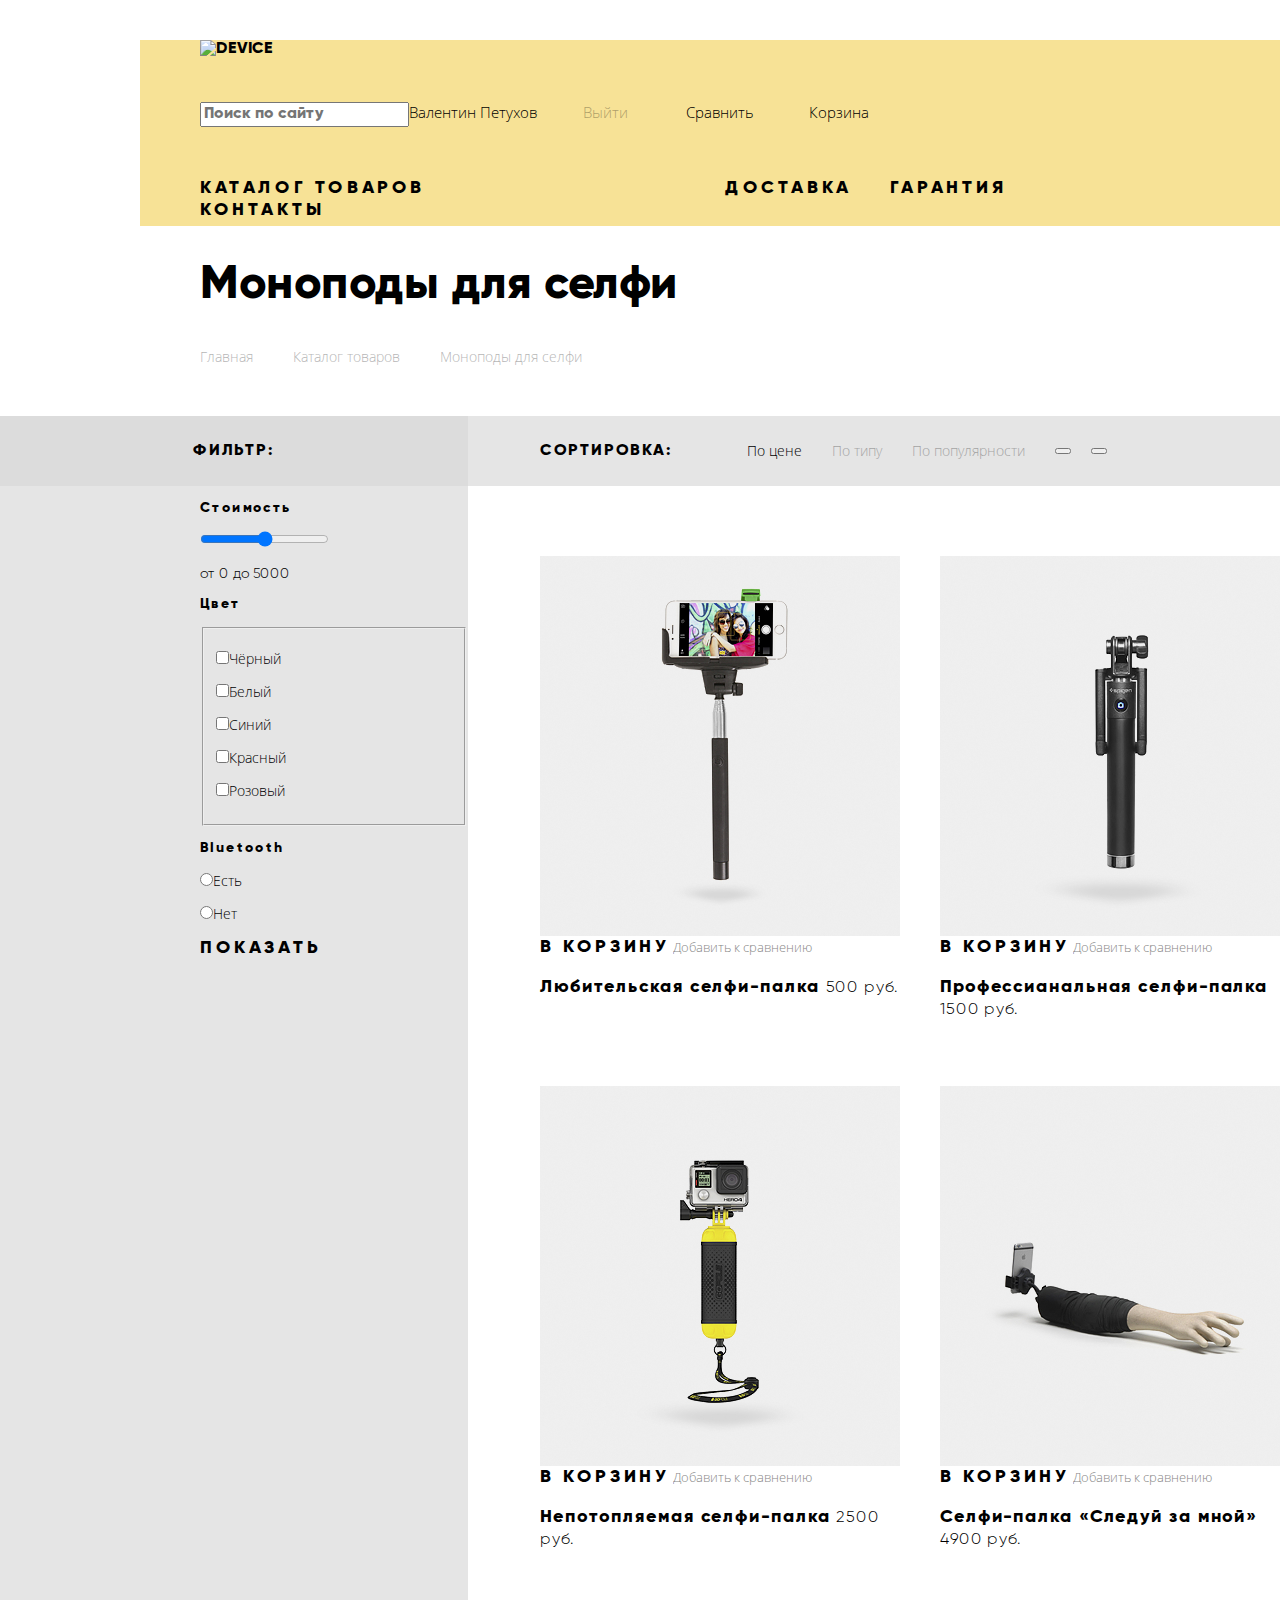
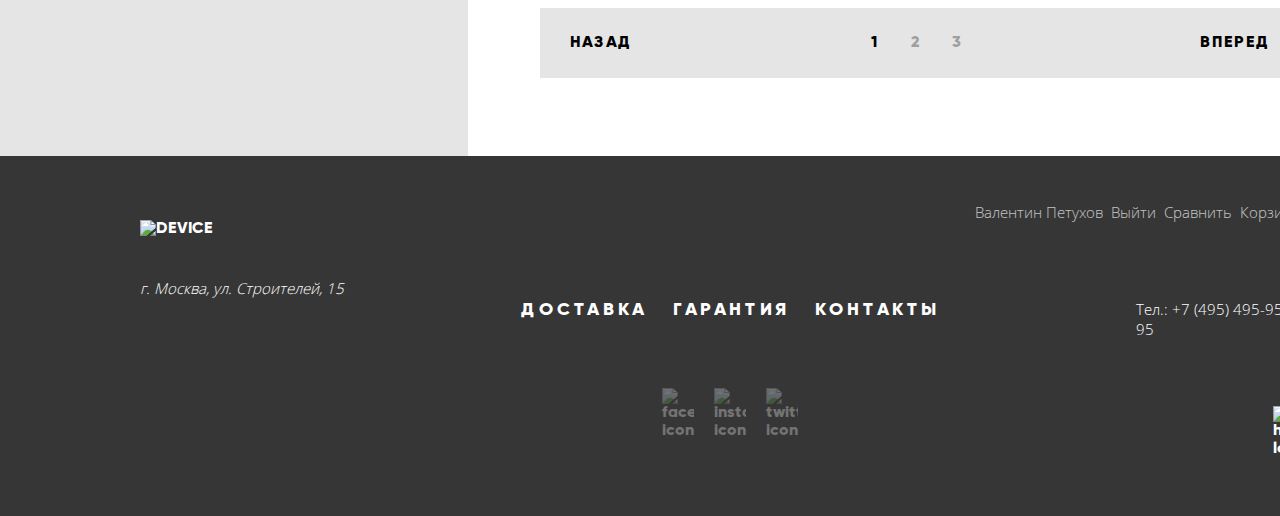
==== catalog.html @ 4f47b7f5 "Сетка на флексах для внутренней странице" ====
<!DOCTYPE html>
<html lang="ru" class="page">

<head>
  <meta charset="utf-8" />
  <title>HTML Academy: Девайс - Каталог товаров</title>
  <link href="css/normilize.css" rel="stylesheet" />
  <link href="css/style.css" rel="stylesheet" />
</head>

<body class="page-body">
  <header class="header">
    <div class="container">
      <a class="main-logo" href="index.html">
        <img src="img/logo-header.svg" width="163" height="35" alt="DEVICE" />
      </a>
      <div class="header-top">
        <form>
          <input type="search" placeholder="Поиск по сайту" name="search" />
        </form>
        <div class="list-wrapper">
          <ul class="user-navigation">
            <li class="user-nav-item-catalog">
              <a href="https://htmlacademy.ru/profile/id1004201" class="login-link user-links">Валентин Петухов</a>
            </li>
            <li class="user-nav-item-catalog">
              <a href="#" class="exit-link user-links">Выйти</a>
            </li>
            <li class="user-nav-item-catalog">
              <a href="#" class="compare-link user-links">Сравнить</a>
            </li>
            <li class="user-nav-item-catalog">
              <a href="#" class="basket-link user-links">Корзина</a>
            </li>
          </ul>
        </div>
      </div>
      <nav class="main-navigation">
        <ul class="site-navigation">
          <li class="site-nav-item">
            <a href="catalog.html" class="nav-link">Каталог товаров</a>
            <div class="category-menu visually-hidden">
              <ul class="category-menu-list">
                <li class="category-menu-item">
                  <a href="catalog.html" class="category-menu-links">Виртуальная реальность</a>
                </li>
                <li class="category-menu-item">
                  <a href="catalog.html" class="category-menu-links">Моноподы для селфи</a>
                </li>
                <li class="category-menu-item">
                  <a href="catalog.html" class="category-menu-links">Экшн-камеры</a>
                </li>
                <li class="category-menu-item">
                  <a href="catalog.html" class="category-menu-links">Фитнес-браслеты</a>
                </li>
                <li class="category-menu-item">
                  <a href="catalog.html" class="category-menu-links">Умные часы</a>
                </li>
                <li class="category-menu-item">
                  <a href="catalog.html" class="category-menu-links">Квадрокоптер</a>
                </li>
              </ul>
            </div>
          </li>
          <li class="site-nav-item">
            <a href="#" class="nav-link">Доставка</a>
          </li>
          <li class="site-nav-item">
            <a href="#" class="nav-link">Гарантия</a>
          </li>
          <li class="site-nav-item">
            <a href="#" class="nav-link">Контакты</a>
          </li>
        </ul>
      </nav>
    </div>
  </header>

  <main class="main">
    <div class="container">
      <div class="wrapper">
        <h1 class="title">Моноподы для селфи</h1>
        <ul class="breadcrumbs-list">
          <li class="breadcrumbs-item">
            <a href="#" class="breadcrumbs-link">Главная</a>
          </li>
          <li class="breadcrumbs-item">
            <a href="#" class="breadcrumbs-link">Каталог товаров</a>
          </li>
          <li class="breadcrumbs-item">
            <a href="#" class="breadcrumbs-link">Моноподы для селфи</a>
          </li>
        </ul>
      </div>
    </div>

    <div class="catalog-wrap">
      <div class="catalog-wrap__row1">
        <div class="catalog-wrap__row1__col1">
          <h2 class="filter-header">Фильтр:</h2>
        </div>
        <div class="catalog-wrap__row1__col2">
          <div class="sort-wrapper">
            <h2 class="sorting">Сортировка:</h2>
            <ul class="sorting-list">
              <li class="sorting-item current">
                <a href="#" class="sorting-link">По цене</a>
              </li>
              <li class="sorting-item">
                <a href="#" class="sorting-link">По типу</a>
              </li>
              <li class="sorting-item">
                <a href="#" class="sorting-link">По популярности</a>
              </li>
            </ul>
            <div class="sort-buttons">
              <button class="button-up"></button>
              <button class="button-down"></button>
            </div>
          </div>
        </div>
      </div>
      <div class="catalog-wrap__row2">
        <div class="catalog-wrap__row2__col1">
          <section class="filter">
            <h3 class="filter-title">Стоимость</h3>
            <input type="range" min="0" max="5000" />
            <p class="toddler">от 0 до 5000</p>
            <h3 class="filter-title">Цвет</h3>
            <fieldset>
              <p class="filter-item">
                <input type="checkbox" value="Чёрный" />Чёрный
              </p>
              <p class="filter-item">
                <input type="checkbox" value="Белый" />Белый
              </p>
              <p class="filter-item">
                <input type="checkbox" value="Синий" />Синий
              </p>
              <p class="filter-item">
                <input type="checkbox" value="Красный" />Красный
              </p>
              <p class="filter-item">
                <input type="checkbox" value="Розовый" />Розовый
              </p>
            </fieldset>
            <h3 class="filter-title">Bluetooth</h3>
            <p class="filter-item"><input type="radio" name="filter-page" />Есть</p>
            <p class="filter-item"><input type="radio" name="filter-page" />Нет</p>
            <a href="#" class="button">Показать</a>
          </section>
        </div>
        <div class="catalog-wrap__row2__col2">
          <section class="products">

            <div class="card-wrapper">
              <h2 class="visually-hidden">Список моноподов для селфи</h2>
              <article class="product-item-container">
                <h3 class="visually-hidden">Любительская селфи-палка</h3>
                <a href="#" class="product-link">
                  <img src="img/item-1-1.jpg" width="360" height="380" alt="Любительская селфи-палка" />
                </a>
                <a href="#" class="button">В корзину</a>
                <a href="#" class="compare-button">Добавить к сравнению</a>
                <p class="product-title">
                  Любительская селфи-палка <span class="price">500 руб.</span>
                </p>
              </article>
              <article class="product-item-container">
                <h3 class="visually-hidden">Профессианальная селфи-палка</h3>
                <a href="#" class="product-link">
                  <img src="img/item-2-1.jpg" width="360" height="380" alt="Профессианальная селфи-палка" />
                </a>
                <a href="#" class="button">В корзину</a>
                <a href="#" class="compare-button">Добавить к сравнению</a>
                <p class="product-title">
                  Профессианальная селфи-палка <span class="price">1500 руб.</span>
                </p>
              </article>
              <article class="product-item-container">
                <h3 class="visually-hidden">Непотопляемая селфи-палка</h3>
                <a href="#" class="product-link">
                  <img src="img/item-3-1.jpg" width="360" height="380" alt="Непотопляемая селфи-палка" />
                </a>
                <a href="#" class="button">В корзину</a>
                <a href="#" class="compare-button">Добавить к сравнению</a>
                <p class="product-title">
                  Непотопляемая селфи-палка <span class="price">2500 руб.</span>
                </p>
              </article>
              <article class="product-item-container">
                <h3 class="visually-hidden">Селфи палка «Следуй за мной»</h3>
                <a href="#" class="product-link">
                  <img src="img/item-4-1.jpg" width="360" height="380" alt="Селфи-палка «Следуй за мной»" />
                </a>
                <a href="#" class="button">В корзину</a>
                <a href="#" class="compare-button">Добавить к сравнению</a>
                <p class="product-title">
                  Селфи-палка «Следуй за мной» <span class="price">4900 руб.</span>
                </p>
              </article>
            </div>
            <div class="pagination">
              <ul class="pagination-list">
                <li class="pagination-item pagination-button">
                  <a href="#" class="pagination-button-link">Назад</a>
                </li>
                <li class="pagination-item">
                  <ul class="pages-list">
                    <li class="page">
                      <a href="#" class="pagination-link current-link">1</a>
                    </li>
                    <li class="page">
                      <a href="#" class="pagination-link">2</a>
                    </li>
                    <li class="page">
                      <a href="#" class="pagination-link">3</a>
                    </li>
                  </ul>
                </li>
                <li class="pagination-item pagination-button">
                  <a href="#" class="pagination-button-link">Вперед</a>
                </li>
              </ul>
            </div>
          </section>
        </div>
      </div>
    </div>
  </main>

  <footer class="page-footer">
    <div class="container">
      <div class="footer-column-first">
        <a class="main-logo-footer" href="index.html">
          <img src="img/logo-footer.svg" width="163" height="35" alt="DEVICE" />
        </a>
        <address class="address">г. Москва, ул. Строителей, 15</address>
      </div>
      <div class="footer-column-second">
        <ul class="footer-features-list">
          <li class="footer-features-item">
            <a href="#" class="footer-link nav-link">Доставка</a>
          </li>
          <li class="footer-features-item">
            <a href="#" class="footer-link nav-link">Гарантия</a>
          </li>
          <li class="footer-features-item">
            <a href="#" class="footer-link nav-link">Контакты</a>
          </li>
        </ul>
        <ul class="social-icons-list">
          <li class="social-icons-item">
            <a href="#">
              <img src="img/icon_facebook.svg" width="32" height="32" alt="facebook icon" />
            </a>
          </li>
          <li class="social-icons-item">
            <a href="#"><img src="img/icon_instagram.svg" width="32" height="32" alt="instagram icon" /></a>
          </li>
          <li class="social-icons-item">
            <a href="#">
              <img src="img/icon_twitter.svg" width="32" height="32" alt="twitter icon" /></a>
          </li>
        </ul>
      </div>
      <div class="footer-column-third">
        <ul class="footer-user-nav">
          <li class="footer-user-nav-item">
            <a href="https://htmlacademy.ru/profile/id1004201" class="login-link footer-user-links">Валентин
              Петухов</a>
          </li>
          <li class="footer-user-nav-item">
            <a href="#" class="login-link footer-user-links">Выйти</a>
          </li>
          <li class="footer-user-nav-item">
            <a href="#" class="compare-link footer-user-links">Сравнить</a>
          </li>
          <li class="footer-user-nav-item">
            <a href="#" class="basket-link footer-user-links">Корзина</a>
          </li>
        </ul>
        <a href="tel:+74954959595" class="number">Тел.: +7 (495) 495-95-95</a>
        <a class="htmlacademy-logo" href="https://htmlacademy.ru/intensive/htmlcss">
          <img src="img/logo-html.svg" width="27" height="34" alt="htmlacademy logo" />
        </a>
      </div>
    </div>
  </footer>
</body>

</html>
---- css/normilize.css ----
/*! normalize.css v8.0.1 | MIT License | github.com/necolas/normalize.css */

/* Document
   ========================================================================== */

/**
 * 1. Correct the line height in all browsers.
 * 2. Prevent adjustments of font size after orientation changes in iOS.
 */

html {
  line-height: 1.15;
  /* 1 */
  -webkit-text-size-adjust: 100%;
  /* 2 */
}

/* Sections
     ========================================================================== */

/**
   * Remove the margin in all browsers.
   */

body {
  margin: 0;
}

/**
   * Render the `main` element consistently in IE.
   */

main {
  display: block;
}

/**
   * Correct the font size and margin on `h1` elements within `section` and
   * `article` contexts in Chrome, Firefox, and Safari.
   */

h1 {
  font-size: 2em;
  margin: 0.67em 0;
}

/* Grouping content
     ========================================================================== */

/**
   * 1. Add the correct box sizing in Firefox.
   * 2. Show the overflow in Edge and IE.
   */

hr {
  box-sizing: content-box;
  /* 1 */
  height: 0;
  /* 1 */
  overflow: visible;
  /* 2 */
}

/**
   * 1. Correct the inheritance and scaling of font size in all browsers.
   * 2. Correct the odd `em` font sizing in all browsers.
   */

pre {
  font-family: monospace, monospace;
  /* 1 */
  font-size: 1em;
  /* 2 */
}

/* Text-level semantics
     ========================================================================== */

/**
   * Remove the gray background on active links in IE 10.
   */

a {
  background-color: transparent;
}

/**
   * 1. Remove the bottom border in Chrome 57-
   * 2. Add the correct text decoration in Chrome, Edge, IE, Opera, and Safari.
   */

abbr[title] {
  border-bottom: none;
  /* 1 */
  text-decoration: underline;
  /* 2 */
  text-decoration: underline dotted;
  /* 2 */
}

/**
   * Add the correct font weight in Chrome, Edge, and Safari.
   */

b,
strong {
  font-weight: bolder;
}

/**
   * 1. Correct the inheritance and scaling of font size in all browsers.
   * 2. Correct the odd `em` font sizing in all browsers.
   */

code,
kbd,
samp {
  font-family: monospace, monospace;
  /* 1 */
  font-size: 1em;
  /* 2 */
}

/**
   * Add the correct font size in all browsers.
   */

small {
  font-size: 80%;
}

/**
   * Prevent `sub` and `sup` elements from affecting the line height in
   * all browsers.
   */

sub,
sup {
  font-size: 75%;
  line-height: 0;
  position: relative;
  vertical-align: baseline;
}

sub {
  bottom: -0.25em;
}

sup {
  top: -0.5em;
}

/* Embedded content
     ========================================================================== */

/**
   * Remove the border on images inside links in IE 10.
   */

img {
  border-style: none;
}

/* Forms
     ========================================================================== */

/**
   * 1. Change the font styles in all browsers.
   * 2. Remove the margin in Firefox and Safari.
   */

button,
input,
optgroup,
select,
textarea {
  font-family: inherit;
  /* 1 */
  font-size: 100%;
  /* 1 */
  line-height: 1.15;
  /* 1 */
  margin: 0;
  /* 2 */
}

/**
   * Show the overflow in IE.
   * 1. Show the overflow in Edge.
   */

button,
input {
  /* 1 */
  overflow: visible;
}

/**
   * Remove the inheritance of text transform in Edge, Firefox, and IE.
   * 1. Remove the inheritance of text transform in Firefox.
   */

button,
select {
  /* 1 */
  text-transform: none;
}

/**
   * Correct the inability to style clickable types in iOS and Safari.
   */

button,
[type="button"],
[type="reset"],
[type="submit"] {
  -webkit-appearance: button;
}

/**
   * Remove the inner border and padding in Firefox.
   */

button::-moz-focus-inner,
[type="button"]::-moz-focus-inner,
[type="reset"]::-moz-focus-inner,
[type="submit"]::-moz-focus-inner {
  border-style: none;
  padding: 0;
}

/**
   * Restore the focus styles unset by the previous rule.
   */

button:-moz-focusring,
[type="button"]:-moz-focusring,
[type="reset"]:-moz-focusring,
[type="submit"]:-moz-focusring {
  outline: 1px dotted ButtonText;
}

/**
   * Correct the padding in Firefox.
   */

fieldset {
  padding: 0.35em 0.75em 0.625em;
}

/**
   * 1. Correct the text wrapping in Edge and IE.
   * 2. Correct the color inheritance from `fieldset` elements in IE.
   * 3. Remove the padding so developers are not caught out when they zero out
   *    `fieldset` elements in all browsers.
   */

legend {
  box-sizing: border-box;
  /* 1 */
  color: inherit;
  /* 2 */
  display: table;
  /* 1 */
  max-width: 100%;
  /* 1 */
  padding: 0;
  /* 3 */
  white-space: normal;
  /* 1 */
}

/**
   * Add the correct vertical alignment in Chrome, Firefox, and Opera.
   */

progress {
  vertical-align: baseline;
}

/**
   * Remove the default vertical scrollbar in IE 10+.
   */

textarea {
  overflow: auto;
}

/**
   * 1. Add the correct box sizing in IE 10.
   * 2. Remove the padding in IE 10.
   */

[type="checkbox"],
[type="radio"] {
  box-sizing: border-box;
  /* 1 */
  padding: 0;
  /* 2 */
}

/**
   * Correct the cursor style of increment and decrement buttons in Chrome.
   */

[type="number"]::-webkit-inner-spin-button,
[type="number"]::-webkit-outer-spin-button {
  height: auto;
}

/**
   * 1. Correct the odd appearance in Chrome and Safari.
   * 2. Correct the outline style in Safari.
   */

[type="search"] {
  -webkit-appearance: textfield;
  /* 1 */
  outline-offset: -2px;
  /* 2 */
}

/**
   * Remove the inner padding in Chrome and Safari on macOS.
   */

[type="search"]::-webkit-search-decoration {
  -webkit-appearance: none;
}

/**
   * 1. Correct the inability to style clickable types in iOS and Safari.
   * 2. Change font properties to `inherit` in Safari.
   */

::-webkit-file-upload-button {
  -webkit-appearance: button;
  /* 1 */
  font: inherit;
  /* 2 */
}

/* Interactive
     ========================================================================== */

/*
   * Add the correct display in Edge, IE 10+, and Firefox.
   */

details {
  display: block;
}

/*
   * Add the correct display in all browsers.
   */

summary {
  display: list-item;
}

/* Misc
     ========================================================================== */

/**
   * Add the correct display in IE 10+.
   */

template {
  display: none;
}

/**
   * Add the correct display in IE 10.
   */

[hidden] {
  display: none;
}
---- css/style.css ----
/* Fonts */

@font-face {
  font-family: "Open Sans normal";
  font-style: normal;
  font-weight: 300;
  src: url("../fonts/open-sans-v18-latin_cyrillic-300.woff2");
  src: local("Open Sans Light"), local("OpenSans-Light"),
    url("../fonts/open-sans-v18-latin_cyrillic-300.woff2") format("woff2"),
    url("../fonts/open-sans-v18-latin_cyrillic-300.woff") format("woff");
}

@font-face {
  font-family: "Gilroy bold";
  src: url("../fonts/Gilroy-Extrabold.woff2");
  src: local("Gilroy Extrabold"), local("Gilroy-Extrabold"),
    url("../fonts/Gilroy-Extrabold.woff2") format("woff2"),
    url("../fonts/Gilroy-Extrabold.woff") format("woff");
  font-weight: 800;
  font-style: normal;
}

@font-face {
  font-family: "Gilroy normal";
  src: ("../fonts/Gilroy-Light.woff2");
  src: local("Gilroy Light"), local("Gilroy-Light"),
    url("../fonts/Gilroy-Light.woff2") format("woff2"),
    url("../fonts/Gilroy-Light.woff") format("woff");
  font-weight: 300;
  font-style: normal;
}

:root {
  --basic-black: #000000;
  --basic-dark: #363636;
  --basic-grey: #464646;
  --basic-hafl-grey: #7e7e7e;
  --basic-grey-light: #e5e5e5;
  --basic-white: #ffffff;
  --special-yellow-dark: #f0c52e;
  --special-yellow: #f7e296;
  --special-green: #91c92f;
  --status-pink: #f6dada;
}

body {
  margin: 0;
  padding: 0;
  min-width: 1440px;
  font-family: "Gilroy bold", Arial, sans-serif;
  color: var(--basic-black);
  box-sizing: border-box;
}

.page a {
  text-decoration: none;
  color: var(--basic-black);
}


.main ul {
  margin: 0;
  padding: 0;
  list-style: none;
}

.header ul,
.page-footer ul {
  list-style: none;
}

.page-footer a {
  color: var(--basic-white);
}

img {
  max-width: 100%;
  height: auto;
}

.category-menu {
  position: relative;
  z-index: 1;
  width: 1040px;
  display: none;
}

.category-menu-item {
  text-transform: none;
}

.category-menu-item {
  font-family: "Open Sans normal", Arial, sans-serif;
  font-size: 15px;
  line-height: 20px;
}

.visually-hidden:not(:focus):not(:active),
input[type="checkbox"].visually-hidden,
input[type="radio"].visually-hidden {
  position: absolute;

  width: 1px;
  height: 1px;
  margin: -1px;
  padding: 0;
  overflow: hidden;

  white-space: nowrap;

  border: 0;

  clip: rect(0 0 0 0);
  clip-path: inset(100%);
}

.product-description {
  font-family: "Open Sans normal", Arial, sans-serif;
  font-size: 15px;
  line-height: 20px;
}

.button {
  font-size: 18px;
  line-height: 22px;
  text-transform: uppercase;
  letter-spacing: 0.2em;
}

.table-cell {
  font-family: "Gilroy normal", Arial, sans-serif;
  font-size: 36px;
  line-height: 42px;
}

.table-header {
  font-family: "Gilroy normal", Arial, sans-serif;
  font-size: 13px;
  line-height: 15px;
}

.categories-item {
  font-size: 18px;
  line-height: 22px;
}

.features {
  background-color: var(--basic-grey-light);
  width: 100%;
  margin: 0 auto;
}

.feature-description {
  font-family: "Open Sans normal", Arial, sans-serif;
  font-size: 15px;
  line-height: 28px;
}

.about-us-description {
  font-family: "Open Sans normal", Arial, sans-serif;
  font-size: 15px;
  line-height: 28px;
}

.about-us-item {
  font-size: 16px;
  line-height: 28px;
}

.contacts-description {
  font-family: "Open Sans normal", Arial, sans-serif;
  font-size: 15px;
  line-height: 28px;
}

.page-footer {
  background-color: var(--basic-dark);
  /* min-height: 324px; */
}

.footer-features-list {
  text-transform: uppercase;
  font-size: 18px;
  line-height: 22px;
  letter-spacing: 0.2em;
}

.footer-link {
  color: var(--basic-white);
}

.footer-user-nav-item {
  font-family: "Open Sans normal", Arial, sans-serif;
  font-size: 15px;
  line-height: 20px;
}

.footer-user-links {
  color: var(--basic-white);
  opacity: 70%;
}

.footer-user-links:hover {
  opacity: 100%;
}

.footer-features-item:hover,
.htmlacademy-logo:hover,
.category-menu-item:hover,
.nav-link:hover,
.user-links:hover {
  opacity: 60%;
}

.footer-user-links:active,
.nav-link:active,
.htmlacademy-logo img:active,
.categories-list .button:active,
.category-menu-links:active,
.user-links:active,
.categories-item-link:active p {
  opacity: 30%;
}

.category {
  background-color: var(--special-yellow);
  width: 160px;
  min-height: 160px;
}

.category:hover {
  background-color: var(--special-yellow-dark);
}

.category:active {
  background-color: var(--special-yellow-dark);
}

address,
.number {
  font-family: "Open Sans normal", Arial, sans-serif;
  font-size: 15px;
  line-height: 20px;
  color: var(--basic-white);
}

.breadcrumbs-item {
  font-family: "Open sans normal", Arial, sans-serif;
  font-size: 14px;
  line-height: 19px;
  opacity: 30%;
  margin-right: 40px;
}

.filter-header,
.sorting {
  font-size: 16px;
  line-height: 20px;
  text-transform: uppercase;
  letter-spacing: 0.1em;
}

.filter-title {
  font-size: 14px;
  line-height: 17px;
  letter-spacing: 0.1em;
}

.sorting-item {
  font-family: "Open sans normal", Arial, sans-serif;
  font-size: 14px;
  line-height: 19px;
  opacity: 30%;
  margin: auto 0;
  margin-right: 30px;
}

.current {
  opacity: 100%;
}

.toddler {
  font-family: "Gilroy normal", Arial, sans-serif;
  font-size: 14px;
  line-height: 16px;
}

.filter-item {
  font-family: "Open sans normal", Arial, sans-serif;
  font-size: 14px;
  line-height: 19px;
}

.price {
  font-family: "Gilroy normal", Arial, sans-serif;
  font-size: 16px;
  line-height: 18px;
}

.product-item {
  font-size: 18px;
  line-height: 22px;
}

.compare-button {
  font-family: "Open sans normal", Arial, sans-serif;
  font-size: 13px;
  line-height: 18px;
  opacity: 50%;
}

.product-item-container {
  width: 360px;
}

.product-link {
  background-color: var(--basic-grey-light);
  display: block;
  width: 360px;
  height: 380px;
}

.product-title {
  font-size: 18px;
  line-height: 22px;
  letter-spacing: 0.05em;
}

.pages-list {
  display: flex;
  justify-content: space-between;
  min-width: 90px;
  margin: 0 0 0 15px;
  padding: 0;
}

.pagination-item {
  font-size: 16px;
  line-height: 20px;
}

.pagination-item:nth-child(1),
.pagination-item:nth-child(3) {
  padding: 25px 30px;
  text-transform: uppercase;
  letter-spacing: 0.1em;
}

.pagination-item:nth-child(1):hover,
.pagination-item:nth-child(3):hover {
  background-color: #d9d9d9;
}

.pagination-item:nth-child(1):active,
.pagination-item:nth-child(3):active {
  opacity: 30%;
}

.breadcrumbs-link:hover {
  opacity: 60%;
}

.breadcrumbs-link:active {
  opacity: 10%;
}

.sorting-item:hover {
  opacity: 60%;
}

.sorting-item:active {
  opacity: 100%;
}

.compare-button:hover {
  opacity: 100%;
}

.compare-button:active {
  opacity: 20%;
}

.pagination-link {
  opacity: 30%;
}

.pagination-link:hover {
  opacity: 60%;
}

.current-link,
.pagination-link:active {
  opacity: 100%;
}

.social-icons-item {
  opacity: 30%;
}

.social-icons-item:hover,
.main-logo:hover,
.main-logo-footer:hover {
  opacity: 60%;
}

.main-logo {
  margin-left: 60px;
}

.social-icons-item:active {
  opacity: 10%;
}

.main-logo:active,
.main-logo-footer:active {
  opacity: 30%;
}

.title {
  font-size: 47px;
  line-height: 58px;
}

.slide-number-item {
  font-size: 179px;
  line-height: 219px;
  text-transform: uppercase;
  color: var(--basic-white);
  display: none;
}

.page {
  height: 100%;
}

.page-body {
  min-height: 100%;
  display: grid;
  grid-template-rows: min-content 1fr min-content;
  align-content: start;
}

.header {
  width: 1160px;
  min-height: 186px;
  margin: 0 auto;
  margin-top: 40px;
  background-color: var(--special-yellow);
}

.main-header {
  min-height: 300px;
}

.popular-products {
  margin: 0 auto;
  width: 1160px;
}

.slider-item {
  display: grid;
  grid-template-columns: 1fr 1fr;
}

.popular-products {
  margin-bottom: 96px;
}

.categories {
  margin: 0 auto;
  width: 1160px;
  margin-bottom: 84px;
}

.categories-list {
  display: grid;
  grid-template-columns: 1fr 1fr 1fr 1fr 1fr 1fr;
  gap: 40px;
}

.feature-wrapper {
  display: grid;
  width: 1160px;
  margin: 0 auto;
  grid-template-columns: 300px 500px 1fr;
  gap: 100px;
  margin-bottom: 90px;
}

.popular-brands {
  margin: 0 auto;
  width: 1160px;
}

.brand-list {
  display: grid;
  grid-template-columns: 1fr 1fr 1fr 1fr;
  width: 1160px;
  gap: 40px;
  margin-bottom: 90px;
}

.info-wrapper {
  display: grid;
  margin: 0 auto;
  width: 1160px;
  grid-template-columns: 1fr 1fr;
  margin-bottom: 77px;
}

.wrapper {
  width: 500px;
  margin-left: 60px;
  margin-bottom: 50px;
}

.container {
  width: 1160px;
  margin: 0 auto;
}

.filter-header {
  margin: auto;
}

.sorting {
  padding: 0;
  margin: auto 0;
  margin-left: 72px;
  margin-right: 74px;
}

.card-wrapper {
  grid-column-gap: 40px;
  grid-row-gap: 48px;
  display: grid;
  grid-template-columns: 360px 360px;
  padding-top: 70px;
  padding-left: 72px;
  background-color: var(--basic-white);
}

.site-navigation {
  display: flex;
  flex-wrap: wrap;
  padding: 0;
  width: 1040px;
  margin: 0 auto;
  text-transform: uppercase;
  font-size: 18px;
  line-height: 22px;
  letter-spacing: 0.2em;
}

.user-nav-item:first-child {
  margin-right: 180px;
}

input[type="search"] {
  /* width: 144px;
  margin-right: 100px;
  padding-right: 296px; */
}

.header-top {
  display: flex;
  margin: 44px auto 50px;
  width: 1040px;
}

.user-navigation {
  margin: 0;
  padding: 0;
  font-family: "Open Sans normal", Arial, sans-serif;
  font-size: 15px;
  line-height: 20px;
  display: flex;
  flex-wrap: wrap;
  width: 500px;
  justify-content: flex-end;
}

.exit-link {
  opacity: 30%;
}

.user-nav-item:nth-child(2) {
  margin-right: 20px;
}

.site-nav-item:first-child {
  margin-right: 300px;
}

.site-nav-item:nth-child(2) {
  margin-right: 38px;
}

.site-nav-item:nth-child(3) {
  margin-right: 111px;
}

.page-footer .container {
  display: flex;
  padding: 46px 0 57px;
  box-sizing: border-box;
}

.footer-column-first {
  width: 400px;
}

.main-logo-footer {
  display: block;
  margin-top: 18px;
  margin-bottom: 40px;
}

.footer-column-second {
  margin: 0;
  padding: 0;
  width: 440px;
}

.footer-features-item {
  margin-right: auto;
}

.footer-features-item:nth-child(3n) {
  margin: 0;
}

.social-icons-list {
  padding: 0;
  display: flex;
  flex-wrap: wrap;
  width: 136px;
  margin: 0 auto;
}

.social-icons-item {
  width: 32px;
  flex: 32px 32px auto;
  margin-right: 20px;
}

.social-icons-item:nth-child(3n) {
  margin: 0;
}

.footer-features-list {
  padding: 0;
  display: flex;
  flex-wrap: wrap;
  margin: 97px auto 67px;
}

.footer-column-third {
  padding: 0;
  margin: 0;
  width: 360px;
}

.footer-user-nav {
  padding: 0;
  display: flex;
  justify-content: space-between;
  flex-wrap: wrap;
  margin-left: 35px;
  margin-top: 0;
  margin-bottom: 77px;
}

.number {
  display: block;
  margin-left: 196px;
  margin-bottom: 67px;
  width: 164px;
}

.htmlacademy-logo {
  display: block;
  width: 34px;
  margin-left: 333px;
}

.slider-item:nth-child(2),
.slider-item:nth-child(3) {
  display: none;
}


.pagination-list {
  display: flex;
  justify-content: space-between;
  align-items: center;
  width: 760px;
  min-height: 70px;
  box-sizing: border-box;
  background-color: var(--basic-grey-light);
}

.user-nav-item-catalog:first-child {
  margin-right: 20px;
  width: 154px;
  height: 20px;
}

.user-nav-item-catalog:nth-child(2) {
  width: 50px;
  height: 20px;
  margin-right: 53px;
}

.user-nav-item-catalog:nth-child(3) {
  width: 100px;
  height: 20px;
  margin-right: 23px;
}

.user-nav-item-catalog:nth-child(4) {
  width: 100px;
  height: 20px;
}

.sort-wrapper {
  background-color: var(--basic-grey-light);
  display: flex;
  height: 70px;
}

.pagination {
  width: 760px;
  margin: 40px 40px 78px 72px;
}

.breadcrumbs-list {
  display: flex;
}

.sorting-list {
  display: flex;
  flex-wrap: wrap;
}

.sort-buttons {
  display: flex;
  margin: auto 0;
}

.button-up {
  margin-right: 20px;
}

.catalog-wrap {
  display: flex;
  flex-direction: column;
  width: 1440px;
  min-height: 1284px;
  margin: 0 auto;
}

.catalog-wrap__row1 {
  display: flex;
  width: 1440px;
  height: 70px;
  background-image: linear-gradient(#dcdcdc 468px, var(--basic-grey-light) 972px);
  margin: 0 auto;
}


.catalog-wrap__row1__col1 {
  display: flex;
  width: 468px;
  background-color: #DCDCDC;
}


.catalog-wrap__row1__col2 {
  width: 972px;
  background-color: var(--basic-grey-light);
}

.catalog-wrap__row2 {
  display: flex;
  width: 1440px;
  min-height: 1214px;
}

.catalog-wrap__row2__col1 {
  background-color: var(--basic-grey-light);
  width: 468px;
  min-height: 1214px;
}

.filter {
  margin-left: 200px;
}
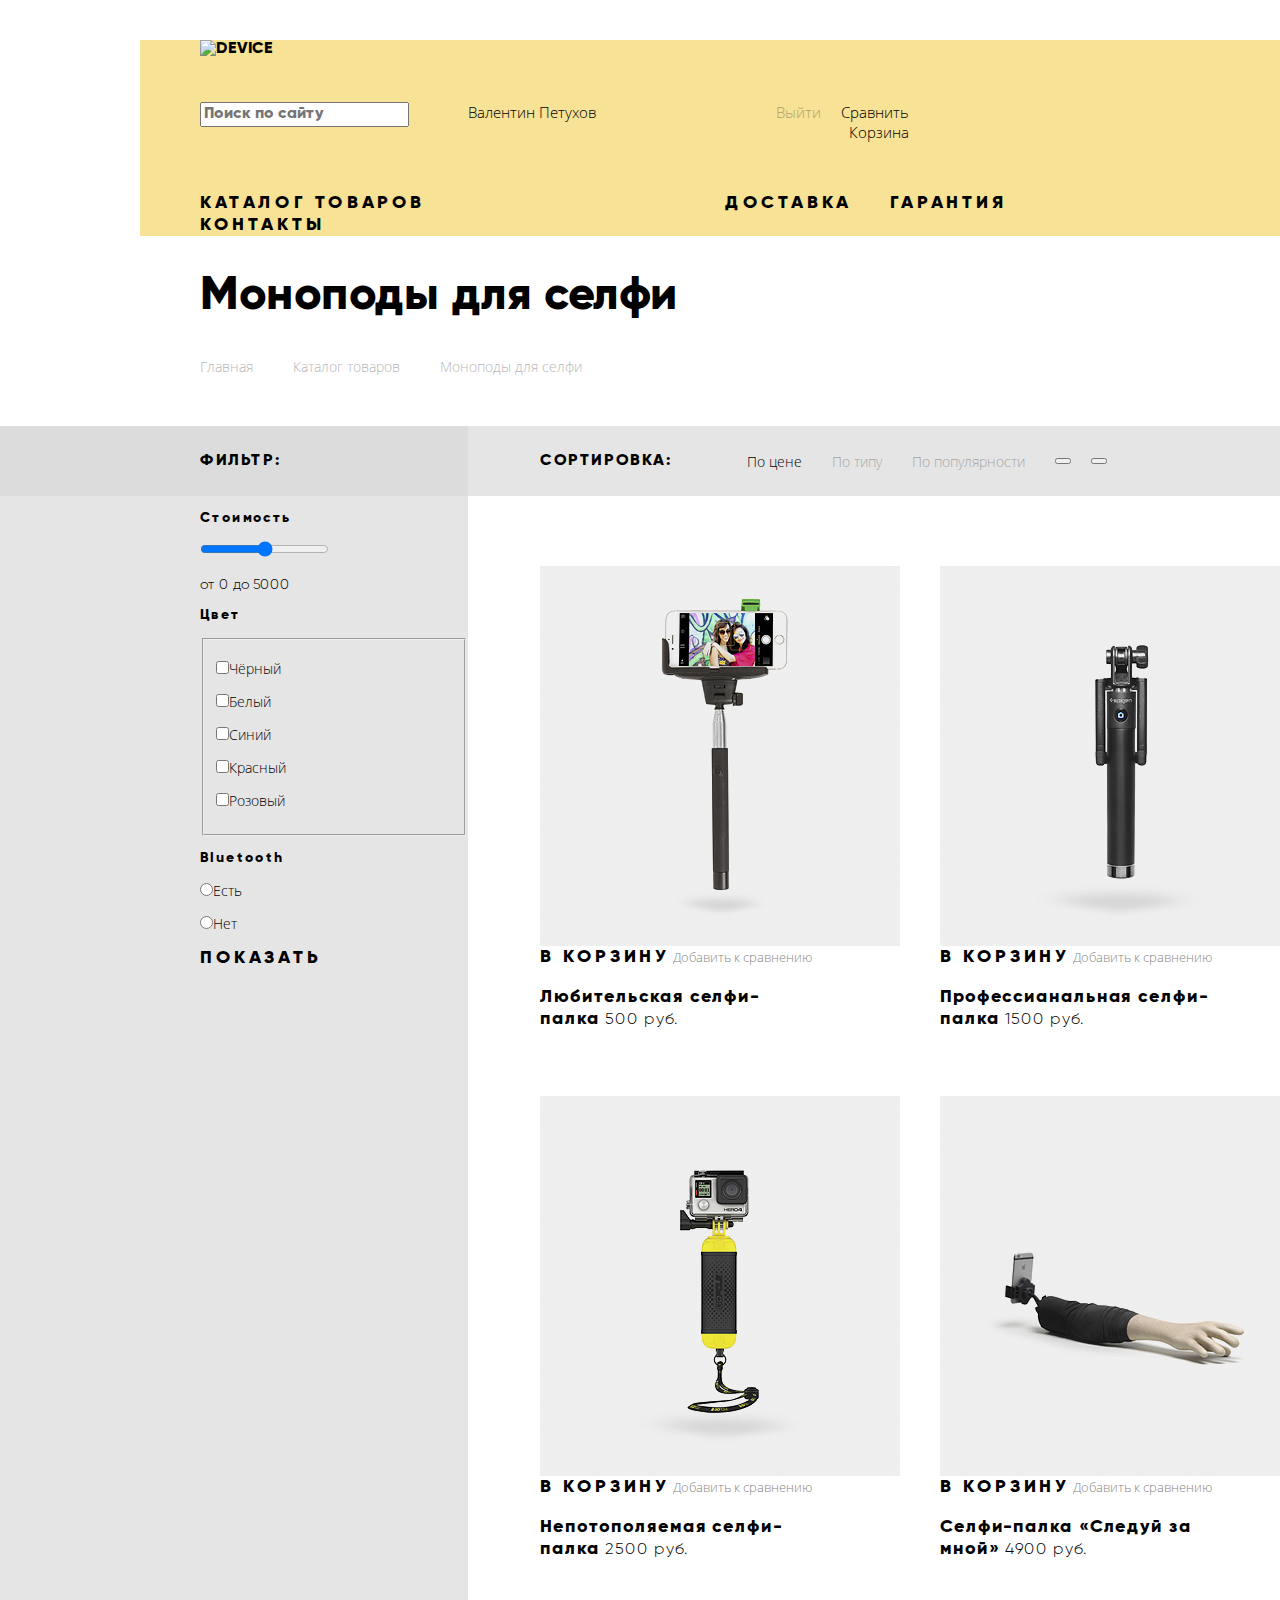
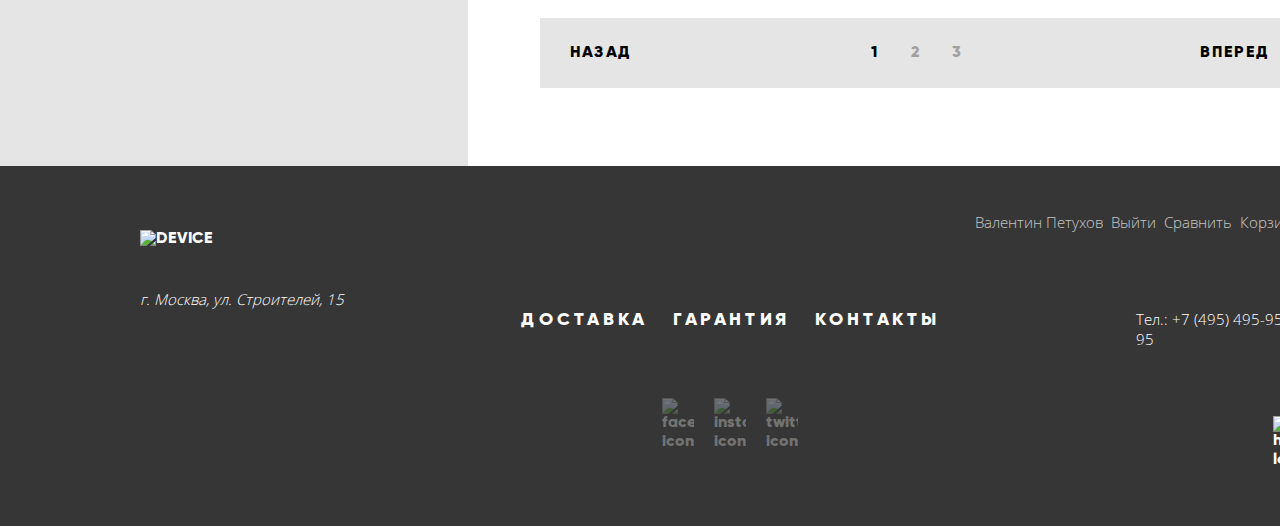
==== commit eeb8ccea: "сетка на флексах для внутренней страницы исправлено" ====
--- a/catalog.html
+++ b/catalog.html
@@ -18,28 +18,26 @@
         <form>
           <input type="search" placeholder="Поиск по сайту" name="search" />
         </form>
-        <div class="list-wrapper">
-          <ul class="user-navigation">
-            <li class="user-nav-item-catalog">
-              <a href="https://htmlacademy.ru/profile/id1004201" class="login-link user-links">Валентин Петухов</a>
-            </li>
-            <li class="user-nav-item-catalog">
-              <a href="#" class="exit-link user-links">Выйти</a>
-            </li>
-            <li class="user-nav-item-catalog">
-              <a href="#" class="compare-link user-links">Сравнить</a>
-            </li>
-            <li class="user-nav-item-catalog">
-              <a href="#" class="basket-link user-links">Корзина</a>
-            </li>
-          </ul>
-        </div>
+        <ul class="user-navigation">
+          <li class="user-nav-item">
+            <a href="https://htmlacademy.ru/profile/id1004201" class="login-link user-links">Валентин Петухов</a>
+          </li>
+          <li class="user-nav-item">
+            <a href="#" class="exit-link user-links">Выйти</a>
+          </li>
+          <li class="user-nav-item">
+            <a href="#" class="compare-link user-links">Сравнить</a>
+          </li>
+          <li class="user-nav-item">
+            <a href="#" class="basket-link user-links">Корзина</a>
+          </li>
+        </ul>
       </div>
       <nav class="main-navigation">
         <ul class="site-navigation">
           <li class="site-nav-item">
             <a href="catalog.html" class="nav-link">Каталог товаров</a>
-            <div class="category-menu visually-hidden">
+            <div class="category-menu">
               <ul class="category-menu-list">
                 <li class="category-menu-item">
                   <a href="catalog.html" class="category-menu-links">Виртуальная реальность</a>
@@ -75,31 +73,28 @@
       </nav>
     </div>
   </header>
-
   <main class="main">
     <div class="container">
-      <div class="wrapper">
-        <h1 class="title">Моноподы для селфи</h1>
-        <ul class="breadcrumbs-list">
-          <li class="breadcrumbs-item">
-            <a href="#" class="breadcrumbs-link">Главная</a>
-          </li>
-          <li class="breadcrumbs-item">
-            <a href="#" class="breadcrumbs-link">Каталог товаров</a>
-          </li>
-          <li class="breadcrumbs-item">
-            <a href="#" class="breadcrumbs-link">Моноподы для селфи</a>
-          </li>
-        </ul>
-      </div>
+      <h1 class="title">Моноподы для селфи</h1>
+      <ul class="breadcrumbs-list">
+        <li class="breadcrumbs-item">
+          <a href="#" class="breadcrumbs-link">Главная</a>
+        </li>
+        <li class="breadcrumbs-item">
+          <a href="#" class="breadcrumbs-link">Каталог товаров</a>
+        </li>
+        <li class="breadcrumbs-item">
+          <a href="#" class="breadcrumbs-link">Моноподы для селфи</a>
+        </li>
+      </ul>
     </div>
 
     <div class="catalog-wrap">
-      <div class="catalog-wrap__row1">
-        <div class="catalog-wrap__row1__col1">
+      <div class="catalog-wrap-header">
+        <div class="catalog-wrap-header-filter">
           <h2 class="filter-header">Фильтр:</h2>
         </div>
-        <div class="catalog-wrap__row1__col2">
+        <div class="catalog-wrap-header-sort">
           <div class="sort-wrapper">
             <h2 class="sorting">Сортировка:</h2>
             <ul class="sorting-list">
@@ -120,8 +115,8 @@
           </div>
         </div>
       </div>
-      <div class="catalog-wrap__row2">
-        <div class="catalog-wrap__row2__col1">
+      <div class="catalog-wrap-content">
+        <div class="catalog-wrap-filter">
           <section class="filter">
             <h3 class="filter-title">Стоимость</h3>
             <input type="range" min="0" max="5000" />
@@ -150,54 +145,45 @@
             <a href="#" class="button">Показать</a>
           </section>
         </div>
-        <div class="catalog-wrap__row2__col2">
+        <div class="catalog-wrap-product-card">
           <section class="products">
-
             <div class="card-wrapper">
               <h2 class="visually-hidden">Список моноподов для селфи</h2>
               <article class="product-item-container">
-                <h3 class="visually-hidden">Любительская селфи-палка</h3>
                 <a href="#" class="product-link">
                   <img src="img/item-1-1.jpg" width="360" height="380" alt="Любительская селфи-палка" />
                 </a>
                 <a href="#" class="button">В корзину</a>
                 <a href="#" class="compare-button">Добавить к сравнению</a>
-                <p class="product-title">
-                  Любительская селфи-палка <span class="price">500 руб.</span>
-                </p>
-              </article>
-              <article class="product-item-container">
-                <h3 class="visually-hidden">Профессианальная селфи-палка</h3>
+                <p class="product-card-title">Любительская селфи-палка <span class="price">500 руб.</span></p>
+
+              </article>
+              <article class="product-item-container">
                 <a href="#" class="product-link">
                   <img src="img/item-2-1.jpg" width="360" height="380" alt="Профессианальная селфи-палка" />
                 </a>
                 <a href="#" class="button">В корзину</a>
                 <a href="#" class="compare-button">Добавить к сравнению</a>
-                <p class="product-title">
-                  Профессианальная селфи-палка <span class="price">1500 руб.</span>
-                </p>
-              </article>
-              <article class="product-item-container">
-                <h3 class="visually-hidden">Непотопляемая селфи-палка</h3>
+                <p class="product-card-title">Профессианальная селфи-палка <span class="price">1500 руб.</span></p>
+
+              </article>
+              <article class="product-item-container">
                 <a href="#" class="product-link">
                   <img src="img/item-3-1.jpg" width="360" height="380" alt="Непотопляемая селфи-палка" />
                 </a>
                 <a href="#" class="button">В корзину</a>
                 <a href="#" class="compare-button">Добавить к сравнению</a>
-                <p class="product-title">
-                  Непотопляемая селфи-палка <span class="price">2500 руб.</span>
-                </p>
-              </article>
-              <article class="product-item-container">
-                <h3 class="visually-hidden">Селфи палка «Следуй за мной»</h3>
+                <p class="product-card-title">Непотополяемая селфи-палка <span class="price">2500 руб.</span></p>
+
+              </article>
+              <article class="product-item-container">
                 <a href="#" class="product-link">
                   <img src="img/item-4-1.jpg" width="360" height="380" alt="Селфи-палка «Следуй за мной»" />
                 </a>
                 <a href="#" class="button">В корзину</a>
                 <a href="#" class="compare-button">Добавить к сравнению</a>
-                <p class="product-title">
-                  Селфи-палка «Следуй за мной» <span class="price">4900 руб.</span>
-                </p>
+                <p class="product-card-title">Селфи-палка «Следуй за мной» <span class="price">4900 руб.</span></p>
+
               </article>
             </div>
             <div class="pagination">
--- a/css/style.css
+++ b/css/style.css
@@ -175,7 +175,6 @@
 
 .page-footer {
   background-color: var(--basic-dark);
-  /* min-height: 324px; */
 }
 
 .footer-features-list {
@@ -320,10 +319,12 @@
   height: 380px;
 }
 
-.product-title {
+.product-card-title {
   font-size: 18px;
   line-height: 22px;
+  width: 276px;
   letter-spacing: 0.05em;
+  /* display: inline-block; */
 }
 
 .pages-list {
@@ -508,9 +509,8 @@
   margin-bottom: 77px;
 }
 
-.wrapper {
-  width: 500px;
-  margin-left: 60px;
+.main .container:first-child {
+  padding-left: 120px;
   margin-bottom: 50px;
 }
 
@@ -520,7 +520,7 @@
 }
 
 .filter-header {
-  margin: auto;
+  width: 57.26%;
 }
 
 .sorting {
@@ -689,44 +689,19 @@
   display: none;
 }
 
-
 .pagination-list {
   display: flex;
   justify-content: space-between;
   align-items: center;
   width: 760px;
-  min-height: 70px;
   box-sizing: border-box;
   background-color: var(--basic-grey-light);
 }
 
-.user-nav-item-catalog:first-child {
-  margin-right: 20px;
-  width: 154px;
-  height: 20px;
-}
-
-.user-nav-item-catalog:nth-child(2) {
-  width: 50px;
-  height: 20px;
-  margin-right: 53px;
-}
-
-.user-nav-item-catalog:nth-child(3) {
-  width: 100px;
-  height: 20px;
-  margin-right: 23px;
-}
-
-.user-nav-item-catalog:nth-child(4) {
-  width: 100px;
-  height: 20px;
-}
-
 .sort-wrapper {
   background-color: var(--basic-grey-light);
   display: flex;
-  height: 70px;
+  padding: 25px 0;
 }
 
 .pagination {
@@ -755,44 +730,47 @@
 .catalog-wrap {
   display: flex;
   flex-direction: column;
-  width: 1440px;
-  min-height: 1284px;
-  margin: 0 auto;
-}
-
-.catalog-wrap__row1 {
-  display: flex;
-  width: 1440px;
-  height: 70px;
-  background-image: linear-gradient(#dcdcdc 468px, var(--basic-grey-light) 972px);
-  margin: 0 auto;
-}
-
-
-.catalog-wrap__row1__col1 {
-  display: flex;
-  width: 468px;
+  width: 100%;
+  margin: 0 auto;
+  box-sizing: border-box;
+}
+
+.catalog-wrap-header {
+  display: flex;
+  width: 100%;
+  background-image: linear-gradient(#dcdcdc 32.5%, var(--basic-grey-light) 67.5%);
+  margin: 0 auto;
+}
+
+
+.catalog-wrap-header-filter {
+  display: flex;
+  flex-direction: row-reverse;
+  align-items: center;
+  width: 32.5%;
   background-color: #DCDCDC;
 }
 
 
-.catalog-wrap__row1__col2 {
-  width: 972px;
+.catalog-wrap-header-sort {
+  width: 67.5%;
   background-color: var(--basic-grey-light);
 }
 
-.catalog-wrap__row2 {
-  display: flex;
-  width: 1440px;
-  min-height: 1214px;
-}
-
-.catalog-wrap__row2__col1 {
+.catalog-wrap-content {
+  display: flex;
+  width: 100%;
+
+}
+
+.catalog-wrap-filter {
+  display: flex;
+  flex-direction: row-reverse;
   background-color: var(--basic-grey-light);
-  width: 468px;
-  min-height: 1214px;
+  width: 32.5%;
+
 }
 
 .filter {
-  margin-left: 200px;
-}
+  width: 57.26%;
+}
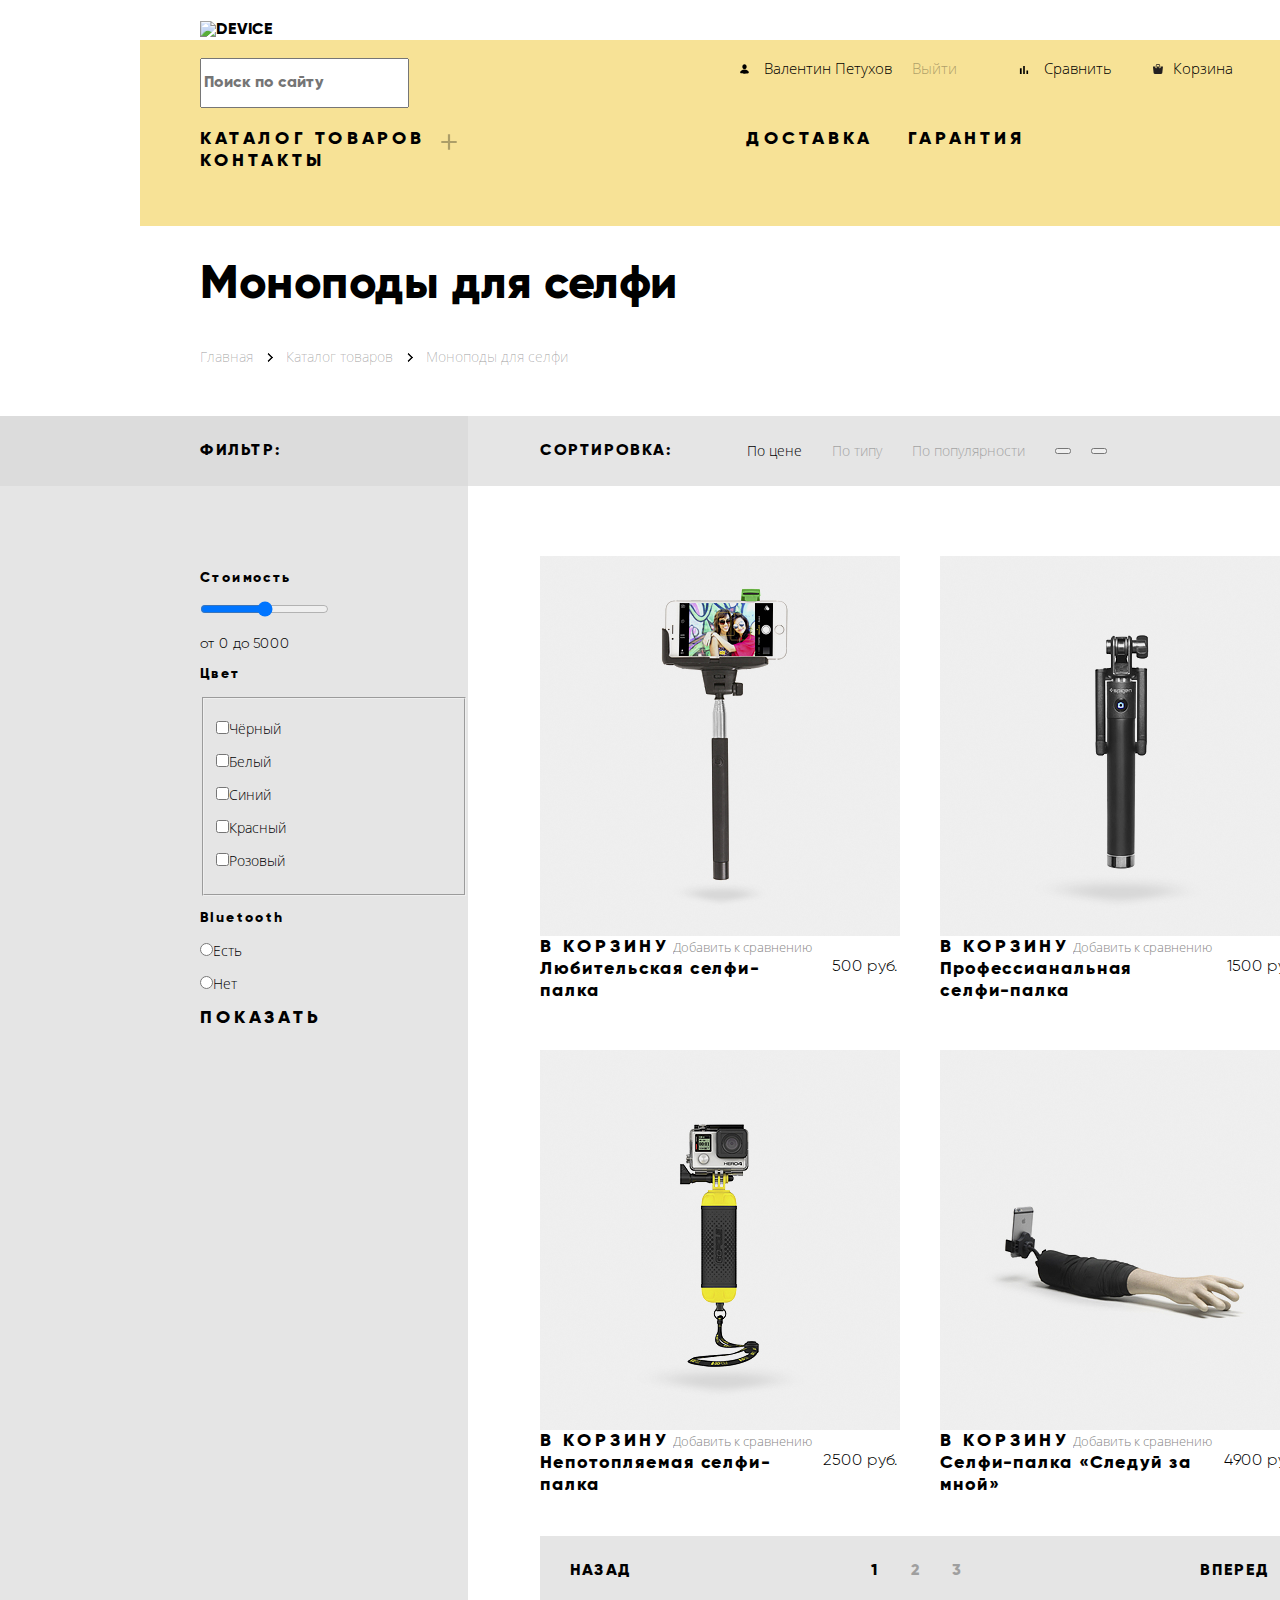
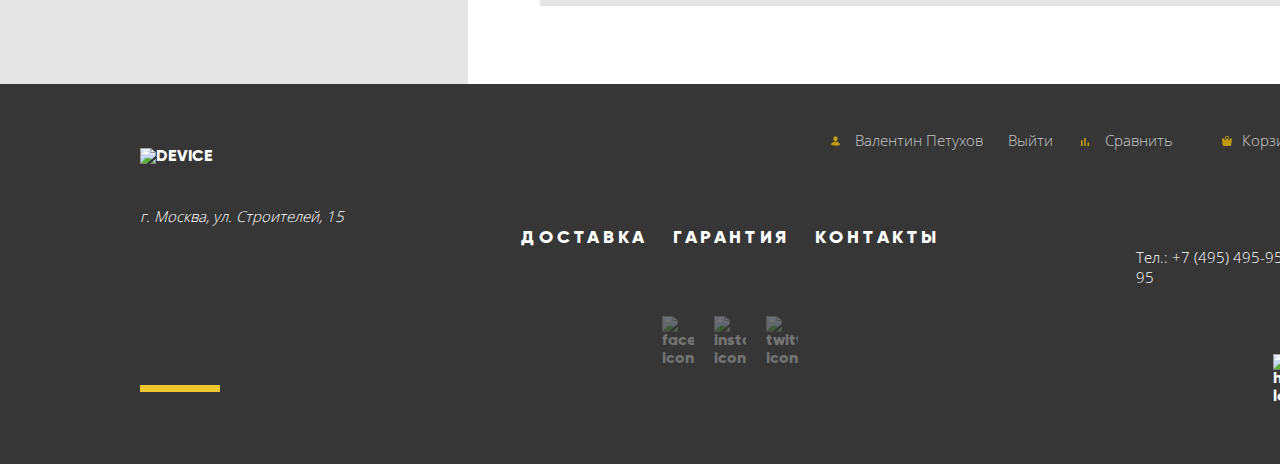
==== commit f88084c7: "Декоративные элементы для главной страницы" ====
--- a/catalog.html
+++ b/catalog.html
@@ -18,47 +18,45 @@
         <form>
           <input type="search" placeholder="Поиск по сайту" name="search" />
         </form>
-        <ul class="user-navigation">
+        <ul class="user-navigation user-nav-user">
           <li class="user-nav-item">
-            <a href="https://htmlacademy.ru/profile/id1004201" class="login-link user-links">Валентин Петухов</a>
-          </li>
-          <li class="user-nav-item">
-            <a href="#" class="exit-link user-links">Выйти</a>
-          </li>
-          <li class="user-nav-item">
-            <a href="#" class="compare-link user-links">Сравнить</a>
-          </li>
-          <li class="user-nav-item">
-            <a href="#" class="basket-link user-links">Корзина</a>
+            <a href="https://htmlacademy.ru/profile/id1004201" class="login-link user-link">Валентин Петухов</a>
+          </li>
+          <li class="user-nav-item user-nav-exit">
+            <a href="#" class="exit-link user-link">Выйти</a>
+          </li>
+          <li class="user-nav-item user-nav-compare">
+            <a href="#" class="compare-link user-link">Сравнить</a>
+          </li>
+          <li class="user-nav-item user-nav-cart">
+            <a href="#" class="basket-link user-link">Корзина</a>
           </li>
         </ul>
       </div>
       <nav class="main-navigation">
         <ul class="site-navigation">
           <li class="site-nav-item">
-            <a href="catalog.html" class="nav-link">Каталог товаров</a>
-            <div class="category-menu">
-              <ul class="category-menu-list">
-                <li class="category-menu-item">
-                  <a href="catalog.html" class="category-menu-links">Виртуальная реальность</a>
-                </li>
-                <li class="category-menu-item">
-                  <a href="catalog.html" class="category-menu-links">Моноподы для селфи</a>
-                </li>
-                <li class="category-menu-item">
-                  <a href="catalog.html" class="category-menu-links">Экшн-камеры</a>
-                </li>
-                <li class="category-menu-item">
-                  <a href="catalog.html" class="category-menu-links">Фитнес-браслеты</a>
-                </li>
-                <li class="category-menu-item">
-                  <a href="catalog.html" class="category-menu-links">Умные часы</a>
-                </li>
-                <li class="category-menu-item">
-                  <a href="catalog.html" class="category-menu-links">Квадрокоптер</a>
-                </li>
-              </ul>
-            </div>
+            <a href="catalog.html" class="nav-link catalog-link">Каталог товаров</a>
+            <ul class="category-menu-list">
+              <li class="category-menu-item  category-menu-first-column category-menu-first-row">
+                <a href="catalog.html" class="category-menu-links">Виртуальная реальность</a>
+              </li>
+              <li class="category-menu-item category-menu-first-column category-menu-second-row">
+                <a href="catalog.html" class="category-menu-links">Моноподы для селфи</a>
+              </li>
+              <li class="category-menu-item category-menu-first-column category-menu-third-row">
+                <a href="catalog.html" class="category-menu-links">Экшн-камеры</a>
+              </li>
+              <li class="category-menu-item category-menu-second-column category-menu-first-row">
+                <a href="catalog.html" class="category-menu-links">Фитнес-браслеты</a>
+              </li>
+              <li class="category-menu-item category-menu-second-column category-menu-second-row">
+                <a href="catalog.html" class="category-menu-links">Умные часы</a>
+              </li>
+              <li class="category-menu-item category-menu-third-column category-menu-first-row">
+                <a href="catalog.html" class="category-menu-links">Квадрокоптер</a>
+              </li>
+            </ul>
           </li>
           <li class="site-nav-item">
             <a href="#" class="nav-link">Доставка</a>
@@ -74,7 +72,7 @@
     </div>
   </header>
   <main class="main">
-    <div class="container">
+    <div class="wrapper">
       <h1 class="title">Моноподы для селфи</h1>
       <ul class="breadcrumbs-list">
         <li class="breadcrumbs-item">
@@ -91,11 +89,11 @@
 
     <div class="catalog-wrap">
       <div class="catalog-wrap-header">
-        <div class="catalog-wrap-header-filter">
-          <h2 class="filter-header">Фильтр:</h2>
-        </div>
-        <div class="catalog-wrap-header-sort">
-          <div class="sort-wrapper">
+        <div class="catalog-wrap-container">
+          <div class="catalog-wrap-header-filter">
+            <h2 class="filter-header">Фильтр:</h2>
+          </div>
+          <div class="catalog-wrap-header-sort">
             <h2 class="sorting">Сортировка:</h2>
             <ul class="sorting-list">
               <li class="sorting-item current">
@@ -116,100 +114,110 @@
         </div>
       </div>
       <div class="catalog-wrap-content">
-        <div class="catalog-wrap-filter">
-          <section class="filter">
-            <h3 class="filter-title">Стоимость</h3>
-            <input type="range" min="0" max="5000" />
-            <p class="toddler">от 0 до 5000</p>
-            <h3 class="filter-title">Цвет</h3>
-            <fieldset>
-              <p class="filter-item">
-                <input type="checkbox" value="Чёрный" />Чёрный
-              </p>
-              <p class="filter-item">
-                <input type="checkbox" value="Белый" />Белый
-              </p>
-              <p class="filter-item">
-                <input type="checkbox" value="Синий" />Синий
-              </p>
-              <p class="filter-item">
-                <input type="checkbox" value="Красный" />Красный
-              </p>
-              <p class="filter-item">
-                <input type="checkbox" value="Розовый" />Розовый
-              </p>
-            </fieldset>
-            <h3 class="filter-title">Bluetooth</h3>
-            <p class="filter-item"><input type="radio" name="filter-page" />Есть</p>
-            <p class="filter-item"><input type="radio" name="filter-page" />Нет</p>
-            <a href="#" class="button">Показать</a>
-          </section>
-        </div>
-        <div class="catalog-wrap-product-card">
-          <section class="products">
-            <div class="card-wrapper">
-              <h2 class="visually-hidden">Список моноподов для селфи</h2>
-              <article class="product-item-container">
-                <a href="#" class="product-link">
-                  <img src="img/item-1-1.jpg" width="360" height="380" alt="Любительская селфи-палка" />
-                </a>
-                <a href="#" class="button">В корзину</a>
-                <a href="#" class="compare-button">Добавить к сравнению</a>
-                <p class="product-card-title">Любительская селфи-палка <span class="price">500 руб.</span></p>
-
-              </article>
-              <article class="product-item-container">
-                <a href="#" class="product-link">
-                  <img src="img/item-2-1.jpg" width="360" height="380" alt="Профессианальная селфи-палка" />
-                </a>
-                <a href="#" class="button">В корзину</a>
-                <a href="#" class="compare-button">Добавить к сравнению</a>
-                <p class="product-card-title">Профессианальная селфи-палка <span class="price">1500 руб.</span></p>
-
-              </article>
-              <article class="product-item-container">
-                <a href="#" class="product-link">
-                  <img src="img/item-3-1.jpg" width="360" height="380" alt="Непотопляемая селфи-палка" />
-                </a>
-                <a href="#" class="button">В корзину</a>
-                <a href="#" class="compare-button">Добавить к сравнению</a>
-                <p class="product-card-title">Непотополяемая селфи-палка <span class="price">2500 руб.</span></p>
-
-              </article>
-              <article class="product-item-container">
-                <a href="#" class="product-link">
-                  <img src="img/item-4-1.jpg" width="360" height="380" alt="Селфи-палка «Следуй за мной»" />
-                </a>
-                <a href="#" class="button">В корзину</a>
-                <a href="#" class="compare-button">Добавить к сравнению</a>
-                <p class="product-card-title">Селфи-палка «Следуй за мной» <span class="price">4900 руб.</span></p>
-
-              </article>
-            </div>
-            <div class="pagination">
-              <ul class="pagination-list">
-                <li class="pagination-item pagination-button">
-                  <a href="#" class="pagination-button-link">Назад</a>
-                </li>
-                <li class="pagination-item">
-                  <ul class="pages-list">
-                    <li class="page">
-                      <a href="#" class="pagination-link current-link">1</a>
-                    </li>
-                    <li class="page">
-                      <a href="#" class="pagination-link">2</a>
-                    </li>
-                    <li class="page">
-                      <a href="#" class="pagination-link">3</a>
-                    </li>
-                  </ul>
-                </li>
-                <li class="pagination-item pagination-button">
-                  <a href="#" class="pagination-button-link">Вперед</a>
-                </li>
-              </ul>
-            </div>
-          </section>
+        <div class="catalog-wrap-container">
+          <div class="catalog-wrap-filter">
+            <section class="filter">
+              <h3 class="filter-title">Стоимость</h3>
+              <input type="range" min="0" max="5000" />
+              <p class="toddler">от 0 до 5000</p>
+              <h3 class="filter-title">Цвет</h3>
+              <fieldset>
+                <p class="filter-item">
+                  <input type="checkbox" value="Чёрный" />Чёрный
+                </p>
+                <p class="filter-item">
+                  <input type="checkbox" value="Белый" />Белый
+                </p>
+                <p class="filter-item">
+                  <input type="checkbox" value="Синий" />Синий
+                </p>
+                <p class="filter-item">
+                  <input type="checkbox" value="Красный" />Красный
+                </p>
+                <p class="filter-item">
+                  <input type="checkbox" value="Розовый" />Розовый
+                </p>
+              </fieldset>
+              <h3 class="filter-title">Bluetooth</h3>
+              <p class="filter-item"><input type="radio" name="filter-page" />Есть</p>
+              <p class="filter-item"><input type="radio" name="filter-page" />Нет</p>
+              <a href="#" class="button">Показать</a>
+            </section>
+          </div>
+          <div class="catalog-wrap-product-card">
+            <section class="products">
+              <div class="card-wrapper">
+                <h2 class="visually-hidden">Список моноподов для селфи</h2>
+                <article class="product-item-container">
+                  <a href="#" class="product-link">
+                    <img src="img/item-1-1.jpg" width="360" height="380" alt="Любительская селфи-палка" />
+                  </a>
+                  <a href="#" class="button">В корзину</a>
+                  <a href="#" class="compare-button">Добавить к сравнению</a>
+                  <div class="wrap">
+                    <h3 class="product-card-title">Любительская селфи-палка</h3>
+                    <p class="price">500 руб.</p>
+                  </div>
+                </article>
+                <article class="product-item-container">
+                  <a href="#" class="product-link">
+                    <img src="img/item-2-1.jpg" width="360" height="380" alt="Профессианальная селфи-палка" />
+                  </a>
+                  <a href="#" class="button">В корзину</a>
+                  <a href="#" class="compare-button">Добавить к сравнению</a>
+                  <div class="wrap">
+                    <h3 class="product-card-title">Профессианальная селфи-палка</h3>
+                    <p class="price">1500 руб.</p>
+                  </div>
+                </article>
+                <article class="product-item-container">
+                  <a href="#" class="product-link">
+                    <img src="img/item-3-1.jpg" width="360" height="380" alt="Непотопляемая селфи-палка" />
+                  </a>
+                  <a href="#" class="button">В корзину</a>
+                  <a href="#" class="compare-button">Добавить к сравнению</a>
+                  <div class="wrap">
+                    <h3 class="product-card-title">Непотопляемая селфи-палка</h3>
+                    <p class="price">2500 руб.</p>
+                  </div>
+                </article>
+                <article class="product-item-container">
+                  <a href="#" class="product-link">
+                    <img src="img/item-4-1.jpg" width="360" height="380" alt="Селфи-палка «Следуй за мной»" />
+                  </a>
+                  <a href="#" class="button">В корзину</a>
+                  <a href="#" class="compare-button">Добавить к сравнению</a>
+                  <div class="wrap">
+                    <h3 class="product-card-title">Селфи-палка «Следуй за мной»</h3>
+                    <p class="price">4900 руб.</p>
+                  </div>
+                </article>
+              </div>
+              <div class="pagination">
+                <ul class="pagination-list">
+                  <li class="pagination-item pagination-button">
+                    <a href="#" class="pagination-button-link">Назад</a>
+                  </li>
+                  <li class="pagination-item">
+                    <ul class="pages-list">
+                      <li class="page">
+                        <a href="#" class="pagination-link current-link">1</a>
+                      </li>
+                      <li class="page">
+                        <a href="#" class="pagination-link">2</a>
+                      </li>
+                      <li class="page">
+                        <a href="#" class="pagination-link">3</a>
+                      </li>
+                    </ul>
+                  </li>
+                  <li class="pagination-item pagination-button">
+                    <a href="#" class="pagination-button-link">Вперед</a>
+                  </li>
+                </ul>
+              </div>
+            </section>
+          </div>
         </div>
       </div>
     </div>
@@ -253,17 +261,17 @@
       <div class="footer-column-third">
         <ul class="footer-user-nav">
           <li class="footer-user-nav-item">
-            <a href="https://htmlacademy.ru/profile/id1004201" class="login-link footer-user-links">Валентин
+            <a href="https://htmlacademy.ru/profile/id1004201" class="authorized-login-link footer-user-link">Валентин
               Петухов</a>
           </li>
           <li class="footer-user-nav-item">
-            <a href="#" class="login-link footer-user-links">Выйти</a>
-          </li>
-          <li class="footer-user-nav-item">
-            <a href="#" class="compare-link footer-user-links">Сравнить</a>
-          </li>
-          <li class="footer-user-nav-item">
-            <a href="#" class="basket-link footer-user-links">Корзина</a>
+            <a href="#" class="authorized-exit-link footer-user-link">Выйти</a>
+          </li>
+          <li class="footer-user-nav-item">
+            <a href="#" class="authorized-compare-link footer-user-link">Сравнить</a>
+          </li>
+          <li class="footer-user-nav-item">
+            <a href="#" class="authorized-basket-link footer-user-link">Корзина</a>
           </li>
         </ul>
         <a href="tel:+74954959595" class="number">Тел.: +7 (495) 495-95-95</a>
--- a/css/style.css
+++ b/css/style.css
@@ -78,13 +78,6 @@
   height: auto;
 }
 
-.category-menu {
-  position: relative;
-  z-index: 1;
-  width: 1040px;
-  display: none;
-}
-
 .category-menu-item {
   text-transform: none;
 }
@@ -194,12 +187,12 @@
   line-height: 20px;
 }
 
-.footer-user-links {
+.footer-user-link {
   color: var(--basic-white);
   opacity: 70%;
 }
 
-.footer-user-links:hover {
+.footer-user-link:hover {
   opacity: 100%;
 }
 
@@ -207,16 +200,16 @@
 .htmlacademy-logo:hover,
 .category-menu-item:hover,
 .nav-link:hover,
-.user-links:hover {
+.user-link:hover {
   opacity: 60%;
 }
 
-.footer-user-links:active,
+.footer-user-link:active,
 .nav-link:active,
 .htmlacademy-logo img:active,
 .categories-list .button:active,
 .category-menu-links:active,
-.user-links:active,
+.user-link:active,
 .categories-item-link:active p {
   opacity: 30%;
 }
@@ -225,6 +218,8 @@
   background-color: var(--special-yellow);
   width: 160px;
   min-height: 160px;
+  margin-bottom: 38px;
+  position: relative;
 }
 
 .category:hover {
@@ -243,12 +238,39 @@
   color: var(--basic-white);
 }
 
+.breadcrumbs-link:hover {
+  color: rgba(0, 0, 0, 0.6);
+}
+
+.breadcrumbs-link:active {
+  color: rgba(0, 0, 0, 0.1);
+}
+
 .breadcrumbs-item {
   font-family: "Open sans normal", Arial, sans-serif;
   font-size: 14px;
   line-height: 19px;
-  opacity: 30%;
-  margin-right: 40px;
+  margin-right: 33px;
+  position: relative;
+}
+
+.breadcrumbs-item a {
+  color: rgba(0, 0, 0, .3);
+}
+
+.breadcrumbs-item:not(:last-child)::after {
+  content: "";
+  position: absolute;
+  top: 6px;
+  right: -20px;
+  z-index: 1;
+  width: 7px;
+  height: 7px;
+  border-radius: 50px 0 0;
+  transform: rotate(-45deg) scale(.73);
+  border-right: 2px solid #000;
+  border-bottom: 2px solid #000;
+  color: rgba(0, 0, 0, 1)
 }
 
 .filter-header,
@@ -274,7 +296,7 @@
   margin-right: 30px;
 }
 
-.current {
+.sorting-list .current {
   opacity: 100%;
 }
 
@@ -290,10 +312,24 @@
   line-height: 19px;
 }
 
+.wrap {
+  display: flex;
+  justify-content: space-between;
+}
+
 .price {
   font-family: "Gilroy normal", Arial, sans-serif;
   font-size: 16px;
   line-height: 18px;
+  margin: 0 3px 0 0;
+}
+
+.product-card-title {
+  font-size: 18px;
+  line-height: 22px;
+  width: 260px;
+  letter-spacing: 0.05em;
+  margin: 0;
 }
 
 .product-item {
@@ -319,14 +355,6 @@
   height: 380px;
 }
 
-.product-card-title {
-  font-size: 18px;
-  line-height: 22px;
-  width: 276px;
-  letter-spacing: 0.05em;
-  /* display: inline-block; */
-}
-
 .pages-list {
   display: flex;
   justify-content: space-between;
@@ -357,14 +385,6 @@
   opacity: 30%;
 }
 
-.breadcrumbs-link:hover {
-  opacity: 60%;
-}
-
-.breadcrumbs-link:active {
-  opacity: 10%;
-}
-
 .sorting-item:hover {
   opacity: 60%;
 }
@@ -404,10 +424,6 @@
   opacity: 60%;
 }
 
-.main-logo {
-  margin-left: 60px;
-}
-
 .social-icons-item:active {
   opacity: 10%;
 }
@@ -420,14 +436,6 @@
 .title {
   font-size: 47px;
   line-height: 58px;
-}
-
-.slide-number-item {
-  font-size: 179px;
-  line-height: 219px;
-  text-transform: uppercase;
-  color: var(--basic-white);
-  display: none;
 }
 
 .page {
@@ -460,17 +468,15 @@
 
 .slider-item {
   display: grid;
-  grid-template-columns: 1fr 1fr;
-}
-
-.popular-products {
-  margin-bottom: 96px;
+  grid-template-columns: 384px 500px;
+  gap: 127px;
 }
 
 .categories {
   margin: 0 auto;
   width: 1160px;
-  margin-bottom: 84px;
+  margin-bottom: 164px;
+  margin-top: -33px;
 }
 
 .categories-list {
@@ -483,7 +489,7 @@
   display: grid;
   width: 1160px;
   margin: 0 auto;
-  grid-template-columns: 300px 500px 1fr;
+  grid-template-columns: 284px 1fr;
   gap: 100px;
   margin-bottom: 90px;
 }
@@ -491,6 +497,7 @@
 .popular-brands {
   margin: 0 auto;
   width: 1160px;
+  margin-bottom: 90px;
 }
 
 .brand-list {
@@ -506,12 +513,14 @@
   margin: 0 auto;
   width: 1160px;
   grid-template-columns: 1fr 1fr;
-  margin-bottom: 77px;
-}
-
-.main .container:first-child {
+  margin-bottom: 95px;
+}
+
+.wrapper {
+  width: 1160px;
+  margin: 0 auto;
   padding-left: 120px;
-  margin-bottom: 50px;
+  padding-bottom: 50px;
 }
 
 .container {
@@ -519,15 +528,43 @@
   margin: 0 auto;
 }
 
+.catalog-wrap-header {
+  background-image: linear-gradient(to right, #dcdcdc 0, #dcdcdc 43%, var(--basic-grey-light) 43%, var(--basic-grey-light) 100%);
+}
+
+.catalog-wrap-container {
+  display: flex;
+  width: 1160px;
+  margin: 0 auto;
+}
+
+.catalog-wrap-content {
+  background-image: linear-gradient(to right, var(--basic-grey-light) 0, var(--basic-grey-light) 43%, var(--basic-white) 38%, var(--basic-white) 100%);
+}
+
+.catalog-wrap-product-card {
+  background-color: white;
+}
+
+.catalog-wrap-header-sort {
+  background-color: var(--basic-grey-light);
+}
+
 .filter-header {
-  width: 57.26%;
-}
-
-.sorting {
-  padding: 0;
-  margin: auto 0;
-  margin-left: 72px;
-  margin-right: 74px;
+  display: block;
+  width: 200px;
+  background-color: #dcdcdc;
+  display: block;
+  padding: 25px 68px 25px 60px;
+  margin: 0;
+}
+
+.catalog-wrap-filter {
+  box-sizing: border-box;
+  width: 330px;
+  padding-left: 60px;
+  padding-top: 70px;
+  background-color: var(--basic-grey-light);
 }
 
 .card-wrapper {
@@ -540,6 +577,37 @@
   background-color: var(--basic-white);
 }
 
+.catalog-wrap-header-sort {
+  display: flex;
+  align-items: center;
+  flex-wrap: wrap;
+  justify-content: space-around;
+}
+
+.sorting {
+  padding: 0;
+  margin: auto 0;
+  margin-left: 72px;
+  margin-right: 74px;
+}
+
+.sorting-list {
+  display: flex;
+  flex-wrap: wrap;
+}
+
+.sort-buttons {
+  display: flex;
+}
+
+.button-up {
+  margin-right: 20px;
+}
+
+.filter {
+  width: 268px;
+}
+
 .site-navigation {
   display: flex;
   flex-wrap: wrap;
@@ -550,25 +618,31 @@
   font-size: 18px;
   line-height: 22px;
   letter-spacing: 0.2em;
-}
-
-.user-nav-item:first-child {
-  margin-right: 180px;
+  margin-bottom: 18px;
+}
+
+.main-navigation {
+  width: 1040px;
+  margin: 0 auto;
 }
 
 input[type="search"] {
   /* width: 144px;
   margin-right: 100px;
   padding-right: 296px; */
+  height: 50px;
+  margin-bottom: 20px;
 }
 
 .header-top {
   display: flex;
-  margin: 44px auto 50px;
+  margin: 0 auto;
   width: 1040px;
+  justify-content: space-between;
 }
 
 .user-navigation {
+  width: 500px;
   margin: 0;
   padding: 0;
   font-family: "Open Sans normal", Arial, sans-serif;
@@ -576,28 +650,10 @@
   line-height: 20px;
   display: flex;
   flex-wrap: wrap;
-  width: 500px;
-  justify-content: flex-end;
 }
 
 .exit-link {
   opacity: 30%;
-}
-
-.user-nav-item:nth-child(2) {
-  margin-right: 20px;
-}
-
-.site-nav-item:first-child {
-  margin-right: 300px;
-}
-
-.site-nav-item:nth-child(2) {
-  margin-right: 38px;
-}
-
-.site-nav-item:nth-child(3) {
-  margin-right: 111px;
 }
 
 .page-footer .container {
@@ -684,11 +740,6 @@
   margin-left: 333px;
 }
 
-.slider-item:nth-child(2),
-.slider-item:nth-child(3) {
-  display: none;
-}
-
 .pagination-list {
   display: flex;
   justify-content: space-between;
@@ -705,7 +756,6 @@
 }
 
 .pagination {
-  width: 760px;
   margin: 40px 40px 78px 72px;
 }
 
@@ -713,64 +763,769 @@
   display: flex;
 }
 
-.sorting-list {
-  display: flex;
-  flex-wrap: wrap;
-}
-
-.sort-buttons {
-  display: flex;
-  margin: auto 0;
-}
-
-.button-up {
-  margin-right: 20px;
-}
-
-.catalog-wrap {
-  display: flex;
+.site-nav-item:first-child {
+  margin-right: 283px;
+}
+
+.category-menu-list {
+  position: absolute;
+  z-index: 2;
+  width: 1100px;
+  background-color: var(--special-yellow);
+  padding-top: 30px;
+  padding-bottom: 52px;
+  padding-left: 0;
+  grid-template-columns: 179px 125px 104px;
+  grid-template-rows: 16px 16px 16px;
+  column-gap: 61px;
+  row-gap: 20px;
+  letter-spacing: 0;
+  display: none;
+  margin-left: -60px;
+  padding-left: 60px;
+}
+
+.category-menu-first-column {
+  display: grid;
+  grid-column: 1/2;
+}
+
+.category-menu-first-row {
+  display: grid;
+  grid-row: 1/2;
+}
+
+.category-menu-second-column {
+  display: grid;
+  grid-column: 2/3;
+}
+
+.category-menu-second-row {
+  display: grid;
+  grid-row: 2/3;
+}
+
+.category-menu-third-column {
+  display: grid;
+  grid-column: 3/4;
+}
+
+.category-menu-third-row {
+  display: grid;
+  grid-row: 3/4;
+}
+
+
+.site-nav-item:first-child:hover>ul {
+  display: grid;
+}
+
+.site-nav-item:nth-child(2) {
+  margin-right: 35px;
+}
+
+.site-nav-item:nth-child(3) {
+  margin-right: 103px;
+}
+
+.user-nav-cart {
+  margin-left: 41px;
+  padding-right: 3px;
+}
+
+.user-nav-exit {
+  margin-left: 20px;
+  margin-right: 62px;
+}
+
+.user-nav-login {
+  margin-right: 214px;
+}
+
+.login-link {
+  position: relative;
+  padding-left: 24px;
+}
+
+.login-link::before {
+  content: "";
+  position: absolute;
+  width: 13px;
+  height: 14px;
+  background-image: url("../img/login.svg");
+  background-repeat: no-repeat;
+  background-position: 0 0;
+  top: 6px;
+  left: 0;
+}
+
+.compare-link {
+  position: relative;
+  padding-left: 25px;
+}
+
+.compare-link::before {
+  content: "";
+  position: absolute;
+  width: 14px;
+  height: 14px;
+  background-image: url("../img/compare.svg");
+  background-repeat: no-repeat;
+  background-position: 0 0;
+  top: 6.67px;
+  left: 0;
+}
+
+.basket-link {
+  position: relative;
+  padding-left: 20px;
+}
+
+.basket-link::before {
+  content: "";
+  position: absolute;
+  width: 10px;
+  height: 10px;
+  background-image: url("../img/card.svg");
+  background-repeat: no-repeat;
+  background-position: 0 0;
+  top: 6px;
+  left: 0;
+}
+
+.slider-item:nth-child(3) .slide-item-left {
+  position: relative;
+  top: 95px;
+  right: 30px;
+}
+
+.slide-item-right {
+  position: relative;
+  width: 500px;
+}
+
+.main-logo {
+  position: relative;
+  top: -19px;
+  margin-bottom: 9px;
+  margin-left: 60px;
+}
+
+.slider-item {
+  width: 1011px;
+  margin-left: 89px;
+  position: relative;
+  top: -129px;
+}
+
+.slide-number-item {
+  font-size: 179px;
+  line-height: 213px;
+  text-transform: uppercase;
+  color: var(--basic-white);
+  position: absolute;
+  top: -17px;
+  right: -7px;
+  margin: 0;
+  padding: 0;
+}
+
+.product-title {
+  margin-top: 91.5px;
+  margin-bottom: 30px;
+  position: relative;
+  z-index: 1;
+}
+
+.product-description {
+  margin-bottom: 60px;
+}
+
+.table-cell {
+  padding-bottom: 15px;
+  padding-right: 65px;
+}
+
+.table-cell-item {
+  padding-right: 65px;
+}
+
+.table-header-item {
+  padding-right: 65px;
+}
+
+.category:active>div {
+  opacity: 30%;
+}
+
+.vr::before {
+  content: "";
+  position: absolute;
+  width: 97px;
+  height: 55px;
+  background-image: url("../img/vr.svg");
+  background-repeat: no-repeat;
+  background-position: 0 0;
+  right: 31px;
+  top: 52px;
+}
+
+.monopods-for-selfie::before {
+  content: "";
+  position: absolute;
+  width: 86px;
+  height: 117px;
+  background-image: url("../img/monopods.svg");
+  background-repeat: no-repeat;
+  background-position: 0 0;
+  right: 37px;
+  top: 26px;
+}
+
+.action-camera::before {
+  content: "";
+  position: absolute;
+  width: 71px;
+  height: 87px;
+  background-image: url("../img/action-camera.svg");
+  background-repeat: no-repeat;
+  background-position: 0 0;
+  right: 44px;
+  top: 36px;
+}
+
+.fitness-bracelets::before {
+  content: "";
+  position: absolute;
+  width: 107px;
+  height: 65px;
+  background-image: url("../img/fitness-bracelets.svg");
+  background-repeat: no-repeat;
+  background-position: 0 0;
+  right: 27px;
+  top: 48px;
+}
+
+.smart-watch::before {
+  content: "";
+  position: absolute;
+  width: 56px;
+  height: 98px;
+  background-image: url("../img/smart-watch.svg");
+  background-repeat: no-repeat;
+  background-position: 0 0;
+  right: 52px;
+  top: 31px;
+}
+
+.quadcopters::before {
+  content: "";
+  position: absolute;
+  width: 132px;
+  height: 69px;
+  background-image: url("../img/quadcopters.svg");
+  background-repeat: no-repeat;
+  background-position: 0 0;
+  right: 14px;
+  top: 46px;
+}
+
+.footer-login-link {
+  position: relative;
+  padding-left: 24px;
+}
+
+.footer-login-link::before {
+  content: "";
+  position: absolute;
+  width: 13px;
+  height: 14px;
+  background-image: url("../img/footer-login.svg");
+  background-repeat: no-repeat;
+  background-position: 0 0;
+  top: 6px;
+  left: 0;
+}
+
+.footer-compare-link {
+  position: relative;
+  padding-left: 25px;
+}
+
+.footer-compare-link::before {
+  content: "";
+  position: absolute;
+  width: 14px;
+  height: 14px;
+  background-image: url("../img/footer-compare.svg");
+  background-repeat: no-repeat;
+  background-position: 0 0;
+  top: 6.67px;
+  left: 0;
+}
+
+.footer-basket-link {
+  position: relative;
+  padding-left: 20px;
+}
+
+.footer-basket-link::before {
+  content: "";
+  position: absolute;
+  width: 10px;
+  height: 10px;
+  background-image: url("../img/footer-card.svg");
+  background-repeat: no-repeat;
+  background-position: 0 0;
+  top: 6px;
+  left: 0;
+}
+
+.authorized-login-link {
+  position: relative;
+  padding-left: 24px;
+  right: 144px;
+}
+
+.authorized-login-link::before {
+  content: "";
+  position: absolute;
+  width: 13px;
+  height: 14px;
+  background-image: url("../img/footer-login.svg");
+  background-repeat: no-repeat;
+  background-position: 0 0;
+  top: 6px;
+  left: 0;
+}
+
+.authorized-exit-link {
+  position: relative;
+  right: 137px;
+}
+
+.authorized-compare-link {
+  position: relative;
+  padding-left: 25px;
+  right: 127px;
+  margin: 0;
+}
+
+.authorized-compare-link::before {
+  content: "";
+  position: absolute;
+  width: 14px;
+  height: 14px;
+  background-image: url("../img/footer-compare.svg");
+  background-repeat: no-repeat;
+  background-position: 0 0;
+  top: 6.67px;
+  left: 0;
+}
+
+.authorized-basket-link {
+  position: relative;
+  padding-left: 20px;
+  bottom: 20px;
+  left: 247px;
+}
+
+.authorized-basket-link::before {
+  content: "";
+  position: absolute;
+  width: 10px;
+  height: 10px;
+  background-image: url("../img/footer-card.svg");
+  background-repeat: no-repeat;
+  background-position: 0 0;
+  top: 6px;
+  left: 0;
+}
+
+.catalog-link {
+  position: relative;
+  padding-right: 38px;
+}
+
+.catalog-link::before {
+  content: "";
+  position: absolute;
+  width: 22px;
+  height: 22px;
+  background-image: url("../img/plus.svg");
+  background-repeat: no-repeat;
+  background-position: 0 0;
+  top: 3.5px;
+  right: 0;
+}
+
+.dji:hover {
+  content: "";
+  position: absolute;
+  width: 260px;
+  height: 100px;
+  background-image: url("../img/logo-1.png");
+  background-repeat: no-repeat;
+  background-position: 0 0;
+}
+
+.sp-gadgets:hover {
+  content: "";
+  position: absolute;
+  width: 260px;
+  height: 100px;
+  background-image: url("../img/logo-2.png");
+  background-repeat: no-repeat;
+  background-position: 0 0;
+}
+
+.gopro:hover {
+  content: "";
+  position: absolute;
+  width: 260px;
+  height: 100px;
+  background-image: url("../img/logo-3.png");
+  background-repeat: no-repeat;
+  background-position: 0 0;
+}
+
+.vive:hover {
+  content: "";
+  position: absolute;
+  width: 260px;
+  height: 100px;
+  background-image: url("../img/logo-4.png");
+  background-repeat: no-repeat;
+  background-position: 0 0;
+}
+
+.courier {
+  content: "";
+  position: absolute;
+  width: 136px;
+  height: 164px;
+  background-image: url("../img/delivery.svg");
+  background-repeat: no-repeat;
+  background-position: 0 0;
+  top: -29px;
+  right: 2px;
+}
+
+.guarantee {
+  content: "";
+  position: absolute;
+  width: 171px;
+  height: 195px;
+  background-image: url("../img/guarantee.svg");
+  background-repeat: no-repeat;
+  background-position: 0 0;
+  top: -47px;
+  right: -15px;
+}
+
+.credit {
+  content: "";
+  position: absolute;
+  width: 156px;
+  height: 188px;
+  background-image: url("../img/credit.svg");
+  background-repeat: no-repeat;
+  background-position: 0 0;
+  top: -52px;
+  right: 8px;
+}
+
+.feature-title {
+  position: relative;
+  top: -77px;
+}
+
+.feature-description {
+  position: relative;
+  top: -83px;
+  margin: 0;
+  padding: 0;
+}
+
+.info-wrapper .title {
+  margin: 40px 0;
+}
+
+.about-us-description:not(:last-child) {
+  margin-bottom: 40px;
+}
+
+.about-us-description:last-child {
+  margin-bottom: 60px;
+}
+
+.about-us-list {
+  position: relative;
+}
+
+.about-us-item {
+  position: relative;
+  margin-bottom: 20px;
+  padding-left: 32px;
+}
+
+.about-us-item::before {
+  position: absolute;
+  content: "";
+  border: 2px solid var(--basic-grey-light);
+  border-radius: 8px;
+  height: 8px;
+  width: 8px;
+  top: 8px;
+  left: 0;
+}
+
+.about-us .button,
+.contacts .button {
+  position: relative;
+  display: block;
+  margin-top: 84px;
+  width: 260px;
+  text-align: center;
+}
+
+.about-us .button::before,
+.contacts .button::before {
+  content: "";
+  position: absolute;
+  top: 7px;
+  right: 0;
+  width: 260px;
+  height: 8px;
+  z-index: -1;
+  border-right: 260px solid var(--special-yellow-dark);
+}
+
+.about-us .button:hover::after,
+.contacts .button:hover::after {
+  content: "";
+  position: absolute;
+  top: -9px;
+  right: 0;
+  width: 260px;
+  height: 40px;
+  z-index: -1;
+  border-right: 260px solid var(--special-yellow-dark);
+}
+
+.about-us .button:active,
+.contacts .button:active {
+  color: rgba(0, 0, 0, 0.3);
+}
+
+.contacts-description {
+  margin-bottom: 40px;
+}
+
+.map {
+  width: 560px;
+  height: 222px;
+  margin-bottom: -1px;
+}
+
+.about-us {
+  position: relative;
+}
+
+.contacts {
+  position: relative;
+}
+
+.about-us-title::before {
+  content: "";
+  position: absolute;
+  top: 0;
+  left: -80px;
+  width: 80px;
+  height: 7px;
+  border-right: 80px solid var(--basic-black);
+}
+
+.contacts-title::before {
+  content: "";
+  position: absolute;
+  top: 0;
+  left: -80px;
+  width: 80px;
+  height: 7px;
+  border-right: 80px solid var(--basic-black);
+}
+
+.slide-item-right .button {
+  position: relative;
+  display: inline-block;
+  margin-top: 84px;
+  width: 220px;
+  text-align: center;
+  margin: 0;
+  margin-bottom: 60px;
+}
+
+.slide-item-right .button::before {
+  content: "";
+  position: absolute;
+  top: 7px;
+  right: 0;
+  width: 220px;
+  height: 8px;
+  z-index: -1;
+  border-right: 220px solid var(--special-yellow-dark);
+}
+
+.slide-item-right .button:hover::after {
+  content: "";
+  position: absolute;
+  top: -9px;
+  right: 0;
+  width: 220px;
+  height: 40px;
+  z-index: -1;
+  border-right: 220px solid var(--special-yellow-dark);
+}
+
+.slide-item-right .button:active {
+  color: rgba(0, 0, 0, 0.3);
+}
+
+.slider-item {
+  display: none;
+}
+
+.index-slider {
+  position: relative;
+}
+
+.slider-controls {
+  position: absolute;
+  top: 214px;
+  right: 88px;
+  z-index: 20;
+  display: flex;
+  width: 72px;
+  justify-content: space-between;
+}
+
+.slider-controls button {
+  width: 12px;
+  height: 12px;
+  background-image: url("../img/slider-button-empty.svg");
+  background-repeat: no-repeat;
+  border: none;
+  cursor: pointer;
+}
+
+.slider-controls .current-button {
+  width: 12px;
+  height: 12px;
+  background-image: url("../img/slider-button.svg");
+  background-repeat: no-repeat;
+  cursor: pointer;
+}
+
+.page-footer .container {
+  position: relative;
+}
+
+.footer-column-first::before {
+  position: absolute;
+  content: "";
+  bottom: 72px;
+  left: -80px;
+  width: 80px;
+  height: 7px;
+  border-right: 80px solid var(--special-yellow-dark);
+}
+
+.feature-slide {
+  position: relative;
+  display: none;
+}
+
+.slide-current {
+  display: grid;
+}
+
+.feature-wrapper .features-list {
+  position: relative;
+  display: flex;
+  min-width: 277px;
+  margin: 0;
   flex-direction: column;
+  justify-content: center;
+  padding: 0;
+  padding-bottom: 96px;
+  bottom: 32px;
+}
+
+.feature-wrapper .features-list::after {
+  position: absolute;
+  content: "";
+  border-right: 7px solid var(--basic-black);
+  height: 320px;
+  bottom: 36px;
+  right: 0;
+}
+
+.features-item .current .button,
+.features-item:active {
+  background-color: var(--basic-black);
   width: 100%;
-  margin: 0 auto;
-  box-sizing: border-box;
-}
-
-.catalog-wrap-header {
-  display: flex;
+}
+
+.features-list li {
   width: 100%;
-  background-image: linear-gradient(#dcdcdc 32.5%, var(--basic-grey-light) 67.5%);
-  margin: 0 auto;
-}
-
-
-.catalog-wrap-header-filter {
-  display: flex;
-  flex-direction: row-reverse;
-  align-items: center;
-  width: 32.5%;
-  background-color: #DCDCDC;
-}
-
-
-.catalog-wrap-header-sort {
-  width: 67.5%;
-  background-color: var(--basic-grey-light);
-}
-
-.catalog-wrap-content {
-  display: flex;
+  margin: 12px 0;
+  padding: 0;
+  text-align: center;
+}
+
+.features-item .button:active,
+.features-item.current .button,
+.features-item.current,
+.features-item:active .button {
+  position: relative;
+  z-index: 2;
+  color: var(--special-yellow);
+  background-image: none;
+  background-color: var(--basic-black);
+}
+
+.features-list .button {
+  position: relative;
+  z-index: 1;
+  display: block;
+  width: 160px;
+  padding: 9px 0;
+  letter-spacing: .2em;
+  text-align: center;
+}
+
+.features-item:not(.current) .button:not(:active)::after,
+.features-item:not(.current) .button:not(:hover)::after,
+.features-item:not(.current):not(:active) .button:not(:active)::after {
+  content: "";
+  position: absolute;
+  top: 50%;
+  transform: translateY(-50%);
+  left: 0;
+  z-index: -1;
   width: 100%;
-
-}
-
-.catalog-wrap-filter {
-  display: flex;
-  flex-direction: row-reverse;
-  background-color: var(--basic-grey-light);
-  width: 32.5%;
-
-}
-
-.filter {
-  width: 57.26%;
-}
+  height: 8px;
+  background-color: var(--special-yellow-dark);
+}
+
+.features-item:not(.current) .button:not(:active):hover::after,
+.features-item:not(.current):not(:active) .button:not(:active):hover::after {
+  content: "";
+  position: absolute;
+  left: 0;
+  z-index: -1;
+  width: 100%;
+  height: 40px;
+  background-color: var(--special-yellow-dark);
+}
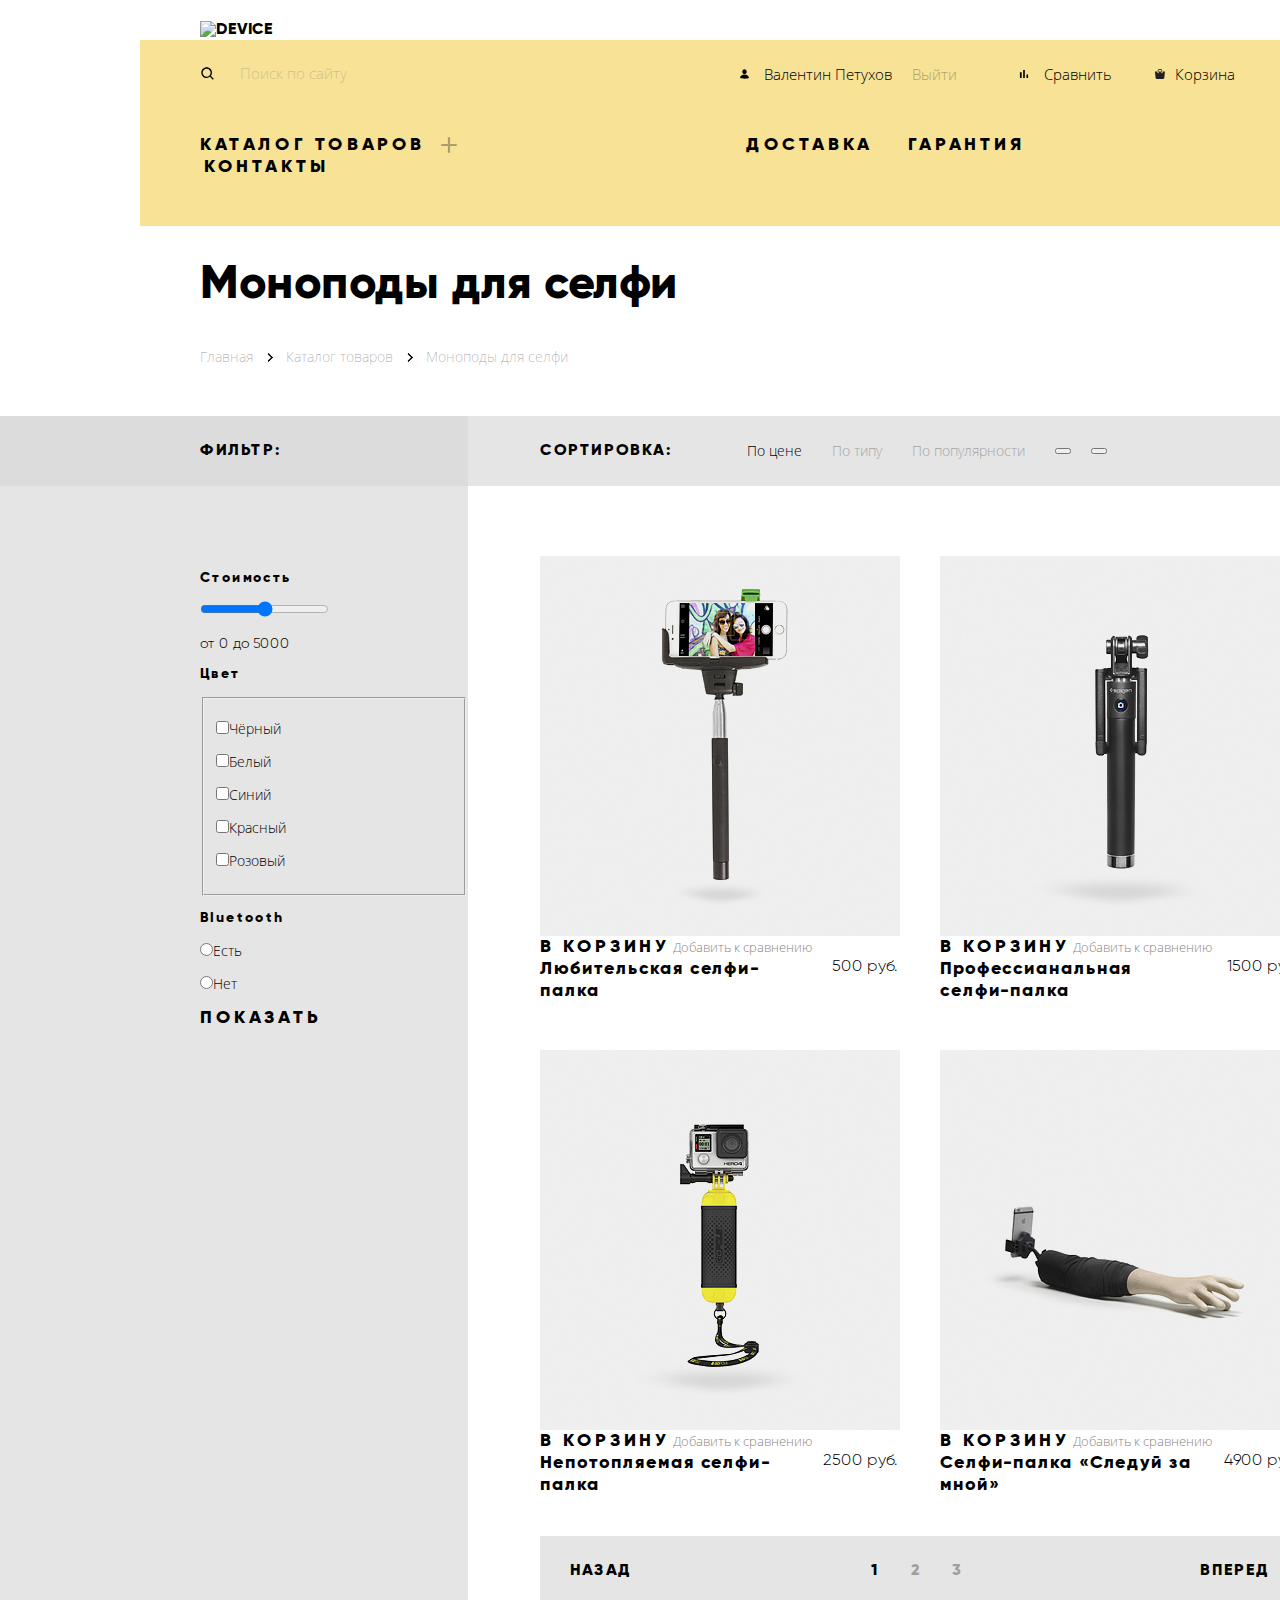
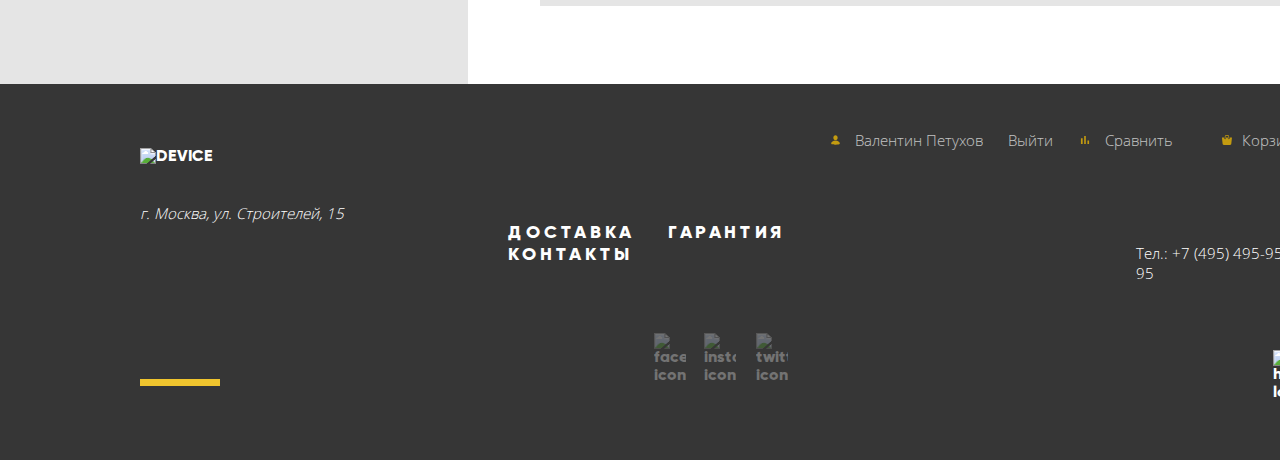
==== commit 3ce69b6d: "декор для главной страницы под пп" ====
--- a/catalog.html
+++ b/catalog.html
@@ -15,8 +15,9 @@
         <img src="img/logo-header.svg" width="163" height="35" alt="DEVICE" />
       </a>
       <div class="header-top">
-        <form>
-          <input type="search" placeholder="Поиск по сайту" name="search" />
+        <form class="search-form">
+          <input  type="search" class="search" placeholder="Поиск по сайту" name="search" />
+          <button type="submit" class="search-button">Найти</button>
         </form>
         <ul class="user-navigation user-nav-user">
           <li class="user-nav-item">
@@ -37,26 +38,32 @@
         <ul class="site-navigation">
           <li class="site-nav-item">
             <a href="catalog.html" class="nav-link catalog-link">Каталог товаров</a>
-            <ul class="category-menu-list">
-              <li class="category-menu-item  category-menu-first-column category-menu-first-row">
-                <a href="catalog.html" class="category-menu-links">Виртуальная реальность</a>
-              </li>
-              <li class="category-menu-item category-menu-first-column category-menu-second-row">
-                <a href="catalog.html" class="category-menu-links">Моноподы для селфи</a>
-              </li>
-              <li class="category-menu-item category-menu-first-column category-menu-third-row">
-                <a href="catalog.html" class="category-menu-links">Экшн-камеры</a>
-              </li>
-              <li class="category-menu-item category-menu-second-column category-menu-first-row">
-                <a href="catalog.html" class="category-menu-links">Фитнес-браслеты</a>
-              </li>
-              <li class="category-menu-item category-menu-second-column category-menu-second-row">
-                <a href="catalog.html" class="category-menu-links">Умные часы</a>
-              </li>
-              <li class="category-menu-item category-menu-third-column category-menu-first-row">
-                <a href="catalog.html" class="category-menu-links">Квадрокоптер</a>
-              </li>
-            </ul>
+            <div class="category-menu-list">
+              <ul class="category-menu">
+                <li class="category-menu-item">
+                  <a href="catalog.html" class="category-menu-link">Виртуальная реальность</a>
+                </li>
+                <li class="category-menu-item">
+                  <a href="catalog.html" class="category-menu-link">Моноподы для селфи</a>
+                </li>
+                <li class="category-menu-item">
+                  <a href="catalog.html" class="category-menu-link">Экшн-камеры</a>
+                </li>
+              </ul>
+              <ul class="category-menu">
+                <li class="category-menu-item ">
+                  <a href="catalog.html" class="category-menu-link">Фитнес-браслеты</a>
+                </li>
+                <li class="category-menu-item">
+                  <a href="catalog.html" class="category-menu-link">Умные часы</a>
+                </li>
+              </ul>
+              <ul class="category-menu">
+                <li class="category-menu-item">
+                  <a href="catalog.html" class="category-menu-link">Квадрокоптер</a>
+                </li>
+              </ul>
+            </div>
           </li>
           <li class="site-nav-item">
             <a href="#" class="nav-link">Доставка</a>
--- a/css/style.css
+++ b/css/style.css
@@ -57,7 +57,6 @@
   color: var(--basic-black);
 }
 
-
 .main ul {
   margin: 0;
   padding: 0;
@@ -80,12 +79,13 @@
 
 .category-menu-item {
   text-transform: none;
-}
-
-.category-menu-item {
   font-family: "Open Sans normal", Arial, sans-serif;
   font-size: 15px;
-  line-height: 20px;
+  line-height: 16px;
+}
+
+.category-menu-item:not(:last-child) {
+  margin-bottom: 20px;
 }
 
 .visually-hidden:not(:focus):not(:active),
@@ -120,16 +120,80 @@
   letter-spacing: 0.2em;
 }
 
+.table-parameters {
+  position: relative;
+  top: -12px;
+  right: 3px;
+}
+
 .table-cell {
   font-family: "Gilroy normal", Arial, sans-serif;
   font-size: 36px;
   line-height: 42px;
+  position: absolute;
+  margin-top: -1px;
 }
 
 .table-header {
+  position: absolute;
+  top: 61px;
+  left: 1px;
+  letter-spacing: 0.1em;
+}
+
+.table-cell-item {
+  margin: 0;
+  padding: 0;
+  letter-spacing: 0.1em;
+}
+
+.table-header-item {
   font-family: "Gilroy normal", Arial, sans-serif;
   font-size: 13px;
-  line-height: 15px;
+  line-height: 8px;
+  font-weight: normal;
+}
+
+
+
+.slider-item:nth-child(1) .table-cell-item {
+  min-width: 156px;
+}
+
+.slider-item:nth-child(1) .table-cell-item:nth-child(2) {
+  min-width: 136px;
+}
+
+.slider-item:nth-child(1) .table-header-item:first-child {
+  min-width: 153px;
+}
+
+.slider-item:nth-child(1) .table-header-item:nth-child(2) {
+  min-width: 135px;
+}
+
+.slider-item:nth-child(2) .table-cell-item:first-child {
+  min-width: 183px;
+}
+
+.slider-item:nth-child(2) .table-header-item:first-child {
+  min-width: 120px;
+}
+
+.slider-item:nth-child(3) .table-cell-item:first-child {
+  min-width: 194px;
+}
+
+.slider-item:nth-child(3) .table-cell-item:nth-child(2) {
+  min-width: 90px;
+}
+
+.slider-item:nth-child(3) .table-header-item:first-child {
+  min-width: 191px;
+}
+
+.slider-item:nth-child(3) .table-header-item:nth-child(2) {
+  min-width: 200px;
 }
 
 .categories-item {
@@ -146,18 +210,18 @@
 .feature-description {
   font-family: "Open Sans normal", Arial, sans-serif;
   font-size: 15px;
-  line-height: 28px;
+  line-height: 30px;
+  position: relative;
+  margin: 0;
+  padding: 0;
+  letter-spacing: 0.1em;
 }
 
 .about-us-description {
   font-family: "Open Sans normal", Arial, sans-serif;
   font-size: 15px;
   line-height: 28px;
-}
-
-.about-us-item {
-  font-size: 16px;
-  line-height: 28px;
+  margin: 0;
 }
 
 .contacts-description {
@@ -208,7 +272,7 @@
 .nav-link:active,
 .htmlacademy-logo img:active,
 .categories-list .button:active,
-.category-menu-links:active,
+.category-menu-link:active,
 .user-link:active,
 .categories-item-link:active p {
   opacity: 30%;
@@ -463,20 +527,25 @@
 
 .popular-products {
   margin: 0 auto;
-  width: 1160px;
+  width: 983px;
+  margin-top: -129px;
+  margin-bottom: 116px;
 }
 
 .slider-item {
-  display: grid;
-  grid-template-columns: 384px 500px;
-  gap: 127px;
+  display: none;
+  width: 1011px;
+  position: relative;
+}
+
+.slide-item-left {
+  width: 511px;
 }
 
 .categories {
   margin: 0 auto;
   width: 1160px;
-  margin-bottom: 164px;
-  margin-top: -33px;
+  margin-bottom: 184px;
 }
 
 .categories-list {
@@ -486,18 +555,16 @@
 }
 
 .feature-wrapper {
-  display: grid;
+  display: flex;
   width: 1160px;
   margin: 0 auto;
-  grid-template-columns: 284px 1fr;
-  gap: 100px;
-  margin-bottom: 90px;
+  padding-bottom: 102px;
 }
 
 .popular-brands {
   margin: 0 auto;
   width: 1160px;
-  margin-bottom: 90px;
+  padding: 90px 0;
 }
 
 .brand-list {
@@ -513,7 +580,8 @@
   margin: 0 auto;
   width: 1160px;
   grid-template-columns: 1fr 1fr;
-  margin-bottom: 95px;
+  column-gap: 40px;
+  margin-bottom: 77px;
 }
 
 .wrapper {
@@ -624,14 +692,83 @@
 .main-navigation {
   width: 1040px;
   margin: 0 auto;
-}
-
-input[type="search"] {
-  /* width: 144px;
+  position: relative;
+}
+
+.search-form {
+  position: relative;
+  width: 440px;
   margin-right: 100px;
-  padding-right: 296px; */
+  line-height: 30px;
+  display: flex;
+}
+
+.search {
+  position: relative;
+  width: 357px;
+  margin: 0;
+  padding: 8px 0 8px 40px;
+  line-height: 30px;
+  background-color: transparent;
+  border: none;
+  border-bottom: 2px solid transparent;
+  font-family: "Open Sans normal", Arial, sans-serif;
+  font-size: 15px;
+  opacity: 30%;
+}
+
+.search:hover {
+  opacity: 60%;
+}
+
+.search-button {
+  font-family: "Open Sans normal", Arial, sans-serif;
+  font-size: 15px;
+  padding: 8px 18px;
+  line-height: 30px;
+  letter-spacing: .01em;
+  text-transform: none;
+  color: #000;
+  background-color: transparent;
+  border: 2px solid #000;
+  visibility: hidden;
+  text-transform: uppercase;
+}
+
+.search:focus {
+  opacity: 100%;
+  border-bottom-color: #000;
+  outline: 0;
+}
+
+.search-form::before {
+  content: "";
+  position: absolute;
+  top: 0;
+  left: 0;
+  display: block;
+  width: 50px;
   height: 50px;
-  margin-bottom: 20px;
+  background-image: url("../img/icon_search.svg");
+  background-repeat: no-repeat;
+  background-position: 0 50%;
+}
+
+.search:focus+.search-button {
+  visibility: visible;
+}
+
+.search-button:focus,
+.search-button:hover {
+  color: #fff;
+  background-color: #000;
+  visibility: visible;
+}
+
+.search-button:active {
+  color: rgba(255, 255, 255, .3);
+  background-color: #000;
+  visibility: visible;
 }
 
 .header-top {
@@ -639,6 +776,8 @@
   margin: 0 auto;
   width: 1040px;
   justify-content: space-between;
+  margin-top: -9px;
+  margin-bottom: 35px;
 }
 
 .user-navigation {
@@ -650,6 +789,7 @@
   line-height: 20px;
   display: flex;
   flex-wrap: wrap;
+  padding-top: 15px;
 }
 
 .exit-link {
@@ -663,13 +803,13 @@
 }
 
 .footer-column-first {
-  width: 400px;
+  width: 375px;
 }
 
 .main-logo-footer {
   display: block;
   margin-top: 18px;
-  margin-bottom: 40px;
+  margin-bottom: 37px;
 }
 
 .footer-column-second {
@@ -679,7 +819,7 @@
 }
 
 .footer-features-item {
-  margin-right: auto;
+  margin-right: 33px;
 }
 
 .footer-features-item:nth-child(3n) {
@@ -696,8 +836,8 @@
 
 .social-icons-item {
   width: 32px;
-  flex: 32px 32px auto;
   margin-right: 20px;
+  margin-left: -2px;
 }
 
 .social-icons-item:nth-child(3n) {
@@ -708,7 +848,7 @@
   padding: 0;
   display: flex;
   flex-wrap: wrap;
-  margin: 97px auto 67px;
+  margin: 92px auto 67px;
 }
 
 .footer-column-third {
@@ -724,7 +864,7 @@
   flex-wrap: wrap;
   margin-left: 35px;
   margin-top: 0;
-  margin-bottom: 77px;
+  margin-bottom: 73px;
 }
 
 .number {
@@ -764,7 +904,7 @@
 }
 
 .site-nav-item:first-child {
-  margin-right: 283px;
+  margin-right: 289px;
 }
 
 .category-menu-list {
@@ -772,52 +912,25 @@
   z-index: 2;
   width: 1100px;
   background-color: var(--special-yellow);
-  padding-top: 30px;
-  padding-bottom: 52px;
-  padding-left: 0;
-  grid-template-columns: 179px 125px 104px;
-  grid-template-rows: 16px 16px 16px;
-  column-gap: 61px;
-  row-gap: 20px;
+  padding: 30px 0 43px 60px;
+  left: -60px;
+  display: flex;
+  flex-wrap: wrap;
   letter-spacing: 0;
   display: none;
-  margin-left: -60px;
-  padding-left: 60px;
-}
-
-.category-menu-first-column {
-  display: grid;
-  grid-column: 1/2;
-}
-
-.category-menu-first-row {
-  display: grid;
-  grid-row: 1/2;
-}
-
-.category-menu-second-column {
-  display: grid;
-  grid-column: 2/3;
-}
-
-.category-menu-second-row {
-  display: grid;
-  grid-row: 2/3;
-}
-
-.category-menu-third-column {
-  display: grid;
-  grid-column: 3/4;
-}
-
-.category-menu-third-row {
-  display: grid;
-  grid-row: 3/4;
-}
-
-
-.site-nav-item:first-child:hover>ul {
-  display: grid;
+}
+
+.category-menu {
+  margin: 0;
+  padding: 0;
+}
+
+.category-menu:not(:last-child) {
+  margin-right: 61px;
+}
+
+.site-nav-item:first-child:hover>div {
+  display: flex;
 }
 
 .site-nav-item:nth-child(2) {
@@ -828,9 +941,13 @@
   margin-right: 103px;
 }
 
+.site-nav-item:nth-child(4) {
+  position: relative;
+  left: 4px;
+}
+
 .user-nav-cart {
-  margin-left: 41px;
-  padding-right: 3px;
+  margin-left: 42.7px;
 }
 
 .user-nav-exit {
@@ -839,64 +956,45 @@
 }
 
 .user-nav-login {
-  margin-right: 214px;
+  margin-right: 215px;
 }
 
 .login-link {
   position: relative;
   padding-left: 24px;
-}
-
-.login-link::before {
-  content: "";
-  position: absolute;
-  width: 13px;
-  height: 14px;
   background-image: url("../img/login.svg");
   background-repeat: no-repeat;
-  background-position: 0 0;
-  top: 6px;
-  left: 0;
+  background-position: 0 50%;
 }
 
 .compare-link {
   position: relative;
   padding-left: 25px;
-}
-
-.compare-link::before {
-  content: "";
-  position: absolute;
-  width: 14px;
-  height: 14px;
   background-image: url("../img/compare.svg");
   background-repeat: no-repeat;
-  background-position: 0 0;
-  top: 6.67px;
-  left: 0;
+  background-position: 0 50%;
 }
 
 .basket-link {
   position: relative;
   padding-left: 20px;
-}
-
-.basket-link::before {
-  content: "";
-  position: absolute;
-  width: 10px;
-  height: 10px;
   background-image: url("../img/card.svg");
   background-repeat: no-repeat;
-  background-position: 0 0;
-  top: 6px;
-  left: 0;
+  background-position: 0 50%;
+}
+
+.slider-item:nth-child(2) .slide-item-left {
+  position: relative;
+  top: 26px;
+  left: 25px;
+  padding-bottom: 3px;
 }
 
 .slider-item:nth-child(3) .slide-item-left {
   position: relative;
-  top: 95px;
-  right: 30px;
+  top: 86px;
+  right: 56px;
+  padding-bottom: 162px;
 }
 
 .slide-item-right {
@@ -907,18 +1005,10 @@
 .main-logo {
   position: relative;
   top: -19px;
-  margin-bottom: 9px;
-  margin-left: 60px;
-}
-
-.slider-item {
-  width: 1011px;
-  margin-left: 89px;
-  position: relative;
-  top: -129px;
-}
-
-.slide-number-item {
+  right: -60px;
+}
+
+.slider-item:not(:first-child) .slide-number-item {
   font-size: 179px;
   line-height: 213px;
   text-transform: uppercase;
@@ -930,28 +1020,27 @@
   padding: 0;
 }
 
+.slider-item:first-child .slide-number-item {
+  font-size: 179px;
+  line-height: 213px;
+  text-transform: uppercase;
+  color: var(--basic-white);
+  position: absolute;
+  top: -17px;
+  right: -13px;
+  margin: 0;
+  padding: 0;
+}
+
 .product-title {
   margin-top: 91.5px;
-  margin-bottom: 30px;
+  margin-bottom: 27px;
   position: relative;
   z-index: 1;
 }
 
 .product-description {
-  margin-bottom: 60px;
-}
-
-.table-cell {
-  padding-bottom: 15px;
-  padding-right: 65px;
-}
-
-.table-cell-item {
-  padding-right: 65px;
-}
-
-.table-header-item {
-  padding-right: 65px;
+  margin-bottom: 51px;
 }
 
 .category:active>div {
@@ -1030,73 +1119,49 @@
   top: 46px;
 }
 
+
+.vr:active::before,
+.monopods-for-selfie:active::before,
+.action-camera:active::before,
+.fitness-bracelets:active::before,
+.fitness-bracelets:active::before,
+.smart-watch:active::before,
+.quadcopters:active::before {
+  opacity: 30%;
+}
+
 .footer-login-link {
   position: relative;
   padding-left: 24px;
-}
-
-.footer-login-link::before {
-  content: "";
-  position: absolute;
-  width: 13px;
-  height: 14px;
   background-image: url("../img/footer-login.svg");
   background-repeat: no-repeat;
-  background-position: 0 0;
-  top: 6px;
-  left: 0;
+  background-position: 0 50%;
 }
 
 .footer-compare-link {
   position: relative;
-  padding-left: 25px;
-}
-
-.footer-compare-link::before {
-  content: "";
-  position: absolute;
-  width: 14px;
-  height: 14px;
+  padding-left: 22px;
   background-image: url("../img/footer-compare.svg");
   background-repeat: no-repeat;
-  background-position: 0 0;
-  top: 6.67px;
-  left: 0;
+  background-position: 0 50%;
 }
 
 .footer-basket-link {
   position: relative;
-  padding-left: 20px;
-}
-
-.footer-basket-link::before {
-  content: "";
-  position: absolute;
-  width: 10px;
-  height: 10px;
+  padding-left: 23px;
   background-image: url("../img/footer-card.svg");
   background-repeat: no-repeat;
-  background-position: 0 0;
-  top: 6px;
-  left: 0;
-}
+  background-position: 0 50%;
+}
+
 
 .authorized-login-link {
   position: relative;
   padding-left: 24px;
   right: 144px;
-}
-
-.authorized-login-link::before {
-  content: "";
-  position: absolute;
-  width: 13px;
-  height: 14px;
   background-image: url("../img/footer-login.svg");
   background-repeat: no-repeat;
-  background-position: 0 0;
-  top: 6px;
-  left: 0;
+  background-position: 0 50%;
 }
 
 .authorized-exit-link {
@@ -1109,18 +1174,9 @@
   padding-left: 25px;
   right: 127px;
   margin: 0;
-}
-
-.authorized-compare-link::before {
-  content: "";
-  position: absolute;
-  width: 14px;
-  height: 14px;
   background-image: url("../img/footer-compare.svg");
   background-repeat: no-repeat;
-  background-position: 0 0;
-  top: 6.67px;
-  left: 0;
+  background-position: 0 50%;
 }
 
 .authorized-basket-link {
@@ -1128,145 +1184,60 @@
   padding-left: 20px;
   bottom: 20px;
   left: 247px;
-}
-
-.authorized-basket-link::before {
-  content: "";
-  position: absolute;
-  width: 10px;
-  height: 10px;
   background-image: url("../img/footer-card.svg");
   background-repeat: no-repeat;
-  background-position: 0 0;
-  top: 6px;
-  left: 0;
+  background-position: 0 50%;
 }
 
 .catalog-link {
   position: relative;
-  padding-right: 38px;
-}
-
-.catalog-link::before {
-  content: "";
-  position: absolute;
-  width: 22px;
-  height: 22px;
+  padding-right: 32px;
   background-image: url("../img/plus.svg");
   background-repeat: no-repeat;
-  background-position: 0 0;
-  top: 3.5px;
-  right: 0;
-}
-
-.dji:hover {
-  content: "";
-  position: absolute;
-  width: 260px;
-  height: 100px;
-  background-image: url("../img/logo-1.png");
-  background-repeat: no-repeat;
-  background-position: 0 0;
-}
-
-.sp-gadgets:hover {
-  content: "";
-  position: absolute;
-  width: 260px;
-  height: 100px;
-  background-image: url("../img/logo-2.png");
-  background-repeat: no-repeat;
-  background-position: 0 0;
-}
-
-.gopro:hover {
-  content: "";
-  position: absolute;
-  width: 260px;
-  height: 100px;
-  background-image: url("../img/logo-3.png");
-  background-repeat: no-repeat;
-  background-position: 0 0;
-}
-
-.vive:hover {
-  content: "";
-  position: absolute;
-  width: 260px;
-  height: 100px;
-  background-image: url("../img/logo-4.png");
-  background-repeat: no-repeat;
-  background-position: 0 0;
-}
-
-.courier {
-  content: "";
-  position: absolute;
-  width: 136px;
-  height: 164px;
-  background-image: url("../img/delivery.svg");
-  background-repeat: no-repeat;
-  background-position: 0 0;
-  top: -29px;
-  right: 2px;
-}
-
-.guarantee {
-  content: "";
-  position: absolute;
-  width: 171px;
-  height: 195px;
-  background-image: url("../img/guarantee.svg");
-  background-repeat: no-repeat;
-  background-position: 0 0;
-  top: -47px;
-  right: -15px;
-}
-
-.credit {
-  content: "";
-  position: absolute;
-  width: 156px;
-  height: 188px;
-  background-image: url("../img/credit.svg");
-  background-repeat: no-repeat;
-  background-position: 0 0;
-  top: -52px;
-  right: 8px;
+  background-position: 100% 50%;
+}
+
+.brand-item {
+  filter: grayscale(100%);
+  opacity: 20%;
+}
+
+.brand-item:hover {
+  filter: grayscale(0);
+  opacity: 100%;
 }
 
 .feature-title {
   position: relative;
-  top: -77px;
-}
-
-.feature-description {
-  position: relative;
-  top: -83px;
-  margin: 0;
-  padding: 0;
+  margin: 0;
+  top: -30px;
+  letter-spacing: 0.2em;
+  margin-bottom: 12px;
 }
 
 .info-wrapper .title {
-  margin: 40px 0;
-}
-
-.about-us-description:not(:last-child) {
+  margin: 53px 0 41px;
+  letter-spacing: 0.2em;
+}
+
+.about-us-description {
   margin-bottom: 40px;
 }
 
-.about-us-description:last-child {
-  margin-bottom: 60px;
-}
-
-.about-us-list {
-  position: relative;
+.about-us .about-us-list {
+  position: relative;
+  padding-top: 19px;
 }
 
 .about-us-item {
   position: relative;
-  margin-bottom: 20px;
   padding-left: 32px;
+  font-size: 16px;
+  line-height: 28px;
+}
+
+.about-us-item:not(:last-child) {
+  margin-bottom: 15px;
 }
 
 .about-us-item::before {
@@ -1280,42 +1251,37 @@
   left: 0;
 }
 
-.about-us .button,
-.contacts .button {
-  position: relative;
-  display: block;
-  margin-top: 84px;
-  width: 260px;
-  text-align: center;
-}
-
-.about-us .button::before,
-.contacts .button::before {
-  content: "";
-  position: absolute;
-  top: 7px;
-  right: 0;
-  width: 260px;
+.slide-item-right .button::before {
+  position: absolute;
+  left: 0;
+  z-index: -1;
+  width: 100%;
+  background-color: var(--special-yellow-dark);
+  top: 50%;
+  content: "";
+  transform: translateY(-50%);
   height: 8px;
-  z-index: -1;
-  border-right: 260px solid var(--special-yellow-dark);
-}
-
-.about-us .button:hover::after,
-.contacts .button:hover::after {
-  content: "";
-  position: absolute;
-  top: -9px;
-  right: 0;
-  width: 260px;
-  height: 40px;
-  z-index: -1;
-  border-right: 260px solid var(--special-yellow-dark);
-}
-
-.about-us .button:active,
-.contacts .button:active {
-  color: rgba(0, 0, 0, 0.3);
+  transition: height .22s;
+  transition-property: height;
+  transition-duration: 0.22s;
+  transition-timing-function: ease;
+  transition-delay: 0s;
+}
+
+.slide-item-right .button:hover::before {
+  transform: translateY(-50%);
+  height: 100%;
+  transition: height .22s;
+  transition-property: height;
+  transition-duration: 0.22s;
+  transition-timing-function: ease;
+  transition-delay: 0s;
+}
+
+.slide-item-right .button:active {
+  color: rgba(0, 0, 0, .3);
+  background-image: none;
+  background-color: var(--special-yellow-dark);
 }
 
 .contacts-description {
@@ -1339,61 +1305,82 @@
 .about-us-title::before {
   content: "";
   position: absolute;
-  top: 0;
-  left: -80px;
+  top: -3px;
   width: 80px;
   height: 7px;
-  border-right: 80px solid var(--basic-black);
+  background-color: var(--basic-black);
 }
 
 .contacts-title::before {
   content: "";
   position: absolute;
-  top: 0;
-  left: -80px;
+  top: -3px;
   width: 80px;
   height: 7px;
-  border-right: 80px solid var(--basic-black);
-}
-
-.slide-item-right .button {
-  position: relative;
-  display: inline-block;
-  margin-top: 84px;
+  background-color: var(--basic-black);
+}
+
+.slide-item-right .button,
+.about-us .button,
+.contacts .button {
+  position: relative;
+  display: block;
+  padding: 9px 0;
   width: 220px;
   text-align: center;
   margin: 0;
   margin-bottom: 60px;
 }
 
-.slide-item-right .button::before {
-  content: "";
-  position: absolute;
-  top: 7px;
-  right: 0;
-  width: 220px;
+.slide-item-right .button::before,
+.about-us .button::before,
+.contacts .button::before {
+  position: absolute;
+  left: 0;
+  z-index: -1;
+  width: 100%;
+  background-color: var(--special-yellow-dark);
+  top: 50%;
+  content: "";
+  transform: translateY(-50%);
   height: 8px;
-  z-index: -1;
-  border-right: 220px solid var(--special-yellow-dark);
-}
-
-.slide-item-right .button:hover::after {
-  content: "";
-  position: absolute;
-  top: -9px;
-  right: 0;
-  width: 220px;
-  height: 40px;
-  z-index: -1;
-  border-right: 220px solid var(--special-yellow-dark);
-}
-
-.slide-item-right .button:active {
-  color: rgba(0, 0, 0, 0.3);
-}
-
-.slider-item {
-  display: none;
+  transition: height .22s;
+  transition-property: height;
+  transition-duration: 0.22s;
+  transition-timing-function: ease;
+  transition-delay: 0s;
+}
+
+.slide-item-right .button:hover::before,
+.about-us .button:hover::before,
+.contacts .button:hover::before {
+  transform: translateY(-50%);
+  height: 100%;
+  transition: height .22s;
+  transition-property: height;
+  transition-duration: 0.22s;
+  transition-timing-function: ease;
+  transition-delay: 0s;
+}
+
+.slide-item-right .button:active,
+.about-us .button:active,
+.contacts .button:active {
+  color: rgba(0, 0, 0, .3);
+  background-image: none;
+  background-color: var(--special-yellow-dark);
+}
+
+.about-us .button {
+  margin-top: 69px;
+  width: 260px;
+  margin-bottom: 0;
+}
+
+.contacts .button {
+  margin-top: 77px;
+  width: 260px;
+  margin-bottom: 0;
 }
 
 .index-slider {
@@ -1402,29 +1389,35 @@
 
 .slider-controls {
   position: absolute;
-  top: 214px;
-  right: 88px;
+  top: 342px;
+  right: 0px;
   z-index: 20;
   display: flex;
   width: 72px;
   justify-content: space-between;
 }
 
-.slider-controls button {
+.slider-controls .button {
+  position: relative;
+  box-sizing: border-box;
+  padding: 0;
   width: 12px;
   height: 12px;
-  background-image: url("../img/slider-button-empty.svg");
-  background-repeat: no-repeat;
-  border: none;
+  border: 1px var(--basic-black) solid;
+  border-radius: 50%;
   cursor: pointer;
 }
 
-.slider-controls .current-button {
-  width: 12px;
-  height: 12px;
-  background-image: url("../img/slider-button.svg");
-  background-repeat: no-repeat;
-  cursor: pointer;
+.slider-controls .current-button::before {
+  position: absolute;
+  content: "";
+  top: 2px;
+  left: 2px;
+  width: 4px;
+  height: 4px;
+  border: 1px var(--basic-black) solid;
+  border-radius: 50%;
+  outline: none;
 }
 
 .page-footer .container {
@@ -1434,40 +1427,82 @@
 .footer-column-first::before {
   position: absolute;
   content: "";
-  bottom: 72px;
-  left: -80px;
+  bottom: 74px;
   width: 80px;
   height: 7px;
-  border-right: 80px solid var(--special-yellow-dark);
+  background-color: var(--special-yellow-dark);
+}
+
+.feature-wrapper .features-list {
+  position: relative;
+  display: flex;
+  min-width: 284px;
+  margin: 0;
+  flex-direction: column;
+  padding: 0;
+  bottom: 32px;
 }
 
 .feature-slide {
+  display: flex;
+  flex-direction: column;
+  margin-left: 116px;
+
+}
+
+.dilevery .feature-description::after {
+  content: "";
+  position: absolute;
+  width: 136px;
+  height: 164px;
+  background-image: url("../img/delivery.svg");
+  background-repeat: no-repeat;
+  background-position: 0 0;
+  top: -100px;
+  right: -268px;
+}
+
+.guarantee .feature-description::after {
+  content: "";
+  position: absolute;
+  width: 171px;
+  height: 195px;
+  background-image: url("../img/guarantee.svg");
+  background-repeat: no-repeat;
+  background-position: 0 0;
+  top: -116px;
+  right: -310px;
+}
+
+.credit .feature-description::after {
+  content: "";
+  position: absolute;
+  width: 156px;
+  height: 188px;
+  background-image: url("../img/credit.svg");
+  background-repeat: no-repeat;
+  background-position: 0 0;
+  top: -116px;
+  right: -311px;
+}
+
+.features-item:first-child {
+  position: relative;
+  top: 1px;
+}
+
+.feature-slide {
   position: relative;
   display: none;
 }
 
-.slide-current {
-  display: grid;
-}
-
-.feature-wrapper .features-list {
-  position: relative;
-  display: flex;
-  min-width: 277px;
-  margin: 0;
-  flex-direction: column;
-  justify-content: center;
-  padding: 0;
-  padding-bottom: 96px;
-  bottom: 32px;
-}
-
 .feature-wrapper .features-list::after {
   position: absolute;
   content: "";
-  border-right: 7px solid var(--basic-black);
   height: 320px;
-  bottom: 36px;
+  width: 7px;
+  background-color: var(--basic-black);
+  bottom: -66px;
   right: 0;
 }
 
@@ -1479,7 +1514,7 @@
 
 .features-list li {
   width: 100%;
-  margin: 12px 0;
+  margin: 11px 0;
   padding: 0;
   text-align: center;
 }
@@ -1526,6 +1561,37 @@
   left: 0;
   z-index: -1;
   width: 100%;
-  height: 40px;
   background-color: var(--special-yellow-dark);
-}
+  transform: translateY(-50%);
+  height: 100%;
+  transition: height .22s;
+  transition-property: height;
+  transition-duration: 0.22s;
+  transition-timing-function: ease;
+  transition-delay: 0s;
+}
+
+.slide-current {
+  display: flex;
+}
+
+.slide-item-right::before {
+  content: "";
+  position: absolute;
+  top: 34px;
+  width: 100px;
+  height: 7px;
+  background-color: var(--basic-white);
+}
+
+.category-name {
+  font-family: "Gilroy bold";
+  font-size: 18px;
+  line-height: 22px;
+  margin: 0;
+  padding: 0;
+}
+
+.categories-item:not(:nth-child(4)) .category-name {
+  letter-spacing: 0.05em;
+}
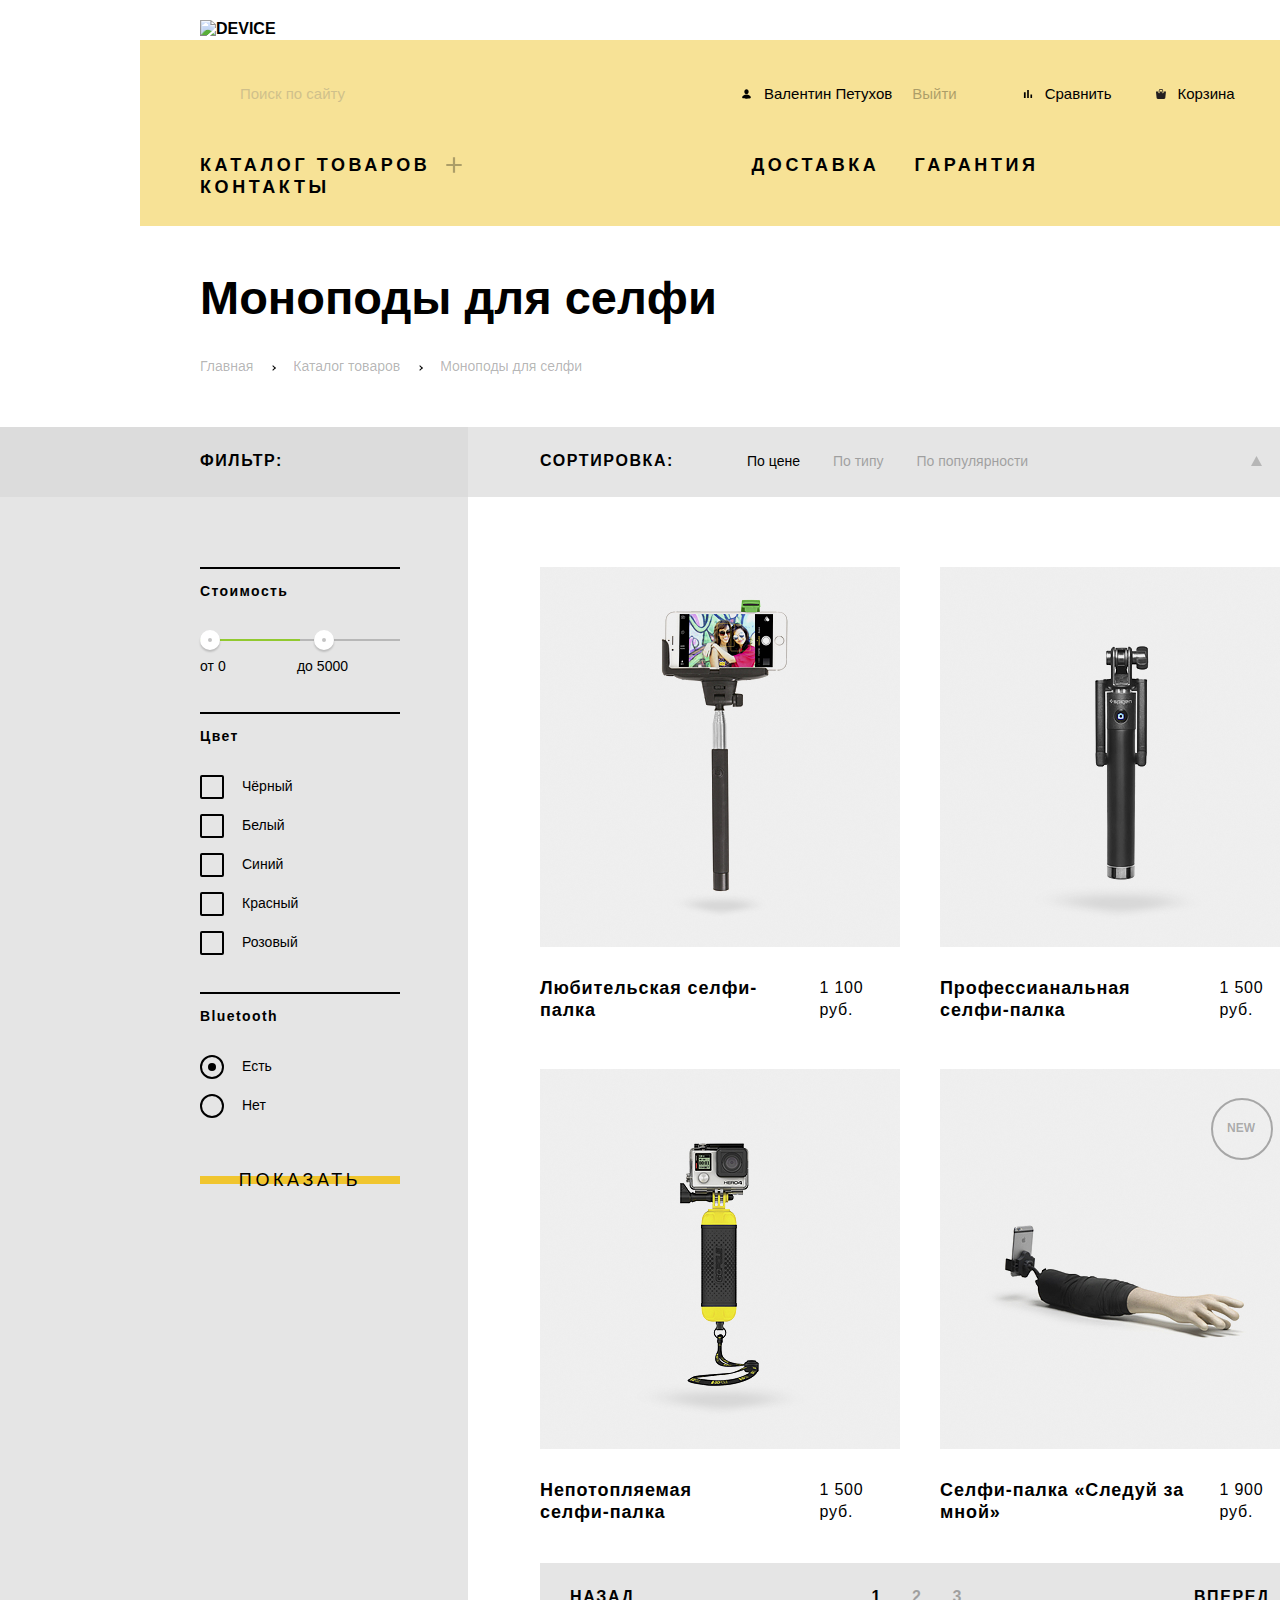
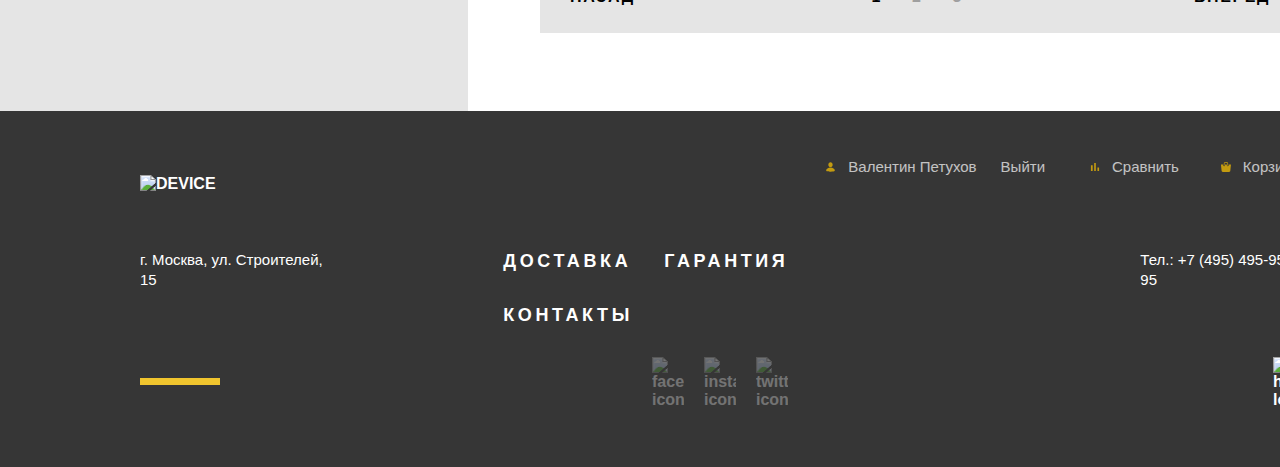
==== commit a25b08bc: "пофиксил нейминг и отступы с центрированием" ====
--- a/catalog.html
+++ b/catalog.html
@@ -2,24 +2,24 @@
 <html lang="ru" class="page">
 
 <head>
-  <meta charset="utf-8" />
+  <meta charset="utf-8" >
   <title>HTML Academy: Девайс - Каталог товаров</title>
-  <link href="css/normilize.css" rel="stylesheet" />
-  <link href="css/style.css" rel="stylesheet" />
+  <link href="css/normilize.css" rel="stylesheet" >
+  <link href="css/style.css" rel="stylesheet" >
 </head>
 
 <body class="page-body">
   <header class="header">
     <div class="container">
       <a class="main-logo" href="index.html">
-        <img src="img/logo-header.svg" width="163" height="35" alt="DEVICE" />
+        <img src="img/logo-header.svg" width="163" height="35" alt="DEVICE" >
       </a>
       <div class="header-top">
         <form class="search-form">
-          <input  type="search" class="search" placeholder="Поиск по сайту" name="search" />
+          <input  type="search" class="search" placeholder="Поиск по сайту" name="search" >
           <button type="submit" class="search-button">Найти</button>
         </form>
-        <ul class="user-navigation user-nav-user">
+        <ul class="user-navigation">
           <li class="user-nav-item">
             <a href="https://htmlacademy.ru/profile/id1004201" class="login-link user-link">Валентин Петухов</a>
           </li>
@@ -78,7 +78,7 @@
       </nav>
     </div>
   </header>
-  <main class="main">
+  <main class="main catalog-main">
     <div class="wrapper">
       <h1 class="title">Моноподы для селфи</h1>
       <ul class="breadcrumbs-list">
@@ -114,8 +114,16 @@
               </li>
             </ul>
             <div class="sort-buttons">
-              <button class="button-up"></button>
-              <button class="button-down"></button>
+              <button class="button-up">
+                <svg width="11" height="10" viewBox="0 0 11 10" fill="none" xmlns="http://www.w3.org/2000/svg">
+                  <path d="M0 10H11L5.5 0L0 10Z" fill="black"/>
+                  </svg>                  
+              </button>
+              <button class="button-down">
+                <svg width="11" height="10" viewBox="0 0 11 10" fill="none" xmlns="http://www.w3.org/2000/svg">
+                  <path d="M11 0L0 0L5.5 10L11 0Z" fill="black"/>
+                  </svg>                  
+              </button>
             </div>
           </div>
         </div>
@@ -124,79 +132,121 @@
         <div class="catalog-wrap-container">
           <div class="catalog-wrap-filter">
             <section class="filter">
-              <h3 class="filter-title">Стоимость</h3>
-              <input type="range" min="0" max="5000" />
-              <p class="toddler">от 0 до 5000</p>
-              <h3 class="filter-title">Цвет</h3>
+              <h2 class="visually-hidden">Фильтры</h2>
+              <form class="filter-form" method="get" action="https://echo.htmlacademy.ru" target="_blank">
+                <fieldset >
+                  <legend class="filter-title">Стоимость</legend>
+                  <div class="range-filter">
+                    <div class="range-controls">
+                      <div class="scale">
+                        <div class="bar" ></div>
+                      </div>
+                      <div class="toggle toggle-min"></div>
+                      <div class="toggle toggle-max" ></div>
+                    </div>
+                      <div class="price-controls">
+                        <label class="min-price">от<input type="text" name="min-price" value="0">
+                        </label>
+                        <label class="max-price">до<input type="text" name="max-price" value="5000">
+                        </label>
+                      </div>
+                  </div>
+              </fieldset>
               <fieldset>
-                <p class="filter-item">
-                  <input type="checkbox" value="Чёрный" />Чёрный
-                </p>
-                <p class="filter-item">
-                  <input type="checkbox" value="Белый" />Белый
-                </p>
-                <p class="filter-item">
-                  <input type="checkbox" value="Синий" />Синий
-                </p>
-                <p class="filter-item">
-                  <input type="checkbox" value="Красный" />Красный
-                </p>
-                <p class="filter-item">
-                  <input type="checkbox" value="Розовый" />Розовый
-                </p>
+                <legend class="filter-title">Цвет</legend>
+                <ul>
+                  <li class="filter-option ">
+                    <input class="visually-hidden filter-input-checkbox filter-input" type="checkbox" name="black" id="filter-black" checked>
+                    <label for="filter-black">Чёрный</label>
+                  </li>
+                  <li class="filter-option ">
+                    <input class="visually-hidden filter-input-checkbox filter-input" type="checkbox" name="white" id="filter-white">
+                    <label for="filter-white">Белый</label>
+                  </li>
+                  <li class="filter-option ">
+                    <input class="visually-hidden filter-input-checkbox filter-input" type="checkbox" name="blue" id="filter-blue" checked>
+                    <label for="filter-blue">Синий</label>
+                  </li>
+                  <li class="filter-option ">
+                    <input class="visually-hidden filter-input-checkbox filter-input" type="checkbox" name="red" id="filter-red" checked>
+                    <label for="filter-red">Красный</label>
+                  </li>
+                  <li class="filter-option ">
+                    <input class="visually-hidden filter-input-checkbox filter-input" type="checkbox" name="pink" id="filter-pink">
+                    <label for="filter-pink">Розовый</label>
+                  </li>
+                </ul> 
               </fieldset>
-              <h3 class="filter-title">Bluetooth</h3>
-              <p class="filter-item"><input type="radio" name="filter-page" />Есть</p>
-              <p class="filter-item"><input type="radio" name="filter-page" />Нет</p>
-              <a href="#" class="button">Показать</a>
+              <fieldset class="filter-item">
+                <legend class="filter-title">Bluetooth</legend>
+                <ul>
+                  <li class="filter-option filter-radio">
+                    <input class="visually-hidden filter-input-radio filter-input" type="radio" name="product-group" value="Есть" id="filter-have" checked>
+                    <label for="filter-have">Есть</label>
+                  </li>
+                  <li class="filter-option filter-radio">
+                    <input class="visually-hidden filter-input-radio filter-input" type="radio" name="product-group" value="Нет" id="filter-no" >
+                    <label for="filter-no">Нет</label>
+                  </li>
+                </ul>
+              </fieldset>
+              <button type="submit" class="filter-button button">Показать</button>
+              </form>
             </section>
           </div>
-          <div class="catalog-wrap-product-card">
             <section class="products">
-              <div class="card-wrapper">
+              <div class="products-wrapper">
                 <h2 class="visually-hidden">Список моноподов для селфи</h2>
-                <article class="product-item-container">
-                  <a href="#" class="product-link">
-                    <img src="img/item-1-1.jpg" width="360" height="380" alt="Любительская селфи-палка" />
-                  </a>
-                  <a href="#" class="button">В корзину</a>
-                  <a href="#" class="compare-button">Добавить к сравнению</a>
-                  <div class="wrap">
-                    <h3 class="product-card-title">Любительская селфи-палка</h3>
-                    <p class="price">500 руб.</p>
+                <article class="product-item" >
+                  <div class="product-item-content" tabindex="0">
+                    <img src="img/item-1-1.jpg" width="360" height="380" alt="Любительская селфи-палка" >
+                    <div class="product-item-buttons">
+                      <a href="#" class="button">В корзину</a>
+                      <a href="#" class="compare-button">Добавить к сравнению</a>
+                    </div>
+                  </div>
+                  <div class="product-item-info">
+                    <h3 class="product-item-title"><a href="#">Любительская селфи-палка</a></h3>
+                    <p class="product-item-price">1 100 руб.</p>
                   </div>
                 </article>
-                <article class="product-item-container">
-                  <a href="#" class="product-link">
-                    <img src="img/item-2-1.jpg" width="360" height="380" alt="Профессианальная селфи-палка" />
-                  </a>
-                  <a href="#" class="button">В корзину</a>
-                  <a href="#" class="compare-button">Добавить к сравнению</a>
-                  <div class="wrap">
-                    <h3 class="product-card-title">Профессианальная селфи-палка</h3>
-                    <p class="price">1500 руб.</p>
+                <article class="product-item">
+                  <div  class="product-item-content" tabindex="0">
+                    <img src="img/item-2-1.jpg" width="360" height="380" alt="Профессианальная селфи-палка" >
+                    <div class="product-item-buttons">
+                      <a href="#" class="button">В корзину</a>
+                      <a href="#" class="compare-button">Добавить к сравнению</a>
+                    </div>
+                  </div>
+                  <div class="product-item-info">
+                    <h3 class="product-item-title"><a href="#">Профессианальная<br>селфи-палка</a></h3>
+                    <p class="product-item-price">1 500 руб.</p>
                   </div>
                 </article>
-                <article class="product-item-container">
-                  <a href="#" class="product-link">
-                    <img src="img/item-3-1.jpg" width="360" height="380" alt="Непотопляемая селфи-палка" />
-                  </a>
-                  <a href="#" class="button">В корзину</a>
-                  <a href="#" class="compare-button">Добавить к сравнению</a>
-                  <div class="wrap">
-                    <h3 class="product-card-title">Непотопляемая селфи-палка</h3>
-                    <p class="price">2500 руб.</p>
+                <article class="product-item">
+                  <div class="product-item-content" tabindex="0">
+                    <img src="img/item-3-1.jpg" width="360" height="380" alt="Непотопляемая селфи-палка" >
+                    <div class="product-item-buttons">
+                      <a href="#" class="button">В корзину</a>
+                      <a href="#" class="compare-button">Добавить к сравнению</a>
+                    </div>
+                  </div>
+                  <div class="product-item-info">
+                    <h3 class="product-item-title"><a href="#">Непотопляемая<br>селфи-палка</a></h3>
+                    <p class="product-item-price">1 500 руб.</p>
                   </div>
                 </article>
-                <article class="product-item-container">
-                  <a href="#" class="product-link">
-                    <img src="img/item-4-1.jpg" width="360" height="380" alt="Селфи-палка «Следуй за мной»" />
-                  </a>
-                  <a href="#" class="button">В корзину</a>
-                  <a href="#" class="compare-button">Добавить к сравнению</a>
-                  <div class="wrap">
-                    <h3 class="product-card-title">Селфи-палка «Следуй за мной»</h3>
-                    <p class="price">4900 руб.</p>
+                <article class="product-item new-product">
+                  <div class="product-item-content" tabindex="0">
+                    <img src="img/item-4-1.jpg" width="360" height="380" alt="Селфи-палка «Следуй за мной»" >
+                    <div class="product-item-buttons">
+                      <a href="#" class="button"  >В корзину</a>
+                      <a href="#" class="compare-button"  >Добавить к сравнению</a>
+                    </div>
+                  </div>
+                  <div class="product-item-info">
+                    <h3 class="product-item-title"><a href="#">Селфи-палка «Следуй за мной»</a></h3>
+                    <p class="product-item-price">1 900 руб.</p>
                   </div>
                 </article>
               </div>
@@ -207,13 +257,13 @@
                   </li>
                   <li class="pagination-item">
                     <ul class="pages-list">
-                      <li class="page">
+                      <li class="page-number">
                         <a href="#" class="pagination-link current-link">1</a>
                       </li>
-                      <li class="page">
+                      <li class="page-number">
                         <a href="#" class="pagination-link">2</a>
                       </li>
-                      <li class="page">
+                      <li class="page-number">
                         <a href="#" class="pagination-link">3</a>
                       </li>
                     </ul>
@@ -224,7 +274,6 @@
                 </ul>
               </div>
             </section>
-          </div>
         </div>
       </div>
     </div>
@@ -232,13 +281,27 @@
 
   <footer class="page-footer">
     <div class="container">
-      <div class="footer-column-first">
+      <div class="footer-wrap-top">
         <a class="main-logo-footer" href="index.html">
-          <img src="img/logo-footer.svg" width="163" height="35" alt="DEVICE" />
+          <img src="img/logo-footer.svg" width="163" height="35" alt="DEVICE" >
         </a>
+          <ul class="footer-user-nav">
+            <li class="footer-user-nav-item">
+              <a href="https://htmlacademy.ru/profile/id1004201" class="footer-login-link footer-user-link">Валентин Петухов</a>
+            </li>
+            <li class="footer-user-nav-item exit-item">
+              <a href="#" class="authorized-exit-link footer-user-link">Выйти</a>
+            </li>
+            <li class="footer-user-nav-item compare-item">
+              <a href="#" class="footer-compare-link footer-user-link">Сравнить</a>
+            </li>
+            <li class="footer-user-nav-item basket-item">
+              <a href="#" class="footer-basket-link footer-user-link">Корзина</a>
+            </li>
+          </ul>
+      </div>
+       <div class="footer-wrap-center">
         <address class="address">г. Москва, ул. Строителей, 15</address>
-      </div>
-      <div class="footer-column-second">
         <ul class="footer-features-list">
           <li class="footer-features-item">
             <a href="#" class="footer-link nav-link">Доставка</a>
@@ -250,41 +313,26 @@
             <a href="#" class="footer-link nav-link">Контакты</a>
           </li>
         </ul>
-        <ul class="social-icons-list">
-          <li class="social-icons-item">
-            <a href="#">
-              <img src="img/icon_facebook.svg" width="32" height="32" alt="facebook icon" />
-            </a>
-          </li>
-          <li class="social-icons-item">
-            <a href="#"><img src="img/icon_instagram.svg" width="32" height="32" alt="instagram icon" /></a>
-          </li>
-          <li class="social-icons-item">
-            <a href="#">
-              <img src="img/icon_twitter.svg" width="32" height="32" alt="twitter icon" /></a>
-          </li>
-        </ul>
-      </div>
-      <div class="footer-column-third">
-        <ul class="footer-user-nav">
-          <li class="footer-user-nav-item">
-            <a href="https://htmlacademy.ru/profile/id1004201" class="authorized-login-link footer-user-link">Валентин
-              Петухов</a>
-          </li>
-          <li class="footer-user-nav-item">
-            <a href="#" class="authorized-exit-link footer-user-link">Выйти</a>
-          </li>
-          <li class="footer-user-nav-item">
-            <a href="#" class="authorized-compare-link footer-user-link">Сравнить</a>
-          </li>
-          <li class="footer-user-nav-item">
-            <a href="#" class="authorized-basket-link footer-user-link">Корзина</a>
-          </li>
-        </ul>
         <a href="tel:+74954959595" class="number">Тел.: +7 (495) 495-95-95</a>
-        <a class="htmlacademy-logo" href="https://htmlacademy.ru/intensive/htmlcss">
-          <img src="img/logo-html.svg" width="27" height="34" alt="htmlacademy logo" />
-        </a>
+      </div>
+      <div class="footer-wrap-bot">
+      <ul class="social-icons-list">
+        <li class="social-icons-item">
+          <a href="#">
+            <img src="img/icon-facebook.svg" width="32" height="32" alt="facebook icon" >
+          </a>
+        </li>
+        <li class="social-icons-item">
+          <a href="#"><img src="img/icon-instagram.svg" width="32" height="32" alt="instagram icon" ></a>
+        </li>
+        <li class="social-icons-item">
+          <a href="#">
+            <img src="img/icon-twitter.svg" width="32" height="32" alt="twitter icon" ></a>
+        </li>
+      </ul>
+      <a class="htmlacademy-logo" href="https://htmlacademy.ru/intensive/htmlcss">
+        <img src="img/logo-html.svg" width="27" height="34" alt="htmlacademy logo" >
+      </a>
       </div>
     </div>
   </footer>
--- a/css/style.css
+++ b/css/style.css
@@ -1,31 +1,31 @@
 /* Fonts */
 
 @font-face {
-  font-family: "Open Sans normal";
+  font-family: "Open Sans";
+  src: url("../fonts/openSans.woff2");
+  src: local("Open Sans Light"), local("OpenSans-Light"),
+    url("../fonts/openSans.woff2") format("woff2"),
+    url("../fonts/openSans.woff") format("woff");
   font-style: normal;
   font-weight: 300;
-  src: url("../fonts/open-sans-v18-latin_cyrillic-300.woff2");
-  src: local("Open Sans Light"), local("OpenSans-Light"),
-    url("../fonts/open-sans-v18-latin_cyrillic-300.woff2") format("woff2"),
-    url("../fonts/open-sans-v18-latin_cyrillic-300.woff") format("woff");
 }
 
 @font-face {
-  font-family: "Gilroy bold";
-  src: url("../fonts/Gilroy-Extrabold.woff2");
-  src: local("Gilroy Extrabold"), local("Gilroy-Extrabold"),
-    url("../fonts/Gilroy-Extrabold.woff2") format("woff2"),
-    url("../fonts/Gilroy-Extrabold.woff") format("woff");
+  font-family: "Gilroy Bold";
+  src: url("../fonts/gilroyExtrabold.woff2");
+  src: local("gilroy extrabold"), local("gilroy-extrabold"),
+    url("../fonts/gilroyExtrabold.woff2") format("woff2"),
+    url("../fonts/gilroyExtrabold.woff") format("woff");
   font-weight: 800;
   font-style: normal;
 }
 
 @font-face {
-  font-family: "Gilroy normal";
-  src: ("../fonts/Gilroy-Light.woff2");
+  font-family: "Gilroy";
+  src: ("../fonts/gilroyLight.woff2");
   src: local("Gilroy Light"), local("Gilroy-Light"),
-    url("../fonts/Gilroy-Light.woff2") format("woff2"),
-    url("../fonts/Gilroy-Light.woff") format("woff");
+    url("../fonts/gilroyLight.woff2") format("woff2"),
+    url("../fonts/gilroyLight.woff") format("woff");
   font-weight: 300;
   font-style: normal;
 }
@@ -47,9 +47,15 @@
   margin: 0;
   padding: 0;
   min-width: 1440px;
-  font-family: "Gilroy bold", Arial, sans-serif;
+  font-family: "Gilroy Bold", Arial, sans-serif;
   color: var(--basic-black);
   box-sizing: border-box;
+  font-weight: 800;
+  font-style: normal;
+}
+
+.page-body .container {
+  position: relative;
 }
 
 .page a {
@@ -79,7 +85,9 @@
 
 .category-menu-item {
   text-transform: none;
-  font-family: "Open Sans normal", Arial, sans-serif;
+  font-family: "Open Sans", Arial, sans-serif;
+  font-style: normal;
+  font-weight: 300;
   font-size: 15px;
   line-height: 16px;
 }
@@ -108,9 +116,13 @@
 }
 
 .product-description {
-  font-family: "Open Sans normal", Arial, sans-serif;
+  font-family: "Open Sans", Arial, sans-serif;
   font-size: 15px;
   line-height: 20px;
+  margin-bottom: 51px;
+  margin-top: 0;
+  font-style: normal;
+  font-weight: 300;
 }
 
 .button {
@@ -121,79 +133,62 @@
 }
 
 .table-parameters {
-  position: relative;
-  top: -12px;
-  right: 3px;
+  border-spacing: 0px;
+  display: flex;
+}
+
+.table {
+  display: flex;
+  flex-direction: column-reverse;
+  font-family: "Gilroy", Arial, sans-serif;
 }
 
 .table-cell {
-  font-family: "Gilroy normal", Arial, sans-serif;
   font-size: 36px;
   line-height: 42px;
-  position: absolute;
-  margin-top: -1px;
+  font-weight: 300;
+  display: flex;
 }
 
 .table-header {
-  position: absolute;
-  top: 61px;
-  left: 1px;
   letter-spacing: 0.1em;
+  display: flex;
 }
 
 .table-cell-item {
-  margin: 0;
-  padding: 0;
   letter-spacing: 0.1em;
+  padding-bottom: 18px;
+  display: flex;
+  width: 160px;
+  padding: 0 0 19px;
 }
 
 .table-header-item {
-  font-family: "Gilroy normal", Arial, sans-serif;
   font-size: 13px;
   line-height: 8px;
-  font-weight: normal;
-}
-
-
-
-.slider-item:nth-child(1) .table-cell-item {
-  min-width: 156px;
+  font-weight: 300;
+  font-style: normal;
+  display: flex;
+  width: 160px;
+  letter-spacing: 0.1em;
+  padding: 0;
 }
 
 .slider-item:nth-child(1) .table-cell-item:nth-child(2) {
-  min-width: 136px;
-}
-
-.slider-item:nth-child(1) .table-header-item:first-child {
-  min-width: 153px;
+  width: 137px;
+  border-spacing: 0px;
 }
 
 .slider-item:nth-child(1) .table-header-item:nth-child(2) {
-  min-width: 135px;
-}
-
-.slider-item:nth-child(2) .table-cell-item:first-child {
-  min-width: 183px;
-}
-
-.slider-item:nth-child(2) .table-header-item:first-child {
-  min-width: 120px;
+  width: 137px;
 }
 
 .slider-item:nth-child(3) .table-cell-item:first-child {
-  min-width: 194px;
-}
-
-.slider-item:nth-child(3) .table-cell-item:nth-child(2) {
-  min-width: 90px;
+  width: 196px;
 }
 
 .slider-item:nth-child(3) .table-header-item:first-child {
-  min-width: 191px;
-}
-
-.slider-item:nth-child(3) .table-header-item:nth-child(2) {
-  min-width: 200px;
+  width: 196px;
 }
 
 .categories-item {
@@ -203,31 +198,37 @@
 
 .features {
   background-color: var(--basic-grey-light);
-  width: 100%;
+  padding: 0 10px;
   margin: 0 auto;
 }
 
 .feature-description {
-  font-family: "Open Sans normal", Arial, sans-serif;
+  font-family: "Open Sans", Arial, sans-serif;
   font-size: 15px;
   line-height: 30px;
   position: relative;
   margin: 0;
   padding: 0;
   letter-spacing: 0.1em;
+  font-style: normal;
+  font-weight: 300;
 }
 
 .about-us-description {
-  font-family: "Open Sans normal", Arial, sans-serif;
+  font-family: "Open Sans", Arial, sans-serif;
   font-size: 15px;
   line-height: 28px;
   margin: 0;
+  font-style: normal;
+  font-weight: 300;
 }
 
 .contacts-description {
-  font-family: "Open Sans normal", Arial, sans-serif;
+  font-family: "Open Sans", Arial, sans-serif;
   font-size: 15px;
   line-height: 28px;
+  font-style: normal;
+  font-weight: 300;
 }
 
 .page-footer {
@@ -246,18 +247,11 @@
 }
 
 .footer-user-nav-item {
-  font-family: "Open Sans normal", Arial, sans-serif;
+  font-family: "Open Sans", Arial, sans-serif;
   font-size: 15px;
   line-height: 20px;
-}
-
-.footer-user-link {
-  color: var(--basic-white);
-  opacity: 70%;
-}
-
-.footer-user-link:hover {
-  opacity: 100%;
+  font-style: normal;
+  font-weight: 300;
 }
 
 .footer-features-item:hover,
@@ -268,13 +262,12 @@
   opacity: 60%;
 }
 
-.footer-user-link:active,
 .nav-link:active,
 .htmlacademy-logo img:active,
 .categories-list .button:active,
 .category-menu-link:active,
 .user-link:active,
-.categories-item-link:active p {
+.categories-item-link:active h3 {
   opacity: 30%;
 }
 
@@ -294,12 +287,15 @@
   background-color: var(--special-yellow-dark);
 }
 
-address,
+.address,
 .number {
-  font-family: "Open Sans normal", Arial, sans-serif;
+  font-family: "Open Sans", Arial, sans-serif;
   font-size: 15px;
   line-height: 20px;
   color: var(--basic-white);
+  font-style: normal;
+  font-style: normal;
+  font-weight: 300;
 }
 
 .breadcrumbs-link:hover {
@@ -311,11 +307,13 @@
 }
 
 .breadcrumbs-item {
-  font-family: "Open sans normal", Arial, sans-serif;
+  font-family: "Open Sans", Arial, sans-serif;
   font-size: 14px;
   line-height: 19px;
-  margin-right: 33px;
-  position: relative;
+  margin-right: 40px;
+  position: relative;
+  font-style: normal;
+  font-weight: 300;
 }
 
 .breadcrumbs-item a {
@@ -325,16 +323,14 @@
 .breadcrumbs-item:not(:last-child)::after {
   content: "";
   position: absolute;
-  top: 6px;
-  right: -20px;
+  top: 9px;
+  right: -22px;
   z-index: 1;
-  width: 7px;
-  height: 7px;
-  border-radius: 50px 0 0;
-  transform: rotate(-45deg) scale(.73);
-  border-right: 2px solid #000;
-  border-bottom: 2px solid #000;
-  color: rgba(0, 0, 0, 1)
+  width: 3px;
+  height: 3px;
+  border-right: 1px solid #000;
+  border-bottom: 1px solid #000;
+  transform: rotate(-45deg);
 }
 
 .filter-header,
@@ -352,12 +348,17 @@
 }
 
 .sorting-item {
-  font-family: "Open sans normal", Arial, sans-serif;
+  font-family: "Open Sans", Arial, sans-serif;
   font-size: 14px;
   line-height: 19px;
   opacity: 30%;
   margin: auto 0;
-  margin-right: 30px;
+  font-style: normal;
+  font-weight: 300;
+}
+
+.sorting-item:not(:last-child) {
+  margin-right: 33px;
 }
 
 .sorting-list .current {
@@ -365,35 +366,37 @@
 }
 
 .toddler {
-  font-family: "Gilroy normal", Arial, sans-serif;
+  font-family: "Gilroy", Arial, sans-serif;
   font-size: 14px;
   line-height: 16px;
-}
-
-.filter-item {
-  font-family: "Open sans normal", Arial, sans-serif;
-  font-size: 14px;
-  line-height: 19px;
-}
-
-.wrap {
-  display: flex;
-  justify-content: space-between;
-}
-
-.price {
-  font-family: "Gilroy normal", Arial, sans-serif;
+  font-weight: 300;
+  font-style: normal;
+}
+
+.product-item-info {
+  display: flex;
+  margin-top: 30px;
+  align-items: flex-start;
+  width: 362px;
+}
+
+.product-item-price {
+  font-family: "Gilroy", Arial, sans-serif;
   font-size: 16px;
-  line-height: 18px;
-  margin: 0 3px 0 0;
-}
-
-.product-card-title {
+  line-height: 22px;
+  margin: 0;
+  letter-spacing: 0.05em;
+  font-weight: 300;
+  font-style: normal;
+}
+
+.product-item-title {
   font-size: 18px;
   line-height: 22px;
-  width: 260px;
+  width: 270px;
   letter-spacing: 0.05em;
   margin: 0;
+  margin-right: 11px;
 }
 
 .product-item {
@@ -402,14 +405,18 @@
 }
 
 .compare-button {
-  font-family: "Open sans normal", Arial, sans-serif;
+  font-family: "Open Sans", Arial, sans-serif;
   font-size: 13px;
   line-height: 18px;
   opacity: 50%;
-}
-
-.product-item-container {
+  letter-spacing: 0.1em;
+  font-style: normal;
+  font-weight: 300;
+}
+
+.product-item {
   width: 360px;
+  position: relative;
 }
 
 .product-link {
@@ -421,10 +428,11 @@
 
 .pages-list {
   display: flex;
-  justify-content: space-between;
-  min-width: 90px;
-  margin: 0 0 0 15px;
-  padding: 0;
+  min-width: 81px;
+}
+
+.page-number:not(:last-child) {
+  margin-right: 30px;
 }
 
 .pagination-item {
@@ -432,11 +440,14 @@
   line-height: 20px;
 }
 
-.pagination-item:nth-child(1),
-.pagination-item:nth-child(3) {
-  padding: 25px 30px;
+.pagination-item {
+  padding: 24px 30px 26px;
   text-transform: uppercase;
   letter-spacing: 0.1em;
+}
+
+.pagination-item:nth-child(2) {
+  padding-left: 36px;
 }
 
 .pagination-item:nth-child(1):hover,
@@ -523,23 +534,6 @@
 
 .main-header {
   min-height: 300px;
-}
-
-.popular-products {
-  margin: 0 auto;
-  width: 983px;
-  margin-top: -129px;
-  margin-bottom: 116px;
-}
-
-.slider-item {
-  display: none;
-  width: 1011px;
-  position: relative;
-}
-
-.slide-item-left {
-  width: 511px;
 }
 
 .categories {
@@ -588,12 +582,19 @@
   width: 1160px;
   margin: 0 auto;
   padding-left: 120px;
-  padding-bottom: 50px;
+  margin-bottom: 51px;
+  margin-top: 43px;
+}
+
+.wrapper .title {
+  margin: 0;
+  margin-bottom: 30px;
 }
 
 .container {
   width: 1160px;
   margin: 0 auto;
+
 }
 
 .catalog-wrap-header {
@@ -608,10 +609,6 @@
 
 .catalog-wrap-content {
   background-image: linear-gradient(to right, var(--basic-grey-light) 0, var(--basic-grey-light) 43%, var(--basic-white) 38%, var(--basic-white) 100%);
-}
-
-.catalog-wrap-product-card {
-  background-color: white;
 }
 
 .catalog-wrap-header-sort {
@@ -623,7 +620,7 @@
   width: 200px;
   background-color: #dcdcdc;
   display: block;
-  padding: 25px 68px 25px 60px;
+  padding: 24px 68px 26px 60px;
   margin: 0;
 }
 
@@ -631,11 +628,11 @@
   box-sizing: border-box;
   width: 330px;
   padding-left: 60px;
-  padding-top: 70px;
+  padding-top: 71px;
   background-color: var(--basic-grey-light);
 }
 
-.card-wrapper {
+.products-wrapper {
   grid-column-gap: 40px;
   grid-row-gap: 48px;
   display: grid;
@@ -643,20 +640,21 @@
   padding-top: 70px;
   padding-left: 72px;
   background-color: var(--basic-white);
+  position: relative;
 }
 
 .catalog-wrap-header-sort {
   display: flex;
-  align-items: center;
+  padding: 24px 0 26px;
   flex-wrap: wrap;
-  justify-content: space-around;
+  width: 828px;
 }
 
 .sorting {
   padding: 0;
   margin: auto 0;
   margin-left: 72px;
-  margin-right: 74px;
+  margin-right: 73px;
 }
 
 .sorting-list {
@@ -666,10 +664,37 @@
 
 .sort-buttons {
   display: flex;
+  margin-left: auto;
 }
 
 .button-up {
-  margin-right: 20px;
+  margin-right: 23px;
+  background-color: var(--basic-grey-light);
+  border: none;
+  cursor: pointer;
+  opacity: 20%;
+  outline: none;
+  padding: 0;
+}
+
+.button-down {
+  background-color: var(--basic-grey-light);
+  border: none;
+  cursor: pointer;
+  outline: none;
+  padding: 0;
+}
+
+.button-down:hover,
+.button-up:hover,
+.button-down:focus,
+.button-up:focus {
+  opacity: 40%;
+}
+
+.button-down:active,
+.button-up:active {
+  opacity: 100%;
 }
 
 .filter {
@@ -680,7 +705,7 @@
   display: flex;
   flex-wrap: wrap;
   padding: 0;
-  width: 1040px;
+  width: 1044px;
   margin: 0 auto;
   text-transform: uppercase;
   font-size: 18px;
@@ -699,7 +724,7 @@
   position: relative;
   width: 440px;
   margin-right: 100px;
-  line-height: 30px;
+  line-height: 20px;
   display: flex;
 }
 
@@ -708,13 +733,15 @@
   width: 357px;
   margin: 0;
   padding: 8px 0 8px 40px;
-  line-height: 30px;
+  line-height: 20px;
   background-color: transparent;
   border: none;
   border-bottom: 2px solid transparent;
-  font-family: "Open Sans normal", Arial, sans-serif;
+  font-family: "Open Sans", Arial, sans-serif;
   font-size: 15px;
   opacity: 30%;
+  font-style: normal;
+  font-weight: 300;
 }
 
 .search:hover {
@@ -722,10 +749,10 @@
 }
 
 .search-button {
-  font-family: "Open Sans normal", Arial, sans-serif;
+  font-family: "Open Sans", Arial, sans-serif;
   font-size: 15px;
-  padding: 8px 18px;
-  line-height: 30px;
+  padding: 13px 18px;
+  line-height: 20px;
   letter-spacing: .01em;
   text-transform: none;
   color: #000;
@@ -733,6 +760,8 @@
   border: 2px solid #000;
   visibility: hidden;
   text-transform: uppercase;
+  font-style: normal;
+  font-weight: 300;
 }
 
 .search:focus {
@@ -749,7 +778,7 @@
   display: block;
   width: 50px;
   height: 50px;
-  background-image: url("../img/icon_search.svg");
+  background-image: url("../img/icon-search.svg");
   background-repeat: no-repeat;
   background-position: 0 50%;
 }
@@ -775,109 +804,29 @@
   display: flex;
   margin: 0 auto;
   width: 1040px;
+  position: relative;
   justify-content: space-between;
-  margin-top: -9px;
-  margin-bottom: 35px;
+  padding-top: 30px;
+  margin-bottom: 34px;
 }
 
 .user-navigation {
   width: 500px;
   margin: 0;
   padding: 0;
-  font-family: "Open Sans normal", Arial, sans-serif;
+  font-family: "Open Sans", Arial, sans-serif;
   font-size: 15px;
   line-height: 20px;
   display: flex;
   flex-wrap: wrap;
-  padding-top: 15px;
+  padding-top: 14px;
+  font-style: normal;
+  font-weight: 300;
+
 }
 
 .exit-link {
   opacity: 30%;
-}
-
-.page-footer .container {
-  display: flex;
-  padding: 46px 0 57px;
-  box-sizing: border-box;
-}
-
-.footer-column-first {
-  width: 375px;
-}
-
-.main-logo-footer {
-  display: block;
-  margin-top: 18px;
-  margin-bottom: 37px;
-}
-
-.footer-column-second {
-  margin: 0;
-  padding: 0;
-  width: 440px;
-}
-
-.footer-features-item {
-  margin-right: 33px;
-}
-
-.footer-features-item:nth-child(3n) {
-  margin: 0;
-}
-
-.social-icons-list {
-  padding: 0;
-  display: flex;
-  flex-wrap: wrap;
-  width: 136px;
-  margin: 0 auto;
-}
-
-.social-icons-item {
-  width: 32px;
-  margin-right: 20px;
-  margin-left: -2px;
-}
-
-.social-icons-item:nth-child(3n) {
-  margin: 0;
-}
-
-.footer-features-list {
-  padding: 0;
-  display: flex;
-  flex-wrap: wrap;
-  margin: 92px auto 67px;
-}
-
-.footer-column-third {
-  padding: 0;
-  margin: 0;
-  width: 360px;
-}
-
-.footer-user-nav {
-  padding: 0;
-  display: flex;
-  justify-content: space-between;
-  flex-wrap: wrap;
-  margin-left: 35px;
-  margin-top: 0;
-  margin-bottom: 73px;
-}
-
-.number {
-  display: block;
-  margin-left: 196px;
-  margin-bottom: 67px;
-  width: 164px;
-}
-
-.htmlacademy-logo {
-  display: block;
-  width: 34px;
-  margin-left: 333px;
 }
 
 .pagination-list {
@@ -896,7 +845,8 @@
 }
 
 .pagination {
-  margin: 40px 40px 78px 72px;
+  padding: 40px 40px 78px 72px;
+  background-color: white;
 }
 
 .breadcrumbs-list {
@@ -912,10 +862,9 @@
   z-index: 2;
   width: 1100px;
   background-color: var(--special-yellow);
-  padding: 30px 0 43px 60px;
+  padding: 32px 0 44px 60px;
   left: -60px;
   display: flex;
-  flex-wrap: wrap;
   letter-spacing: 0;
   display: none;
 }
@@ -926,10 +875,11 @@
 }
 
 .category-menu:not(:last-child) {
-  margin-right: 61px;
-}
-
-.site-nav-item:first-child:hover>div {
+  margin-right: 63px;
+}
+
+.site-nav-item:first-child:hover>div,
+.site-nav-item:first-child:focus-within>div {
   display: flex;
 }
 
@@ -938,110 +888,122 @@
 }
 
 .site-nav-item:nth-child(3) {
-  margin-right: 103px;
-}
-
-.site-nav-item:nth-child(4) {
-  position: relative;
-  left: 4px;
+  margin-right: 107px;
 }
 
 .user-nav-cart {
-  margin-left: 42.7px;
-}
-
-.user-nav-exit {
+  margin-left: 42px;
+}
+
+.user-nav-exit .exit-link {
+  padding: 0;
   margin-left: 20px;
-  margin-right: 62px;
+  margin-right: 64px;
 }
 
 .user-nav-login {
   margin-right: 215px;
 }
 
+.user-link {
+  position: relative;
+  padding-left: 24px;
+  background-repeat: no-repeat;
+  background-position: 2px 55%;
+}
+
 .login-link {
-  position: relative;
-  padding-left: 24px;
   background-image: url("../img/login.svg");
-  background-repeat: no-repeat;
-  background-position: 0 50%;
 }
 
 .compare-link {
-  position: relative;
-  padding-left: 25px;
   background-image: url("../img/compare.svg");
-  background-repeat: no-repeat;
-  background-position: 0 50%;
 }
 
 .basket-link {
-  position: relative;
-  padding-left: 20px;
   background-image: url("../img/card.svg");
-  background-repeat: no-repeat;
-  background-position: 0 50%;
-}
-
-.slider-item:nth-child(2) .slide-item-left {
-  position: relative;
-  top: 26px;
-  left: 25px;
-  padding-bottom: 3px;
-}
-
-.slider-item:nth-child(3) .slide-item-left {
-  position: relative;
-  top: 86px;
-  right: 56px;
-  padding-bottom: 162px;
-}
-
-.slide-item-right {
-  position: relative;
-  width: 500px;
-}
-
-.main-logo {
-  position: relative;
-  top: -19px;
-  right: -60px;
-}
-
-.slider-item:not(:first-child) .slide-number-item {
+}
+
+.main .container {
+  position: relative;
+  padding: 0 10px;
+}
+
+.сatalog-main {
+  position: relative;
+  padding: 0 10px;
+}
+
+.popular-products {
+  background-color: white;
+  margin: 0 auto;
+  margin-top: -129px;
+  margin-bottom: 93px;
+}
+
+.slider-item {
+  display: none;
+  width: 1160px;
+}
+
+.slide-item-left {
+  width: 600px;
+}
+
+.monopode-selfie {
+  padding-left: 89px;
+  padding-bottom: 23px;
+}
+
+.fitness-bracelet {
+  padding-top: 26px;
+  padding-left: 116px;
+}
+
+.quadcopter {
+  padding-top: 82px;
+  padding-left: 30px;
+  padding-bottom: 93px;
+}
+
+.slide-number-item {
   font-size: 179px;
-  line-height: 213px;
+  line-height: 219px;
   text-transform: uppercase;
   color: var(--basic-white);
   position: absolute;
-  top: -17px;
-  right: -7px;
-  margin: 0;
-  padding: 0;
+  margin: 0;
+  padding: 0;
+}
+
+.slider-item:nth-child(3) .slide-number-item {
+  top: -21px;
+  right: 63px;
+}
+
+.slider-item:nth-child(2) .slide-number-item {
+  top: -21px;
+  right: 64px;
 }
 
 .slider-item:first-child .slide-number-item {
-  font-size: 179px;
-  line-height: 213px;
-  text-transform: uppercase;
-  color: var(--basic-white);
-  position: absolute;
-  top: -17px;
-  right: -13px;
-  margin: 0;
-  padding: 0;
+  top: -21px;
+  right: 58px;
+}
+
+.main-logo {
+  position: absolute;
+  top: -20px;
+  left: 60px;
 }
 
 .product-title {
-  margin-top: 91.5px;
+  margin-top: 92px;
   margin-bottom: 27px;
   position: relative;
   z-index: 1;
 }
 
-.product-description {
-  margin-bottom: 51px;
-}
 
 .category:active>div {
   opacity: 30%;
@@ -1130,63 +1092,29 @@
   opacity: 30%;
 }
 
+.footer-user-link {
+  color: var(--basic-white);
+  opacity: 70%;
+  position: relative;
+  padding-left: 24px;
+  background-repeat: no-repeat;
+  background-position: 2px 60%;
+}
+
+.footer-user-link:hover {
+  opacity: 100%;
+}
+
 .footer-login-link {
-  position: relative;
-  padding-left: 24px;
   background-image: url("../img/footer-login.svg");
-  background-repeat: no-repeat;
-  background-position: 0 50%;
 }
 
 .footer-compare-link {
-  position: relative;
-  padding-left: 22px;
   background-image: url("../img/footer-compare.svg");
-  background-repeat: no-repeat;
-  background-position: 0 50%;
 }
 
 .footer-basket-link {
-  position: relative;
-  padding-left: 23px;
   background-image: url("../img/footer-card.svg");
-  background-repeat: no-repeat;
-  background-position: 0 50%;
-}
-
-
-.authorized-login-link {
-  position: relative;
-  padding-left: 24px;
-  right: 144px;
-  background-image: url("../img/footer-login.svg");
-  background-repeat: no-repeat;
-  background-position: 0 50%;
-}
-
-.authorized-exit-link {
-  position: relative;
-  right: 137px;
-}
-
-.authorized-compare-link {
-  position: relative;
-  padding-left: 25px;
-  right: 127px;
-  margin: 0;
-  background-image: url("../img/footer-compare.svg");
-  background-repeat: no-repeat;
-  background-position: 0 50%;
-}
-
-.authorized-basket-link {
-  position: relative;
-  padding-left: 20px;
-  bottom: 20px;
-  left: 247px;
-  background-image: url("../img/footer-card.svg");
-  background-repeat: no-repeat;
-  background-position: 0 50%;
 }
 
 .catalog-link {
@@ -1224,9 +1152,8 @@
   margin-bottom: 40px;
 }
 
-.about-us .about-us-list {
-  position: relative;
-  padding-top: 19px;
+.about-us .about-us-description:nth-child(3) {
+  margin-bottom: 59px;
 }
 
 .about-us-item {
@@ -1245,13 +1172,15 @@
   content: "";
   border: 2px solid var(--basic-grey-light);
   border-radius: 8px;
-  height: 8px;
-  width: 8px;
-  top: 8px;
+  height: 4px;
+  width: 4px;
+  top: 12px;
   left: 0;
 }
 
-.slide-item-right .button::before {
+.slide-item-right .button::before,
+.filter .button::before,
+.product-item-content .button::before {
   position: absolute;
   left: 0;
   z-index: -1;
@@ -1268,7 +1197,9 @@
   transition-delay: 0s;
 }
 
-.slide-item-right .button:hover::before {
+.slide-item-right .button:hover::before,
+.filter .button:hover::before,
+.product-item-content .button:hover::before {
   transform: translateY(-50%);
   height: 100%;
   transition: height .22s;
@@ -1278,26 +1209,25 @@
   transition-delay: 0s;
 }
 
-.slide-item-right .button:active {
+.slide-item-right .button:active,
+.filter .button:active,
+.product-item-content .button:active {
   color: rgba(0, 0, 0, .3);
   background-image: none;
   background-color: var(--special-yellow-dark);
 }
 
 .contacts-description {
+  margin: 0;
   margin-bottom: 40px;
 }
 
 .map {
   width: 560px;
-  height: 222px;
-  margin-bottom: -1px;
-}
-
-.about-us {
-  position: relative;
-}
-
+  height: 221px;
+}
+
+.about-us,
 .contacts {
   position: relative;
 }
@@ -1329,7 +1259,7 @@
   width: 220px;
   text-align: center;
   margin: 0;
-  margin-bottom: 60px;
+  margin-bottom: 51px;
 }
 
 .slide-item-right .button::before,
@@ -1383,18 +1313,14 @@
   margin-bottom: 0;
 }
 
-.index-slider {
-  position: relative;
-}
-
 .slider-controls {
   position: absolute;
-  top: 342px;
-  right: 0px;
-  z-index: 20;
+  top: 340px;
+  right: 98px;
   display: flex;
   width: 72px;
   justify-content: space-between;
+  z-index: 1;
 }
 
 .slider-controls .button {
@@ -1424,15 +1350,6 @@
   position: relative;
 }
 
-.footer-column-first::before {
-  position: absolute;
-  content: "";
-  bottom: 74px;
-  width: 80px;
-  height: 7px;
-  background-color: var(--special-yellow-dark);
-}
-
 .feature-wrapper .features-list {
   position: relative;
   display: flex;
@@ -1458,7 +1375,7 @@
   background-image: url("../img/delivery.svg");
   background-repeat: no-repeat;
   background-position: 0 0;
-  top: -100px;
+  top: -98px;
   right: -268px;
 }
 
@@ -1471,7 +1388,7 @@
   background-repeat: no-repeat;
   background-position: 0 0;
   top: -116px;
-  right: -310px;
+  right: -206px;
 }
 
 .credit .feature-description::after {
@@ -1482,13 +1399,8 @@
   background-image: url("../img/credit.svg");
   background-repeat: no-repeat;
   background-position: 0 0;
-  top: -116px;
-  right: -311px;
-}
-
-.features-item:first-child {
-  position: relative;
-  top: 1px;
+  top: -121px;
+  right: -217px;
 }
 
 .feature-slide {
@@ -1515,7 +1427,12 @@
 .features-list li {
   width: 100%;
   margin: 11px 0;
-  padding: 0;
+  text-align: center;
+}
+
+.features-list li:first-child {
+  width: 100%;
+  margin: 12px 0 10px;
   text-align: center;
 }
 
@@ -1585,7 +1502,6 @@
 }
 
 .category-name {
-  font-family: "Gilroy bold";
   font-size: 18px;
   line-height: 22px;
   margin: 0;
@@ -1595,3 +1511,608 @@
 .categories-item:not(:nth-child(4)) .category-name {
   letter-spacing: 0.05em;
 }
+
+.filter {
+  position: relative;
+}
+
+
+
+.range-filter {
+  width: 200px;
+  position: absolute;
+  top: 56px;
+}
+
+.range-controls {
+  position: relative;
+  padding-right: 20px;
+  padding-left: 20px;
+  border-radius: 5px;
+}
+
+.range-controls .scale {
+  height: 2px;
+  background-color: rgba(0, 0, 0, .2);
+  width: 200px;
+  margin-left: -20px;
+}
+
+.range-controls .bar {
+  width: 50%;
+  height: 2px;
+  background: var(--special-green);
+}
+
+.range-controls .toggle {
+  position: absolute;
+  top: -9px;
+  left: 0;
+  width: 4px;
+  height: 4px;
+  padding: 0;
+  border: 8px solid #ffffff;
+  background-color: #c4c4c4;
+  border-radius: 50%;
+  cursor: pointer;
+  box-shadow: 0px 2px 2px rgba(0, 0, 0, 0.18);
+}
+
+.range-controls .toggle-min {
+  left: 0;
+}
+
+.range-controls .toggle-max {
+  left: 114px;
+}
+
+.price-controls {
+  position: relative;
+  margin-top: 16px;
+  margin-bottom: 8px;
+  display: flex;
+}
+
+.price-controls .min-price {
+  margin-right: 27px;
+}
+
+.filter-price-range {
+  width: 50px;
+}
+
+.price-controls label {
+  font-family: "Gilroy", "Arial", sans-serif;
+  font-size: 14px;
+  line-height: 16px;
+  font-weight: 300;
+  font-style: normal;
+}
+
+.price-controls input {
+  width: 50px;
+  background-color: var(--basic-grey-light);
+  border: none;
+  padding-left: 4px;
+}
+
+.filters {
+  width: 180px;
+}
+
+.filter fieldset:not(.filter-item) {
+  padding: 0;
+  margin: 0;
+  border: none;
+  margin-bottom: 38px;
+}
+
+.filter-item {
+  padding: 0;
+  margin: 0;
+  border: none;
+  margin-bottom: 27px;
+}
+
+.filter fieldset:first-child {
+  margin-bottom: 98px;
+  margin-top: 15px;
+}
+
+.filter legend {
+  font-family: "Gilroy Bold", Arial, sans-serif;
+  font-size: 14px;
+  line-height: 17px;
+  letter-spacing: 0.1em;
+  margin-bottom: 30px;
+  position: relative;
+  font-weight: 800;
+  font-style: normal;
+}
+
+.filter legend::before {
+  position: absolute;
+  content: "";
+  top: -16px;
+  width: 200px;
+  height: 2px;
+  background-color: var(--basic-black);
+
+}
+
+.filter-option {
+  font-family: "Open Sans", "Arial", "sans-serif";
+  font-size: 14px;
+  line-height: 19px;
+  margin-bottom: 20px;
+  padding-left: 45px;
+  font-style: normal;
+  font-weight: 300;
+}
+
+.filter-option label {
+  position: relative;
+  display: block;
+  cursor: pointer;
+  user-select: none;
+  top: 2px;
+  left: -3px;
+}
+
+.filter-input-checkbox+label::before {
+  content: "";
+  position: absolute;
+  left: -42px;
+  top: -2px;
+  width: 20px;
+  height: 20px;
+  border: 2px solid #000000;
+  border-radius: 2px;
+}
+
+.filter-input-checkbox:checked+label::after {
+  content: "";
+  position: absolute;
+  top: 5px;
+  left: -37px;
+  width: 12px;
+  height: 12px;
+  background-image: url("../img/checked.svg");
+  background-repeat: no-repeat;
+  background-position: 0 0;
+}
+
+.filter-input-radio+label::before {
+  content: "";
+  position: absolute;
+  left: -42px;
+  top: -2px;
+  width: 20px;
+  height: 20px;
+  border: 2px solid var(--basic-black);
+  border-radius: 50%;
+}
+
+.filter-input-radio:checked+label::after {
+  content: "";
+  position: absolute;
+  top: 6px;
+  left: -34px;
+  width: 8px;
+  height: 8px;
+  background-color: var(--basic-black);
+  border-radius: 50%;
+}
+
+.filter-input-checkbox:focus+label,
+.filter-input-radio:focus+label {
+  color: var(--special-yellow-dark);
+}
+
+.filter-input-checkbox+label:hover::before,
+.filter-input-checkbox+label:hover::after {
+  opacity: 70%;
+}
+
+.filter-input-radio+label:hover::before,
+.filter-input-radio+label:hover::after,
+.filter-input-radio+label:focus::before,
+.filter-input-radio+label:focus::after {
+  opacity: 60%;
+}
+
+.filter-input-checkbox+label:active::before,
+.filter-input-checkbox+label:active::after,
+.filter-input-radio+label:active::before,
+.filter-input-radio+label:active::after {
+  opacity: 100%;
+}
+
+.filter-input:focus {
+  outline: var(--basic-white);
+}
+
+.filter .button {
+  position: relative;
+  padding: 9px 0;
+  width: 200px;
+  text-align: center;
+  margin: 0;
+  border: 0;
+  background-color: var(--basic-grey-light);
+  z-index: 1;
+}
+
+
+.product-item-content .button {
+  position: relative;
+  padding: 9px 0;
+  width: 200px;
+  text-align: center;
+  margin: 0;
+  border: 0;
+  z-index: 1;
+}
+
+.product-item-content {
+  background-color: var(--basic-grey-light);
+  width: 360px;
+  position: relative;
+  line-height: 0;
+}
+
+.product-item-buttons {
+  display: flex;
+  flex-direction: column;
+  position: absolute;
+  align-items: center;
+  justify-content: center;
+  visibility: hidden;
+  top: 50%;
+  left: 50%;
+  transform: translate(-50%, -50%);
+  padding-top: 31px;
+  padding-right: 6px;
+}
+
+.product-item-content:focus-within .product-item-buttons,
+.product-item-content:hover .product-item-buttons {
+  visibility: visible;
+}
+
+
+.product-item-buttons .button {
+  margin-bottom: 13px;
+}
+
+.new-product::before {
+  background-color: transparent;
+  position: absolute;
+  content: "NEW";
+  font-size: 12px;
+  line-height: 15px;
+  color: rgba(0, 0, 0, .3);
+  right: 45px;
+  top: 52px;
+  z-index: 2;
+}
+
+.new-product::after {
+  background-color: transparent;
+  position: absolute;
+  content: "";
+  color: rgba(0, 0, 0, .3);
+  width: 58px;
+  height: 58px;
+  border: 2px rgba(0, 0, 0, .3) solid;
+  border-radius: 50%;
+  right: 27px;
+  top: 29px;
+  z-index: 2;
+}
+
+.product-item-content:hover img {
+  opacity: 70%;
+}
+
+.main-logo-footer {
+  display: block;
+  margin-top: 18px;
+  margin-bottom: 37px;
+}
+
+.footer-features-item {
+  margin-right: 33px;
+}
+
+.footer-features-item:nth-child(3n) {
+  margin: 0;
+}
+
+.footer-user-nav {
+  padding: 0;
+  display: flex;
+  justify-content: space-between;
+  flex-wrap: wrap;
+  margin-left: 35px;
+  margin-top: 0;
+  margin-bottom: 73px;
+}
+
+.number {
+  display: block;
+  margin-left: 196px;
+  margin-bottom: 67px;
+  width: 164px;
+}
+
+.page-footer .container {
+  display: flex;
+  flex-direction: column;
+  display: flex;
+  padding: 46px 0 57px;
+}
+
+.footer-wrap-top,
+.footer-wrap-center,
+.footer-wrap-bot {
+  display: flex;
+  flex-direction: row;
+}
+
+.footer-wrap-top {
+  justify-content: space-between;
+}
+
+.compare-item {
+  margin-left: 43px;
+}
+
+.basket-item {
+  margin-left: 40px;
+}
+
+.footer-features-list {
+  display: flex;
+  flex-wrap: wrap;
+  margin: 0 5px 0 125px;
+}
+
+.footer-wrap-bot {
+  position: relative;
+}
+
+.footer-wrap-bot::before {
+  position: absolute;
+  content: "";
+  bottom: 47%;
+  width: 80px;
+  height: 7px;
+  background-color: var(--special-yellow-dark);
+}
+
+.social-icons-item {
+  width: 32px;
+  margin-right: 20px;
+}
+
+.social-icons-item:nth-child(3n) {
+  margin: 0;
+}
+
+.social-icons-list {
+  padding: 0;
+  display: flex;
+  flex-wrap: wrap;
+  width: 136px;
+  margin: 0 485px 0 512px;
+}
+
+.htmlacademy-logo {
+  display: block;
+  width: 27px;
+}
+
+.footer-user-link:active {
+  opacity: 30%;
+}
+
+
+/* MODALS */
+
+.modal {
+  position: fixed;
+  top: 0;
+  bottom: 0;
+  right: 0;
+  left: 0;
+  margin: auto;
+  z-index: 2;
+  display: none;
+}
+
+.modal-write-us {
+  width: 960px;
+  height: 550px;
+  flex-wrap: wrap;
+  box-shadow: 0px 10px 16px rgba(0, 0, 0, 0.15);
+  background-color: var(--basic-white);
+  /* display: flex; */
+}
+
+.modal-map {
+  width: 962px;
+  height: 559px;
+  z-index: 2;
+  /* display: none; */
+}
+
+.write-us-form {
+  padding: 92px 98px 50px;
+}
+
+.write-us-input,
+.write-us-textarea {
+  font-family: "Open Sans", Arial, sans-serif;
+  font-size: 14px;
+  line-height: 19px;
+  font-style: normal;
+  font-weight: 300;
+}
+
+.write-us-label {
+  font-size: 18px;
+  line-height: 22px;
+}
+
+.form-input-wrapper {
+  display: flex;
+}
+
+.wrapper-column:first-child {
+  margin-right: 40px;
+  margin-bottom: 32px;
+}
+
+.write-us-textarea {
+  width: 720px;
+  margin-top: 10px;
+  padding: 0;
+  padding: 14px 19px 130px;
+  border: 2px #F2F2F2 solid;
+  background: #F2F2F2;
+  resize: none;
+}
+
+.write-us-input {
+  margin-top: 10px;
+  padding: 0;
+  padding-left: 18px;
+  padding-top: 14px;
+  padding-bottom: 13px;
+  border: 2px #F2F2F2 solid;
+  background: #F2F2F2;
+  width: 340px;
+}
+
+.write-us-textarea:focus,
+.write-us-input:focus {
+  outline: none;
+}
+
+.write-us-textarea:hover,
+.write-us-input:hover {
+  background-color: #EAEAEA;
+  border-color: #EAEAEA;
+}
+
+.write-us-textarea:hover::placeholder,
+.write-us-input:hover::placeholder {
+  color: rgba(0, 0, 0, .4);
+}
+
+.write-us-input-invalid {
+  background-color: var(--status-pink);
+}
+
+.write-us-textarea:focus,
+.write-us-input:focus {
+  background-color: var(--basic-white);
+  border: 2px solid var(--special-yellow);
+}
+
+.write-us-textarea:focus::placeholder,
+.write-us-input:focus::placeholder {
+  color: var(--basic-dark);
+}
+
+.write-us-form .button {
+  margin-top: 32px;
+  border: none;
+  background-color: transparent;
+  width: 200px;
+  display: block;
+  padding: 9px 0;
+  text-align: center;
+  position: relative;
+  z-index: 1;
+}
+
+.write-us-form .button:hover {
+  cursor: pointer;
+}
+
+.write-us-form .button::before {
+  position: absolute;
+  left: 0;
+  z-index: -1;
+  width: 100%;
+  background-color: var(--special-yellow);
+  top: 50%;
+  content: "";
+  transform: translateY(-50%);
+  height: 8px;
+  transition: height .22s;
+  transition-property: height;
+  transition-duration: 0.22s;
+  transition-timing-function: ease;
+  transition-delay: 0s;
+}
+
+.write-us-form .button:hover::before {
+  transform: translateY(-50%);
+  height: 100%;
+  transition: height .22s;
+  transition-property: height;
+  transition-duration: 0.22s;
+  transition-timing-function: ease;
+  transition-delay: 0s;
+}
+
+.write-us-form .button:active {
+  color: rgba(0, 0, 0, .3);
+  background-image: none;
+  background-color: var(--special-yellow);
+  cursor: pointer;
+}
+
+.modal-close {
+  width: 55px;
+  height: 55px;
+  border-radius: 50%;
+  border: none;
+  background-color: var(--special-yellow);
+  position: absolute;
+  top: 20px;
+  right: 20px;
+}
+
+.modal-close::before,
+.modal-close::after {
+  content: "";
+  position: absolute;
+  top: 27px;
+  right: 18px;
+  width: 20px;
+  height: 2px;
+  background-color: var(--basic-white);
+}
+
+.modal-close:hover,
+.modal-close:focus {
+  background-color: var(--special-yellow-dark);
+  cursor: pointer;
+}
+
+.modal-close:active {
+  background-color: var(--special-yellow);
+  cursor: pointer;
+}
+
+.modal-close::before {
+  transform: rotate(45deg);
+}
+
+.modal-close::after {
+  transform: rotate(-45deg);
+}
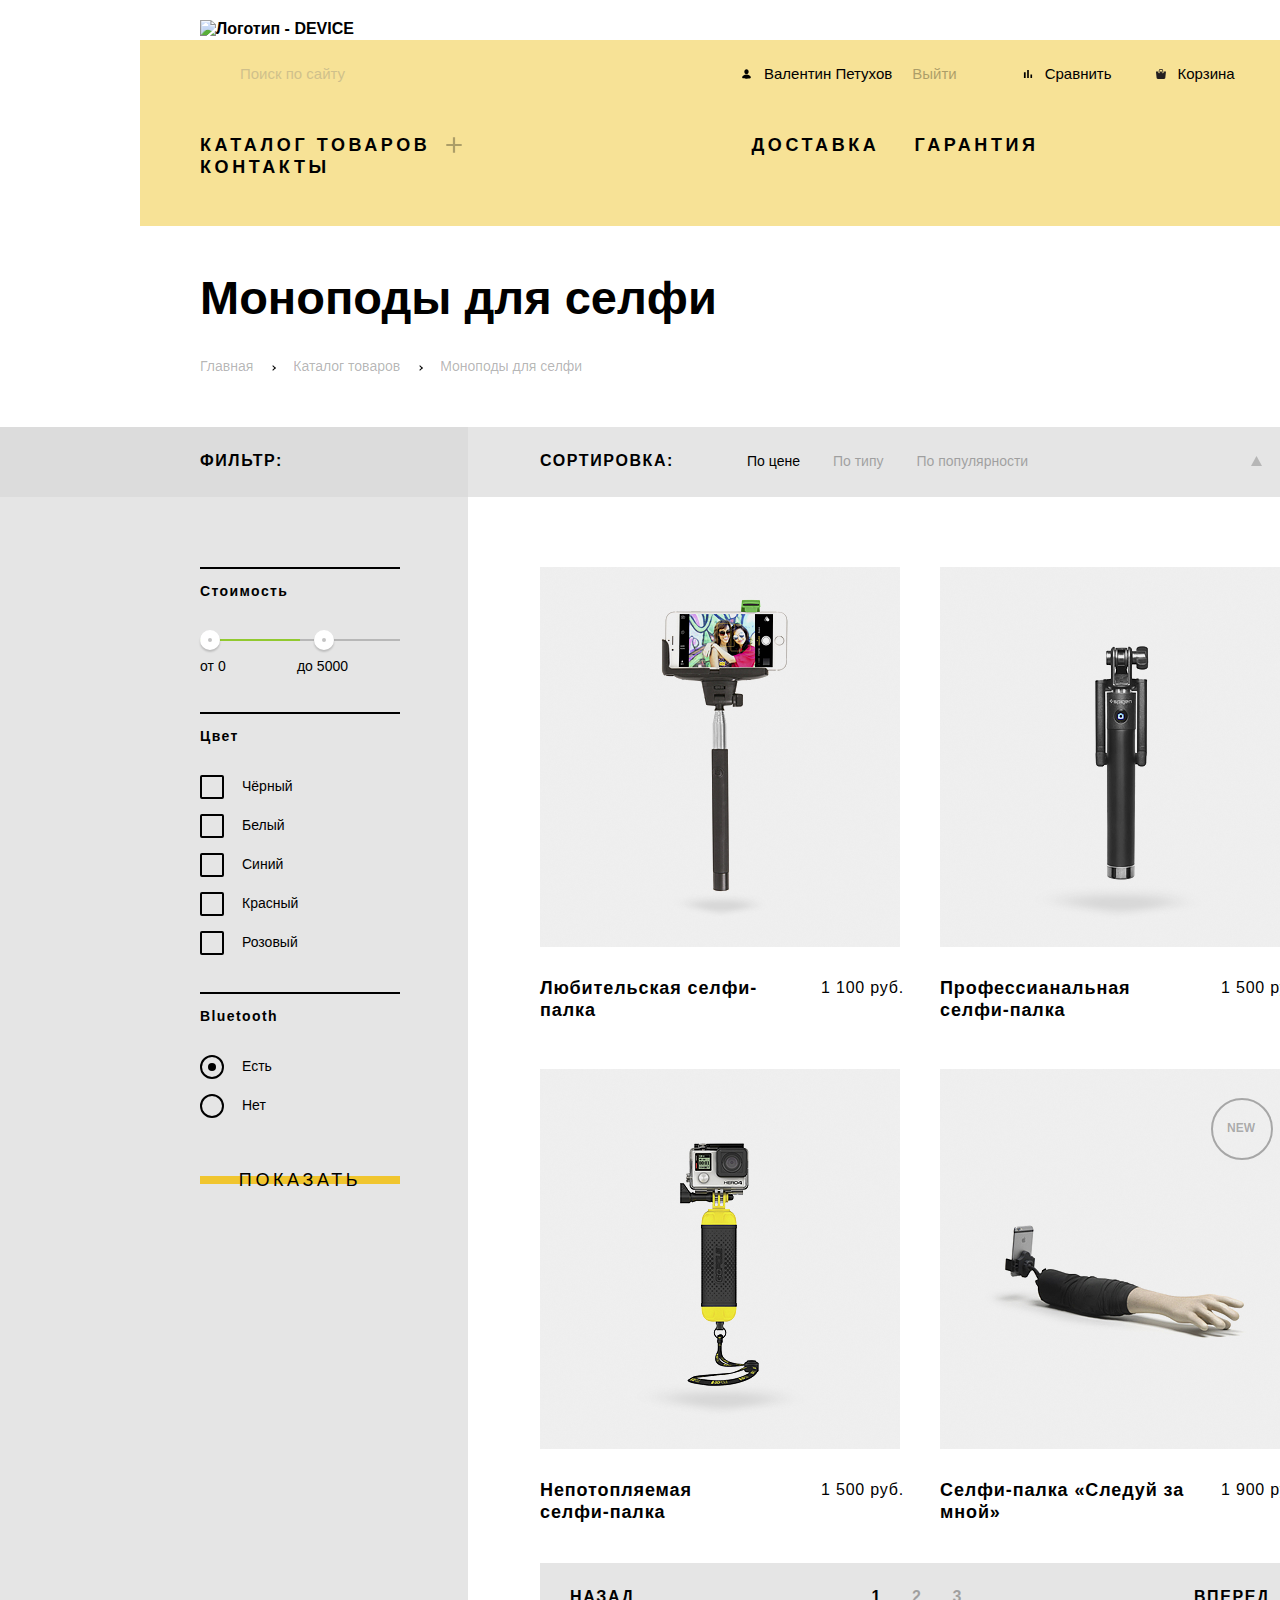
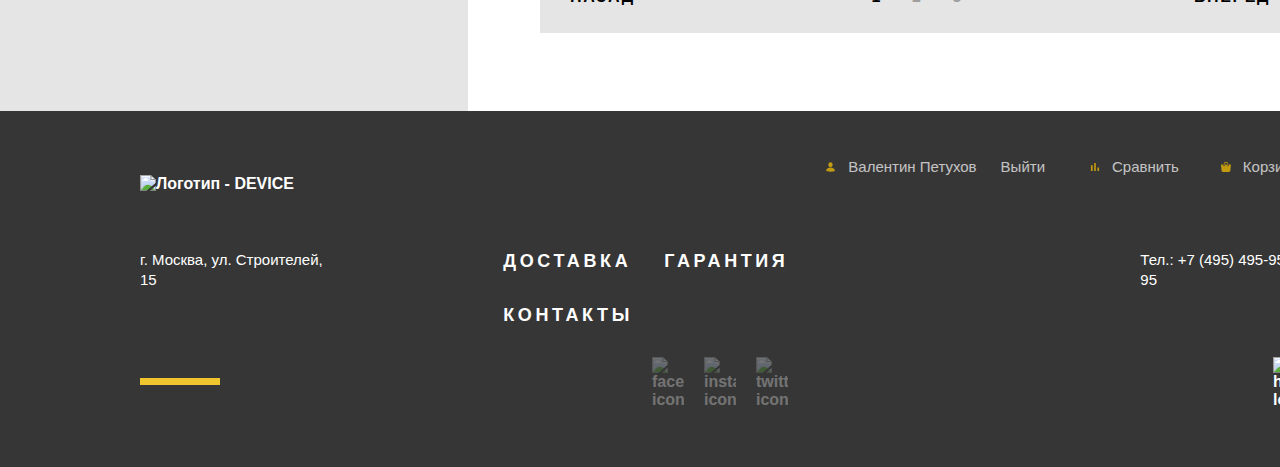
==== commit 69f143ff: "доступность для главной страницы" ====
--- a/catalog.html
+++ b/catalog.html
@@ -12,11 +12,11 @@
   <header class="header">
     <div class="container">
       <a class="main-logo" href="index.html">
-        <img src="img/logo-header.svg" width="163" height="35" alt="DEVICE" >
+        <img src="img/logo-header.svg" width="163" height="35" alt="Логотип - DEVICE" >
       </a>
       <div class="header-top">
-        <form class="search-form">
-          <input  type="search" class="search" placeholder="Поиск по сайту" name="search" >
+        <form class="search-form" action="https://echo.htmlacademy.ru" method="post" target="_blank">
+          <input type="search" class="search" placeholder="Поиск по сайту" name="search" aria-label="Поиск по сайту">
           <button type="submit" class="search-button">Найти</button>
         </form>
         <ul class="user-navigation">
@@ -136,7 +136,7 @@
               <form class="filter-form" method="get" action="https://echo.htmlacademy.ru" target="_blank">
                 <fieldset >
                   <legend class="filter-title">Стоимость</legend>
-                  <div class="range-filter">
+                  <div class="range-filter" aria-label="Фильтр с диапазоном">
                     <div class="range-controls">
                       <div class="scale">
                         <div class="bar" ></div>
@@ -197,7 +197,7 @@
             <section class="products">
               <div class="products-wrapper">
                 <h2 class="visually-hidden">Список моноподов для селфи</h2>
-                <article class="product-item" >
+                <article class="product-item">
                   <div class="product-item-content" tabindex="0">
                     <img src="img/item-1-1.jpg" width="360" height="380" alt="Любительская селфи-палка" >
                     <div class="product-item-buttons">
@@ -211,7 +211,7 @@
                   </div>
                 </article>
                 <article class="product-item">
-                  <div  class="product-item-content" tabindex="0">
+                  <div class="product-item-content" tabindex="0">
                     <img src="img/item-2-1.jpg" width="360" height="380" alt="Профессианальная селфи-палка" >
                     <div class="product-item-buttons">
                       <a href="#" class="button">В корзину</a>
@@ -283,7 +283,7 @@
     <div class="container">
       <div class="footer-wrap-top">
         <a class="main-logo-footer" href="index.html">
-          <img src="img/logo-footer.svg" width="163" height="35" alt="DEVICE" >
+          <img src="img/logo-footer.svg" width="163" height="35" alt="Логотип - DEVICE" >
         </a>
           <ul class="footer-user-nav">
             <li class="footer-user-nav-item">
--- a/css/style.css
+++ b/css/style.css
@@ -183,6 +183,14 @@
   width: 137px;
 }
 
+.slider-item:nth-child(2) .table-header-item:first-child {
+  width: 190px;
+}
+
+.slider-item:nth-child(2) .table-cell-item:first-child {
+  width: 190px;
+}
+
 .slider-item:nth-child(3) .table-cell-item:first-child {
   width: 196px;
 }
@@ -373,11 +381,24 @@
   font-style: normal;
 }
 
+.product-item {
+  width: 360px;
+  position: relative;
+  font-size: 18px;
+  line-height: 22px;
+}
+
+.product-item-content {
+  line-height: 0;
+}
+
 .product-item-info {
   display: flex;
-  margin-top: 30px;
+  padding-top: 30px;
   align-items: flex-start;
-  width: 362px;
+  width: 400px;
+  position: relative;
+  z-index: 2;
 }
 
 .product-item-price {
@@ -397,11 +418,6 @@
   letter-spacing: 0.05em;
   margin: 0;
   margin-right: 11px;
-}
-
-.product-item {
-  font-size: 18px;
-  line-height: 22px;
 }
 
 .compare-button {
@@ -412,11 +428,6 @@
   letter-spacing: 0.1em;
   font-style: normal;
   font-weight: 300;
-}
-
-.product-item {
-  width: 360px;
-  position: relative;
 }
 
 .product-link {
@@ -783,7 +794,7 @@
   background-position: 0 50%;
 }
 
-.search:focus+.search-button {
+.search-form:focus-within .search-button {
   visibility: visible;
 }
 
@@ -806,7 +817,7 @@
   width: 1040px;
   position: relative;
   justify-content: space-between;
-  padding-top: 30px;
+  padding-top: 12px;
   margin-bottom: 34px;
 }
 
@@ -935,7 +946,6 @@
 }
 
 .popular-products {
-  background-color: white;
   margin: 0 auto;
   margin-top: -129px;
   margin-bottom: 93px;
@@ -992,9 +1002,10 @@
 }
 
 .main-logo {
-  position: absolute;
-  top: -20px;
-  left: 60px;
+  display: block;
+  margin-top: -20px;
+  margin-left: 60px;
+  width: 170px;
 }
 
 .product-title {
@@ -1227,6 +1238,10 @@
   height: 221px;
 }
 
+.map:hover {
+  cursor: pointer;
+}
+
 .about-us,
 .contacts {
   position: relative;
@@ -1334,6 +1349,12 @@
   cursor: pointer;
 }
 
+.slider-controls .button:focus {
+  outline: none;
+  border: 1px var(--special-yellow-dark) solid;
+  border-radius: 50%;
+}
+
 .slider-controls .current-button::before {
   position: absolute;
   content: "";
@@ -1436,6 +1457,17 @@
   text-align: center;
 }
 
+.features-item .button {
+  border: none;
+  background-color: transparent;
+  outline: none;
+}
+
+.features-item .button:hover,
+.features-item .button:active {
+  cursor: pointer;
+}
+
 .features-item .button:active,
 .features-item.current .button,
 .features-item.current,
@@ -1472,6 +1504,7 @@
 }
 
 .features-item:not(.current) .button:not(:active):hover::after,
+.features-item:not(.current) .button:not(:active):focus::after,
 .features-item:not(.current):not(:active) .button:not(:active):hover::after {
   content: "";
   position: absolute;
@@ -1516,12 +1549,9 @@
   position: relative;
 }
 
-
-
 .range-filter {
   width: 200px;
-  position: absolute;
-  top: 56px;
+  margin-top: 9px;
 }
 
 .range-controls {
@@ -1615,7 +1645,7 @@
 }
 
 .filter fieldset:first-child {
-  margin-bottom: 98px;
+  margin-bottom: 45px;
   margin-top: 15px;
 }
 
@@ -1754,13 +1784,6 @@
   z-index: 1;
 }
 
-.product-item-content {
-  background-color: var(--basic-grey-light);
-  width: 360px;
-  position: relative;
-  line-height: 0;
-}
-
 .product-item-buttons {
   display: flex;
   flex-direction: column;
@@ -1768,18 +1791,13 @@
   align-items: center;
   justify-content: center;
   visibility: hidden;
-  top: 50%;
-  left: 50%;
-  transform: translate(-50%, -50%);
-  padding-top: 31px;
+  top: 0;
+  height: 100%;
+  width: 100%;
   padding-right: 6px;
-}
-
-.product-item-content:focus-within .product-item-buttons,
-.product-item-content:hover .product-item-buttons {
-  visibility: visible;
-}
-
+  padding-bottom: 43px;
+  box-sizing: border-box;
+}
 
 .product-item-buttons .button {
   margin-bottom: 13px;
@@ -1811,7 +1829,12 @@
   z-index: 2;
 }
 
-.product-item-content:hover img {
+.product-item-content:focus-within .product-item-buttons,
+.product-item-content:hover .product-item-buttons {
+  visibility: visible;
+}
+
+.product-item:hover img {
   opacity: 70%;
 }
 
@@ -1919,6 +1942,47 @@
 
 
 /* MODALS */
+
+@keyframes bounce {
+  0% {
+    transform: translateY(-2000px);
+  }
+
+  70% {
+    transform: translateY(30px);
+  }
+
+  90% {
+    transform: translateY(-10px);
+  }
+
+  100% {
+    transform: translateY(0);
+  }
+}
+
+@keyframes shake {
+
+  0%,
+  100% {
+    transform: translateX(0);
+  }
+
+  10%,
+  30%,
+  50%,
+  70%,
+  90% {
+    transform: translateX(-10px);
+  }
+
+  20%,
+  40%,
+  60%,
+  80% {
+    transform: translateX(10px);
+  }
+}
 
 .modal {
   position: fixed;
@@ -1937,14 +2001,22 @@
   flex-wrap: wrap;
   box-shadow: 0px 10px 16px rgba(0, 0, 0, 0.15);
   background-color: var(--basic-white);
-  /* display: flex; */
 }
 
 .modal-map {
   width: 962px;
   height: 559px;
-  z-index: 2;
-  /* display: none; */
+}
+
+.modal-map iframe {
+  border: none;
+  outline: none;
+}
+
+.modal-show {
+  display: flex;
+  animation-name: bounce;
+  animation-duration: 0.6s;
 }
 
 .write-us-form {
@@ -2013,6 +2085,8 @@
 
 .write-us-input-invalid {
   background-color: var(--status-pink);
+  animation-name: shake;
+  animation-duration: 0.6s;
 }
 
 .write-us-textarea:focus,
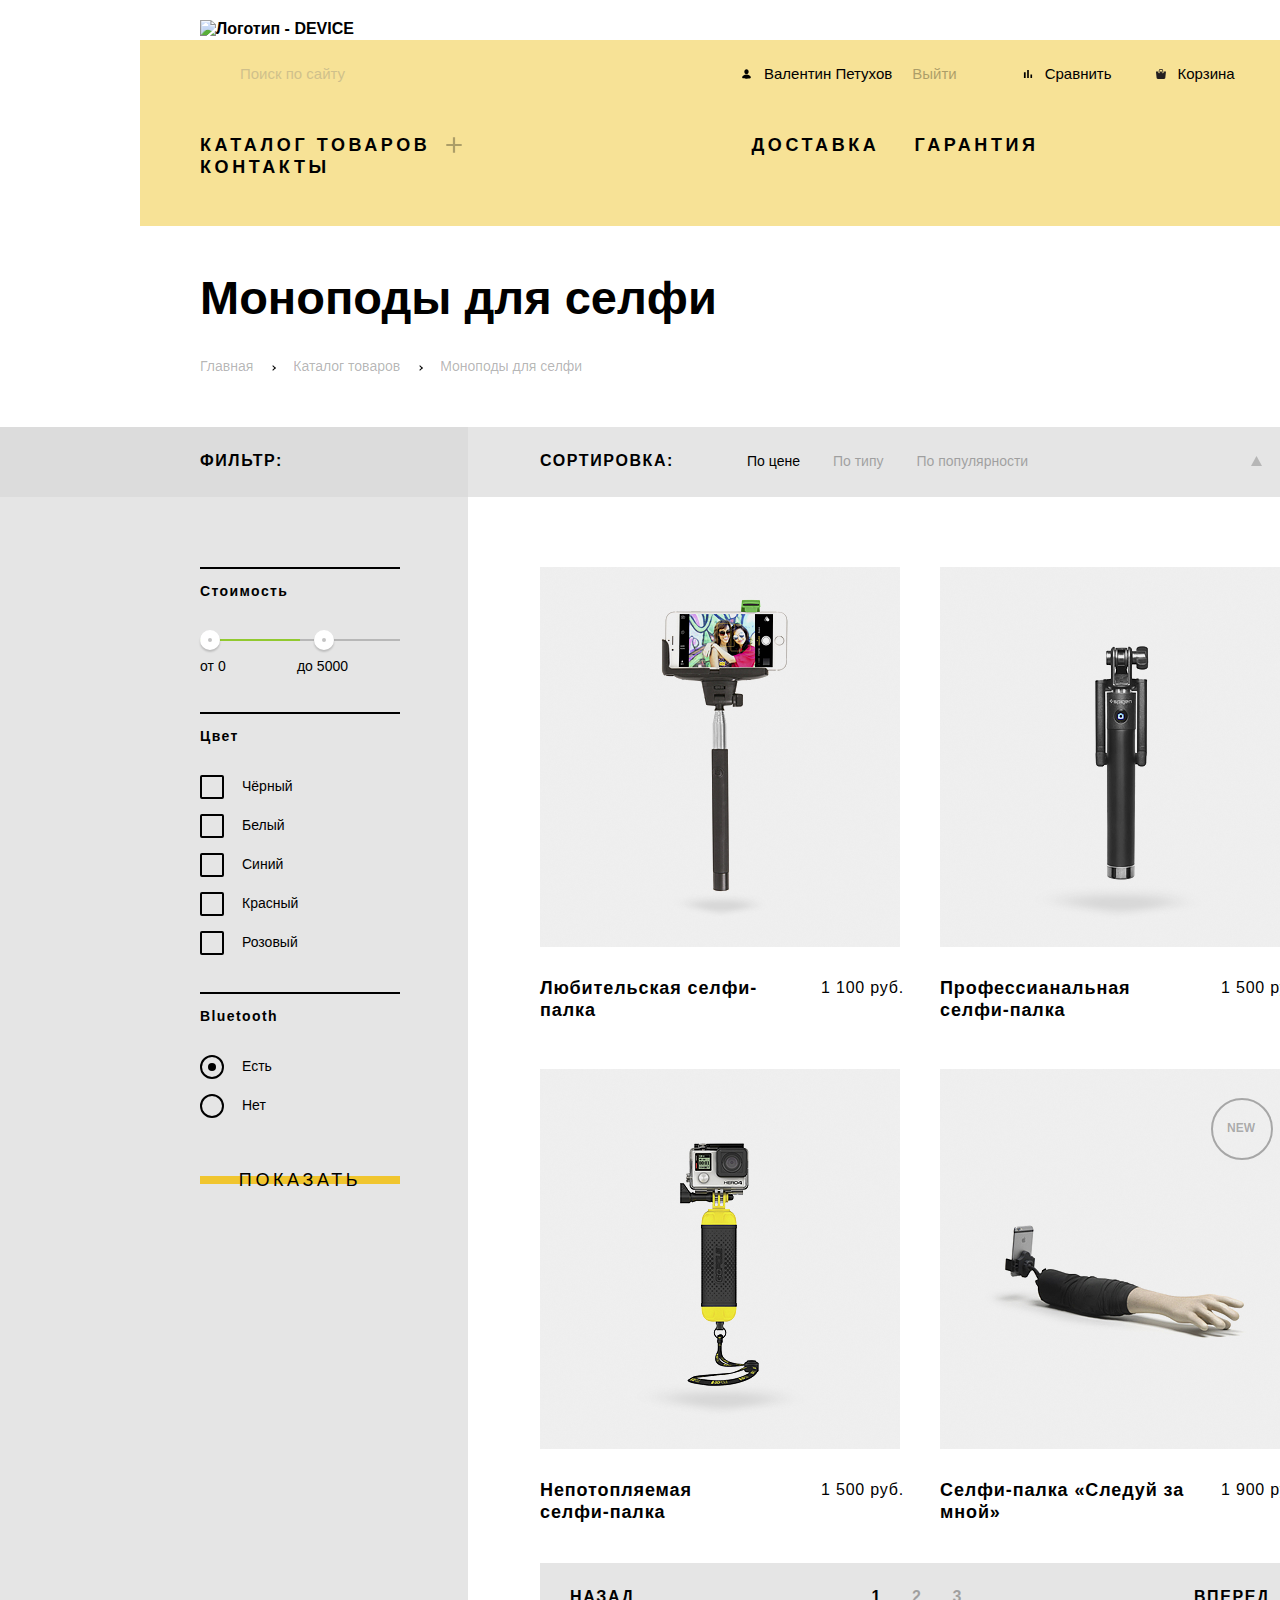
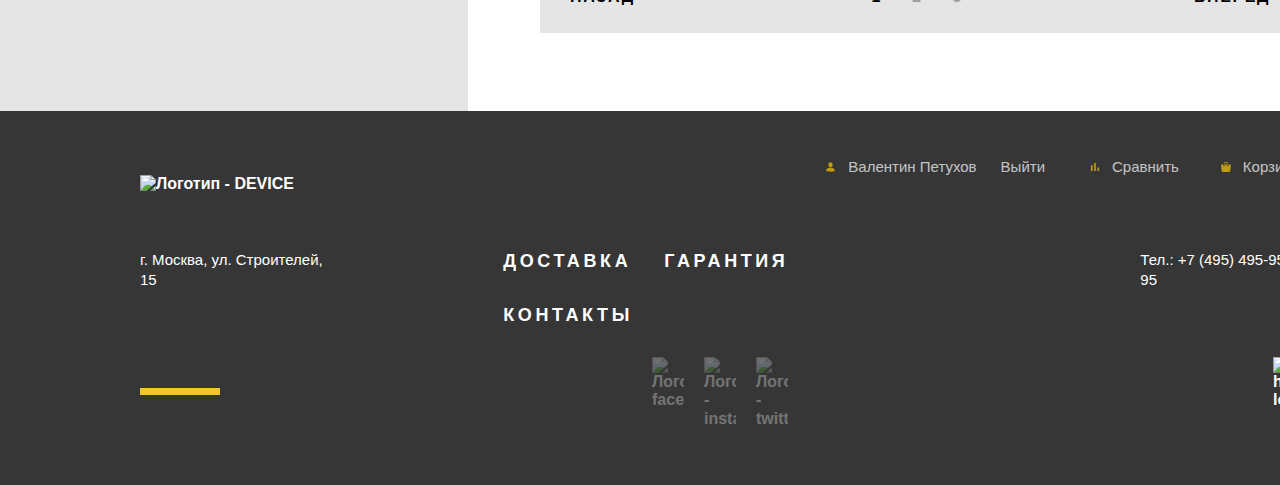
==== commit 38d0a1cc: "Добавил js" ====
--- a/catalog.html
+++ b/catalog.html
@@ -15,7 +15,7 @@
         <img src="img/logo-header.svg" width="163" height="35" alt="Логотип - DEVICE" >
       </a>
       <div class="header-top">
-        <form class="search-form" action="https://echo.htmlacademy.ru" method="post" target="_blank">
+        <form class="search-form" action="https://echo.htmlacademy.ru" method="GET" target="_blank">
           <input type="search" class="search" placeholder="Поиск по сайту" name="search" aria-label="Поиск по сайту">
           <button type="submit" class="search-button">Найти</button>
         </form>
@@ -114,12 +114,12 @@
               </li>
             </ul>
             <div class="sort-buttons">
-              <button class="button-up">
+              <button class="button-up" aria-label="Кнопка сортировки от большего к меньшему">
                 <svg width="11" height="10" viewBox="0 0 11 10" fill="none" xmlns="http://www.w3.org/2000/svg">
                   <path d="M0 10H11L5.5 0L0 10Z" fill="black"/>
                   </svg>                  
               </button>
-              <button class="button-down">
+              <button class="button-down" aria-label="Кнопка сортировки от меньшего к большему">
                 <svg width="11" height="10" viewBox="0 0 11 10" fill="none" xmlns="http://www.w3.org/2000/svg">
                   <path d="M11 0L0 0L5.5 10L11 0Z" fill="black"/>
                   </svg>                  
@@ -134,7 +134,7 @@
             <section class="filter">
               <h2 class="visually-hidden">Фильтры</h2>
               <form class="filter-form" method="get" action="https://echo.htmlacademy.ru" target="_blank">
-                <fieldset >
+                <fieldset class="filter-price">
                   <legend class="filter-title">Стоимость</legend>
                   <div class="range-filter" aria-label="Фильтр с диапазоном">
                     <div class="range-controls">
@@ -152,7 +152,7 @@
                       </div>
                   </div>
               </fieldset>
-              <fieldset>
+              <fieldset class="filter-color">
                 <legend class="filter-title">Цвет</legend>
                 <ul>
                   <li class="filter-option ">
@@ -177,7 +177,7 @@
                   </li>
                 </ul> 
               </fieldset>
-              <fieldset class="filter-item">
+              <fieldset class="filter-bluetooth">
                 <legend class="filter-title">Bluetooth</legend>
                 <ul>
                   <li class="filter-option filter-radio">
@@ -190,7 +190,7 @@
                   </li>
                 </ul>
               </fieldset>
-              <button type="submit" class="filter-button button">Показать</button>
+              <button type="submit" class="filter-button button" aria-label="Кнопка применения фильтров">Показать</button>
               </form>
             </section>
           </div>
@@ -319,15 +319,15 @@
       <ul class="social-icons-list">
         <li class="social-icons-item">
           <a href="#">
-            <img src="img/icon-facebook.svg" width="32" height="32" alt="facebook icon" >
+            <img src="img/icon-facebook.svg" width="32" height="32" alt="Логотип facebook">
           </a>
         </li>
         <li class="social-icons-item">
-          <a href="#"><img src="img/icon-instagram.svg" width="32" height="32" alt="instagram icon" ></a>
+          <a href="#"><img src="img/icon-instagram.svg" width="32" height="32" alt="Логотопи - instagram"></a>
         </li>
         <li class="social-icons-item">
           <a href="#">
-            <img src="img/icon-twitter.svg" width="32" height="32" alt="twitter icon" ></a>
+            <img src="img/icon-twitter.svg" width="32" height="32" alt="Логотип - twitter"></a>
         </li>
       </ul>
       <a class="htmlacademy-logo" href="https://htmlacademy.ru/intensive/htmlcss">
--- a/css/style.css
+++ b/css/style.css
@@ -1630,23 +1630,25 @@
   width: 180px;
 }
 
-.filter fieldset:not(.filter-item) {
+.filter-price,
+.filter-color,
+.filter-bluetooth {
   padding: 0;
   margin: 0;
   border: none;
-  margin-bottom: 38px;
-}
-
-.filter-item {
-  padding: 0;
-  margin: 0;
-  border: none;
-  margin-bottom: 27px;
-}
-
-.filter fieldset:first-child {
+}
+
+.filter-price {
   margin-bottom: 45px;
   margin-top: 15px;
+}
+
+.filter-color {
+  margin-bottom: 38px;
+}
+
+.filter-bluetooth {
+  margin-bottom: 27px;
 }
 
 .filter legend {
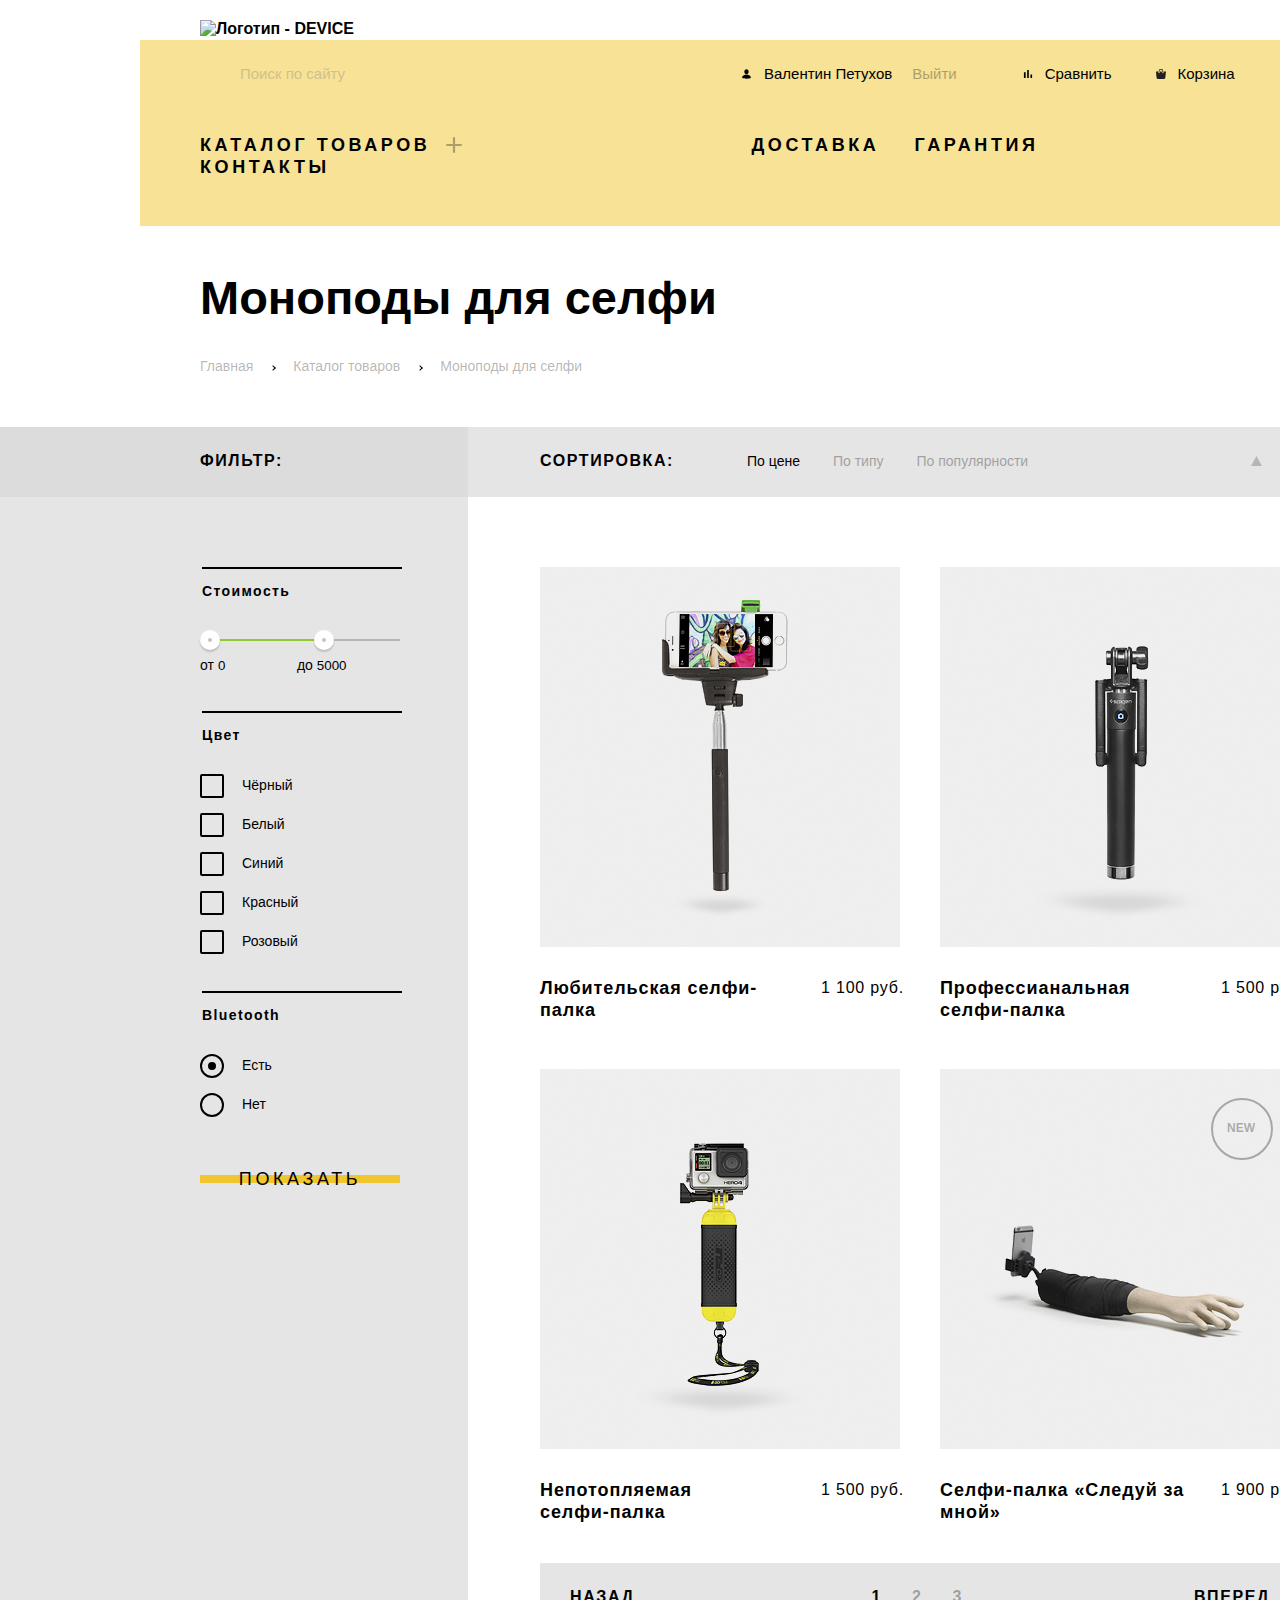
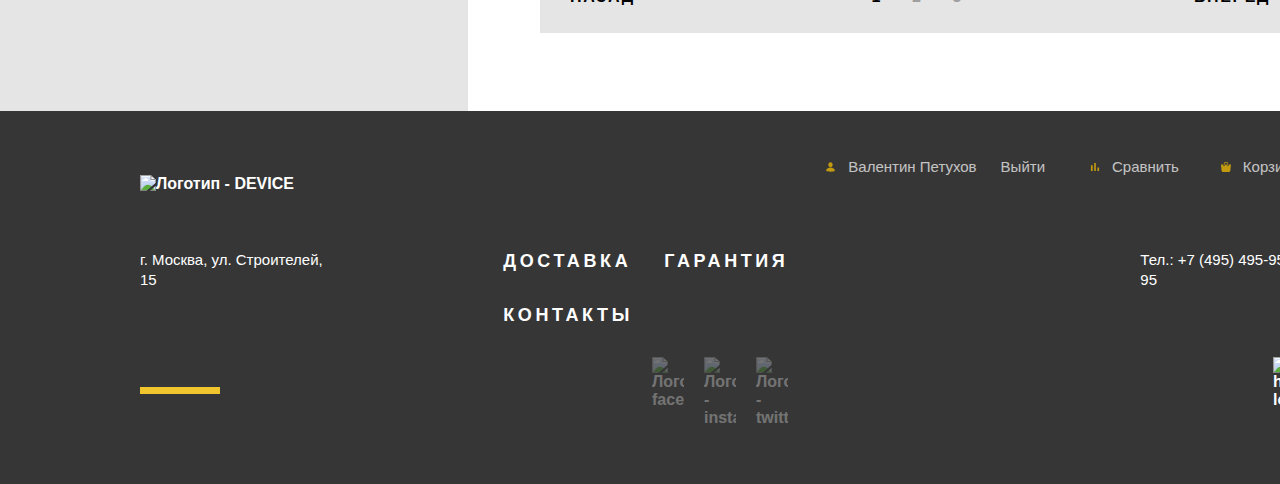
==== commit e50900b5: "Добавляет readmemd" ====
--- a/catalog.html
+++ b/catalog.html
@@ -4,8 +4,8 @@
 <head>
   <meta charset="utf-8" >
   <title>HTML Academy: Девайс - Каталог товаров</title>
-  <link href="css/normilize.css" rel="stylesheet" >
-  <link href="css/style.css" rel="stylesheet" >
+  <link href="css/normalize.min.css" rel="stylesheet" >
+  <link href="css/style.min.css" rel="stylesheet" >
 </head>
 
 <body class="page-body">
@@ -141,15 +141,15 @@
                       <div class="scale">
                         <div class="bar" ></div>
                       </div>
-                      <div class="toggle toggle-min"></div>
-                      <div class="toggle toggle-max" ></div>
+                      <div class="toggle toggle-min" aria-label="Ползунок - минимальная цена"></div>
+                      <div class="toggle toggle-max" aria-label="Ползунок - максимальная цена"></div>
                     </div>
                       <div class="price-controls">
                         <label class="min-price">от<input type="text" name="min-price" value="0">
                         </label>
                         <label class="max-price">до<input type="text" name="max-price" value="5000">
                         </label>
-                      </div>
+                      </div> 
                   </div>
               </fieldset>
               <fieldset class="filter-color">
--- a/css/style.min.css
+++ b/css/style.min.css
@@ -0,0 +1 @@
+@-webkit-keyframes bounce{0%{transform:translateY(-2000px)}70%{transform:translateY(30px)}90%{transform:translateY(-10px)}to{transform:translateY(0)}}@keyframes bounce{0%{transform:translateY(-2000px)}70%{transform:translateY(30px)}90%{transform:translateY(-10px)}to{transform:translateY(0)}}@-webkit-keyframes shake{0%,to{transform:translateX(0)}10%,30%,50%,70%,90%{transform:translateX(-10px)}20%,40%,60%,80%{transform:translateX(10px)}}@keyframes shake{0%,to{transform:translateX(0)}10%,30%,50%,70%,90%{transform:translateX(-10px)}20%,40%,60%,80%{transform:translateX(10px)}}@font-face{font-style:normal;font-weight:300;font-family:"Open Sans";src:url(../fonts/openSans.woff2);src:local("Open Sans Light"),local("OpenSans-Light"),url(../fonts/openSans.woff2) format("woff2"),url(../fonts/openSans.woff) format("woff")}@font-face{font-style:normal;font-weight:800;font-family:"Gilroy Bold";src:url(../fonts/gilroyExtrabold.woff2);src:local("gilroy extrabold"),local("gilroy-extrabold"),url(../fonts/gilroyExtrabold.woff2) format("woff2"),url(../fonts/gilroyExtrabold.woff) format("woff")}@font-face{font-style:normal;font-weight:300;font-family:"Gilroy";src:("../fonts/gilroyLight.woff2");src:local("Gilroy Light"),local("Gilroy-Light"),url(../fonts/gilroyLight.woff2) format("woff2"),url(../fonts/gilroyLight.woff) format("woff")}:root{--basic-black: #000000;--basic-dark: #363636;--basic-grey: #464646;--basic-grey-light: #e5e5e5;--basic-half-grey: #7e7e7e;--basic-white: #ffffff;--special-dark: #d9d9d9;--special-green: #91c92f;--special-grey: #eaeaea;--special-grey-light: #dcdcdc;--special-half-grey: #c4c4c4;--special-white: #f2f2f2;--special-yellow: #f7e296;--special-yellow-dark: #f0c52e;--status-pink: #f6dada}.page a,body{color:var(--basic-black)}body{box-sizing:border-box;min-width:1440px;font-style:normal;font-weight:800;font-family:"Gilroy Bold",Arial,sans-serif}.page-body .container{position:relative}.page a{text-decoration:none}.main ul,body{margin:0;padding:0}.header ul,.main ul,.page-footer ul{list-style:none}.page-footer a{color:var(--basic-white)}img{max-width:100%;height:auto}.category-menu-item{font-style:normal;font-weight:300;font-size:15px;line-height:16px;font-family:"Open Sans",Arial,sans-serif;text-transform:none}.category-menu-item:not(:last-child){margin-bottom:20px}.visually-hidden:not(:focus):not(:active),input[type=checkbox].visually-hidden,input[type=radio].visually-hidden{position:absolute;width:1px;height:1px;margin:-1px;padding:0;overflow:hidden;white-space:nowrap;border:0;clip:rect(0 0 0 0);-webkit-clip-path:inset(100%);clip-path:inset(100%)}.product-description{margin-top:0;margin-bottom:51px;font-style:normal;font-weight:300;font-size:15px;line-height:20px;font-family:"Open Sans",Arial,sans-serif}.button{font-size:18px;line-height:22px;text-transform:uppercase;letter-spacing:.2em}.table-parameters{display:flex;border-spacing:0}.table{display:flex;flex-direction:column-reverse;font-family:"Gilroy",Arial,sans-serif}.table-cell{display:flex;font-weight:300;font-size:36px;line-height:42px}.table-header{display:flex;letter-spacing:.1em}.table-cell-item,.table-header-item{display:flex;width:160px;padding:0 0 19px;letter-spacing:.1em}.table-header-item{padding:0;font-style:normal;font-weight:300;font-size:13px;line-height:8px}.slider-item:nth-child(1) .table-cell-item:nth-child(2){width:137px;border-spacing:0}.slider-item:nth-child(1) .table-header-item:nth-child(2){width:137px}.slider-item:nth-child(2) .table-cell-item:first-child,.slider-item:nth-child(2) .table-header-item:first-child{width:190px}.slider-item:nth-child(3) .table-cell-item:first-child,.slider-item:nth-child(3) .table-header-item:first-child{width:196px}.categories-item{font-size:18px;line-height:22px}.features{margin:0 auto;padding:0 10px;background-color:var(--basic-grey-light)}.feature-description{position:relative;margin:0;padding:0;font-style:normal;font-weight:300;font-size:15px;line-height:30px;font-family:"Open Sans",Arial,sans-serif;letter-spacing:.1em}.about-us-description{margin:0}.about-us-description,.contacts-description{font-style:normal;font-weight:300;font-size:15px;line-height:28px;font-family:"Open Sans",Arial,sans-serif}.page-footer{background-color:var(--basic-dark)}.footer-features-list{font-size:18px;line-height:22px;text-transform:uppercase;letter-spacing:.2em}.footer-link{color:var(--basic-white)}.footer-user-nav-item{font-style:normal;font-weight:300;font-size:15px;line-height:20px;font-family:"Open Sans",Arial,sans-serif}.category-menu-item:hover,.footer-features-item:hover,.htmlacademy-logo:hover,.nav-link:hover,.user-link:hover{opacity:60%}.categories-item-link:active h3,.categories-list .button:active,.category-menu-link:active,.htmlacademy-logo img:active,.nav-link:active,.user-link:active{opacity:30%}.category{position:relative;width:160px;min-height:160px;margin-bottom:38px;background-color:var(--special-yellow)}.category:active,.category:hover{background-color:var(--special-yellow-dark)}.address,.breadcrumbs-item,.number{font-style:normal;font-weight:300;font-family:"Open Sans",Arial,sans-serif}.address,.number{font-size:15px;line-height:20px;color:var(--basic-white)}.breadcrumbs-link:hover{color:rgba(0,0,0,.6)}.breadcrumbs-link:active{color:rgba(0,0,0,.1)}.breadcrumbs-item{position:relative;margin-right:40px;font-size:14px;line-height:19px}.breadcrumbs-item a{color:rgba(0,0,0,.3)}.breadcrumbs-item:not(:last-child)::after{content:"";position:absolute;top:9px;right:-22px;z-index:1;width:3px;height:3px;border-right:1px solid var(--basic-black);border-bottom:1px solid var(--basic-black);transform:rotate(-45deg)}.filter-header,.sorting{font-size:16px;line-height:20px;text-transform:uppercase;letter-spacing:.1em}.filter-title{font-size:14px;line-height:17px;letter-spacing:.1em}.sorting-item{margin:auto 0;font-style:normal;font-weight:300;font-size:14px;line-height:19px;font-family:"Open Sans",Arial,sans-serif;opacity:30%}.sorting-item:not(:last-child){margin-right:33px}.sorting-list .current{opacity:100%}.toddler{font-style:normal;font-weight:300;font-size:14px;line-height:16px;font-family:"Gilroy",Arial,sans-serif}.product-item{position:relative;width:360px;font-size:18px;line-height:22px}.product-item-content{line-height:0}.product-item-info{position:relative;z-index:2;display:flex;align-items:flex-start;width:400px;padding-top:30px}.product-item-price{margin:0;font-style:normal;font-weight:300;font-size:16px;line-height:22px;font-family:"Gilroy",Arial,sans-serif;letter-spacing:.05em}.product-item-title{width:270px;margin:0 11px 0 0;font-size:18px;line-height:22px;letter-spacing:.05em}.compare-button{font-style:normal;font-weight:300;font-size:13px;line-height:18px;font-family:"Open Sans",Arial,sans-serif;letter-spacing:.1em;opacity:50%}.product-link{display:block;width:360px;height:380px;background-color:var(--basic-grey-light)}.pages-list{display:flex;min-width:81px}.page-number:not(:last-child){margin-right:30px}.pagination-item{font-size:16px;line-height:20px;padding:24px 30px 26px;text-transform:uppercase;letter-spacing:.1em}.pagination-item:nth-child(2){padding-left:36px}.pagination-item:nth-child(1):hover,.pagination-item:nth-child(3):hover{background-color:var(--special-dark)}.pagination-item:nth-child(1):active,.pagination-item:nth-child(3):active{opacity:30%}.sorting-item:hover{opacity:60%}.compare-button:hover,.sorting-item:active{opacity:100%}.compare-button:active{opacity:20%}.pagination-link{opacity:30%}.pagination-link:hover{opacity:60%}.current-link,.pagination-link:active{opacity:100%}.social-icons-item{opacity:30%}.main-logo-footer:hover,.main-logo:hover,.social-icons-item:hover{opacity:60%}.social-icons-item:active{opacity:10%}.main-logo-footer:active,.main-logo:active{opacity:30%}.title{font-size:47px;line-height:58px}.page{height:100%}.page-body{display:grid;align-content:start;min-height:100%;grid-template-rows:-webkit-min-content 1fr -webkit-min-content;grid-template-rows:min-content 1fr min-content}.header{width:1160px;min-height:186px;margin:40px auto 0;background-color:var(--special-yellow)}.main-header{min-height:300px}.categories{width:1160px;margin:0 auto 184px}.categories-list{display:grid;gap:40px;grid-template-columns:1fr 1fr 1fr 1fr 1fr 1fr}.feature-wrapper{display:flex;width:1160px;margin:0 auto;padding-bottom:102px}.popular-brands{width:1160px;margin:0 auto;padding:90px 0}.brand-list{display:grid;width:1160px;margin-bottom:90px;gap:40px;grid-template-columns:1fr 1fr 1fr 1fr}.info-wrapper{display:grid;width:1160px;margin:0 auto 77px;-moz-column-gap:40px;column-gap:40px;grid-template-columns:1fr 1fr}.wrapper{width:1160px;margin:43px auto 51px;padding-left:120px}.wrapper .title{margin:0 0 30px}.container{width:1160px;margin:0 auto}.catalog-wrap-header{background-image:linear-gradient(to right,var(--special-grey-light) 0,var(--special-grey-light) 43%,var(--basic-grey-light) 43%,var(--basic-grey-light) 100%)}.catalog-wrap-container{display:flex;width:1160px;margin:0 auto}.catalog-wrap-content{background-image:linear-gradient(to right,var(--basic-grey-light) 0,var(--basic-grey-light) 43%,var(--basic-white) 38%,var(--basic-white) 100%)}.catalog-wrap-header-sort{background-color:var(--basic-grey-light)}.filter-header{display:block;width:200px;margin:0;padding:24px 68px 26px 60px;background-color:var(--special-grey-light)}.catalog-wrap-filter{box-sizing:border-box;width:330px;padding-top:71px;padding-left:60px;background-color:var(--basic-grey-light)}.products-wrapper{position:relative;display:grid;padding-top:70px;padding-left:72px;background-color:var(--basic-white);grid-column-gap:40px;grid-row-gap:48px;grid-template-columns:360px 360px}.catalog-wrap-header-sort{display:flex;flex-wrap:wrap;width:828px;padding:24px 0 26px}.sorting{margin:auto 73px auto 72px;padding:0}.sorting-list{display:flex;flex-wrap:wrap}.sort-buttons{display:flex;margin-left:auto}.button-up{margin-right:23px;opacity:20%}.button-down,.button-up{padding:0;background-color:var(--basic-grey-light);border:0;outline:0;cursor:pointer}.button-down:focus,.button-down:hover,.button-up:focus,.button-up:hover{opacity:40%}.button-down:active,.button-up:active{opacity:100%}.filter{width:268px}.site-navigation{display:flex;flex-wrap:wrap;width:1044px;margin:0 auto 18px;padding:0;font-size:18px;line-height:22px;text-transform:uppercase;letter-spacing:.2em}.main-navigation{position:relative;width:1040px;margin:0 auto}.search-form{position:relative;display:flex;width:440px;margin-right:100px;line-height:20px}.search,.search-button{font-style:normal;font-weight:300;font-size:15px;line-height:20px;font-family:"Open Sans",Arial,sans-serif;background-color:transparent}.search{position:relative;width:357px;margin:0;padding:8px 0 8px 40px;border:0;border-bottom:2px solid transparent;opacity:30%}.search:hover{opacity:60%}.search-button{padding:13px 18px;color:var(--basic-black);text-transform:uppercase;letter-spacing:.01em;border:2px solid var(--basic-black);visibility:hidden}.search:focus{border-bottom-color:var(--basic-black);outline:0;opacity:100%}.search-form::before{content:"";position:absolute;top:0;left:0;display:block;width:50px;height:50px;background-image:url(../img/icon-search.svg);background-repeat:no-repeat;background-position:0 50%}.search-form:focus-within .search-button{visibility:visible}.search-button:focus,.search-button:hover{color:var(--basic-white);background-color:var(--basic-black);visibility:visible}.search-button:active{color:rgba(255,255,255,.3);background-color:var(--basic-black);visibility:visible}.header-top{position:relative;display:flex;justify-content:space-between;width:1040px;margin:0 auto 34px;padding-top:12px}.user-navigation{display:flex;flex-wrap:wrap;width:500px;margin:0;padding:14px 0 0;font-style:normal;font-weight:300;font-size:15px;line-height:20px;font-family:"Open Sans",Arial,sans-serif}.action-camera:active::before,.category:active>div,.exit-link,.fitness-bracelets:active::before,.monopods-for-selfie:active::before,.quadcopters:active::before,.smart-watch:active::before,.vr:active::before{opacity:30%}.pagination-list,.sort-wrapper{display:flex;background-color:var(--basic-grey-light)}.pagination-list{justify-content:space-between;align-items:center;box-sizing:border-box;width:760px}.sort-wrapper{padding:25px 0}.pagination{padding:40px 40px 78px 72px;background-color:var(--basic-white)}.breadcrumbs-list{display:flex}.site-nav-item:first-child{margin-right:289px}.category-menu-list{position:absolute;left:-60px;z-index:2;display:none;width:1100px;padding:32px 0 44px 60px;letter-spacing:0;background-color:var(--special-yellow)}.category-menu{margin:0;padding:0}.category-menu:not(:last-child){margin-right:63px}.site-nav-item:first-child:focus-within>div,.site-nav-item:first-child:hover>div{display:flex}.site-nav-item:nth-child(2){margin-right:35px}.site-nav-item:nth-child(3){margin-right:107px}.user-nav-cart{margin-left:42px}.user-nav-exit .exit-link{margin:0 64px 0 20px;padding:0}.user-nav-login{margin-right:215px}.user-link{position:relative;padding-left:24px;background-repeat:no-repeat;background-position:2px 55%}.login-link{background-image:url(../img/login.svg)}.compare-link{background-image:url(../img/compare.svg)}.basket-link{background-image:url(../img/card.svg)}.main .container,.сatalog-main{position:relative;padding:0 10px}.popular-products{margin:-129px auto 93px}.slider-item{display:none;width:1160px}.slide-item-left{width:600px}.monopode-selfie{padding-bottom:23px;padding-left:89px}.fitness-bracelet{padding-top:26px;padding-left:116px}.quadcopter{padding:82px 0 93px 30px}.slide-number-item{position:absolute;margin:0;padding:0;font-size:179px;line-height:219px;color:var(--basic-white);text-transform:uppercase}.slider-item:nth-child(3) .slide-number-item{top:-21px;right:63px}.slider-item:nth-child(2) .slide-number-item{top:-21px;right:64px}.slider-item:first-child .slide-number-item{top:-21px;right:58px}.main-logo{display:block;width:170px;margin-top:-20px;margin-left:60px}.product-title{position:relative;z-index:1;margin-top:92px 0 27px}.monopods-for-selfie::before,.vr::before{content:"";position:absolute;top:52px;right:31px;width:97px;height:55px;background-image:url(../img/vr.svg);background-repeat:no-repeat;background-position:0 0}.monopods-for-selfie::before{top:26px;right:37px;width:86px;height:117px;background-image:url(../img/monopods.svg)}.action-camera::before,.fitness-bracelets::before,.quadcopters::before,.smart-watch::before{content:"";position:absolute;top:36px;right:44px;width:71px;height:87px;background-image:url(../img/action-camera.svg);background-repeat:no-repeat;background-position:0 0}.fitness-bracelets::before,.quadcopters::before,.smart-watch::before{top:48px;right:27px;width:107px;height:65px;background-image:url(../img/fitness-bracelets.svg)}.quadcopters::before,.smart-watch::before{top:31px;right:52px;width:56px;height:98px;background-image:url(../img/smart-watch.svg)}.quadcopters::before{top:46px;right:14px;width:132px;height:69px;background-image:url(../img/quadcopters.svg)}.footer-user-link{position:relative;padding-left:24px;color:var(--basic-white);background-repeat:no-repeat;background-position:2px 60%;opacity:70%}.footer-user-link:hover{opacity:100%}.footer-login-link{background-image:url(../img/footer-login.svg)}.footer-compare-link{background-image:url(../img/footer-compare.svg)}.footer-basket-link{background-image:url(../img/footer-card.svg)}.catalog-link{position:relative;padding-right:32px;background-image:url(../img/plus.svg);background-repeat:no-repeat;background-position:100% 50%}.brand-item{opacity:20%;-webkit-filter:grayscale(100%);filter:grayscale(100%)}.brand-item:hover{opacity:100%;-webkit-filter:grayscale(0);filter:grayscale(0)}.feature-title{position:relative;top:-30px;margin:0 0 12px;letter-spacing:.2em}.info-wrapper .title{margin:53px 0 41px;letter-spacing:.2em}.about-us-description{margin-bottom:40px}.about-us .about-us-description:nth-child(3){margin-bottom:59px}.about-us-item{position:relative;padding-left:32px;font-size:16px;line-height:28px}.about-us-item:not(:last-child){margin-bottom:15px}.about-us-item::before{content:"";position:absolute;top:12px;left:0;width:4px;height:4px;border:2px solid var(--basic-grey-light);border-radius:8px}.about-us .button::before,.contacts .button::before,.filter .button::before,.product-item-content .button::before,.slide-item-right .button::before{content:"";position:absolute;top:50%;left:0;z-index:-1;width:100%;height:8px;background-color:var(--special-yellow-dark);transform:translateY(-50%);transition:height .22s;transition-delay:0s;transition-timing-function:ease;transition-duration:.22s;transition-property:height}.about-us .button:hover::before,.contacts .button:hover::before,.filter .button:hover::before,.product-item-content .button:hover::before,.slide-item-right .button:hover::before,.write-us-form .button:hover::before{height:100%;transform:translateY(-50%);transition:height .22s;transition-delay:0s;transition-timing-function:ease;transition-duration:.22s;transition-property:height}.about-us .button:active,.contacts .button:active,.filter .button:active,.product-item-content .button:active,.slide-item-right .button:active{color:rgba(0,0,0,.3);background-color:var(--special-yellow-dark);background-image:none}.contacts-description{margin:0 0 40px}.map{width:560px;height:221px}.map:hover{cursor:pointer}.about-us,.contacts{position:relative}.about-us-title::before,.contacts-title::before{content:"";position:absolute;top:-3px;width:80px;height:7px;background-color:var(--basic-black)}.slide-item-right .button{width:220px;margin:0 0 51px}.about-us .button,.contacts .button,.slide-item-right .button{position:relative;display:block;padding:9px 0;text-align:center}.about-us .button{width:260px;margin:69px 0 0}.contacts .button{width:260px;margin:77px 0 0}.slider-controls{position:absolute;top:340px;right:98px;z-index:1;display:flex;justify-content:space-between;width:72px}.slider-controls .button{position:relative;box-sizing:border-box;width:12px;height:12px;padding:0;border:1px var(--basic-black) solid;border-radius:50%;cursor:pointer}.slider-controls .button:focus{border:1px var(--special-yellow-dark) solid;border-radius:50%;outline:0}.slider-controls .current-button::before{content:"";position:absolute;top:2px;left:2px;width:4px;height:4px;border:1px var(--basic-black) solid;border-radius:50%;outline:0}.feature-slide,.feature-wrapper .features-list{display:flex;flex-direction:column;position:relative}.feature-wrapper .features-list{bottom:32px;min-width:284px;margin:0;padding:0}.feature-slide{margin-left:116px;display:none}.credit .feature-description::after,.dilevery .feature-description::after,.guarantee .feature-description::after{content:"";position:absolute;top:-98px;right:-268px;width:136px;height:164px;background-image:url(../img/delivery.svg);background-repeat:no-repeat;background-position:0 0}.credit .feature-description::after,.guarantee .feature-description::after{top:-116px;right:-206px;width:171px;height:195px;background-image:url(../img/guarantee.svg)}.credit .feature-description::after{top:-121px;right:-217px;width:156px;height:188px;background-image:url(../img/credit.svg)}.feature-wrapper .features-list::after{content:"";position:absolute;right:0;bottom:-66px;width:7px;height:320px;background-color:var(--basic-black)}.features-item .current .button,.features-item:active{width:100%;background-color:var(--basic-black)}.features-list li{width:100%;margin:11px 0;text-align:center}.features-list li:first-child{width:100%;margin:12px 0 10px;text-align:center}.features-item .button{background-color:transparent;border:0;outline:0}.features-item .button:active,.features-item .button:hover{cursor:pointer}.features-item .button:active,.features-item.current,.features-item.current .button,.features-item:active .button{position:relative;z-index:2;color:var(--special-yellow);background-color:var(--basic-black);background-image:none}.features-list .button{position:relative;z-index:1;display:block;width:160px;padding:9px 0;text-align:center;letter-spacing:.2em}.features-item:not(.current) .button:not(:active)::after,.features-item:not(.current) .button:not(:hover)::after,.features-item:not(.current):not(:active) .button:not(:active)::after{content:"";position:absolute;top:50%;left:0;z-index:-1;width:100%;height:8px;background-color:var(--special-yellow-dark);transform:translateY(-50%)}.features-item:not(.current) .button:not(:active):focus::after,.features-item:not(.current) .button:not(:active):hover::after,.features-item:not(.current):not(:active) .button:not(:active):hover::after{content:"";position:absolute;left:0;z-index:-1;width:100%;height:100%;background-color:var(--special-yellow-dark);transform:translateY(-50%);transition:height .22s;transition-delay:0s;transition-timing-function:ease;transition-duration:.22s;transition-property:height}.current-slide,.slide-current{display:flex}.slide-item-right::before{content:"";position:absolute;top:34px;width:100px;height:7px;background-color:var(--basic-white)}.category-name{margin:0;padding:0;font-size:18px;line-height:22px}.categories-item:not(:nth-child(4)) .category-name{letter-spacing:.05em}.filter{position:relative}.range-filter{width:200px;margin-top:9px}.range-controls{position:relative;padding:0 20px;border-radius:5px}.range-controls .scale{width:200px;height:2px;margin-left:-20px;background-color:rgba(0,0,0,.2)}.range-controls .bar{width:124px;height:2px;background:var(--special-green)}.range-controls .toggle{position:absolute;top:-9px;left:0;width:4px;height:4px;padding:0;background-color:var(--special-half-grey);border:8px solid var(--basic-white);border-radius:50%;box-shadow:0 2px 2px rgba(0,0,0,.18);cursor:pointer}.range-controls .toggle-min{left:0}.range-controls .toggle-max{left:114px}.price-controls{position:relative;display:flex;margin-top:16px;margin-bottom:8px}.price-controls .min-price{margin-right:27px}.filter-price-range{width:50px}.price-controls label{font-style:normal;font-weight:300;font-size:14px;line-height:16px;font-family:"Gilroy","Arial",sans-serif}.price-controls input{width:50px;padding-left:4px;background-color:var(--basic-grey-light);border:0}.filters{width:180px}.filter-bluetooth,.filter-color,.filter-price{padding:0;border:0}.filter-price{margin:15px 0 45px}.filter-color{margin:0 0 38px}.filter-bluetooth{margin:0 0 27px}.filter legend,.filter-option{font-style:normal;font-size:14px}.filter legend{position:relative;margin-bottom:30px;font-weight:800;line-height:17px;font-family:"Gilroy Bold",Arial,sans-serif;letter-spacing:.1em}.filter legend::before{content:"";position:absolute;top:-16px;width:200px;height:2px;background-color:var(--basic-black)}.filter-option{margin-bottom:20px;padding-left:45px;font-weight:300;line-height:19px;font-family:"Open Sans","Arial","sans-serif"}.filter-option label{position:relative;top:2px;left:-3px;display:block;cursor:pointer;-webkit-user-select:none;-moz-user-select:none;user-select:none}.filter-input-checkbox+label::before{content:"";position:absolute;top:-2px;left:-42px;width:20px;height:20px;border:2px solid var(--basic-black);border-radius:2px}.filter-input-checkbox:checked+label::after{content:"";position:absolute;top:5px;left:-37px;width:12px;height:12px;background-image:url(../img/checked.svg);background-repeat:no-repeat;background-position:0 0}.filter-input-radio+label::before{content:"";position:absolute;top:-2px;left:-42px;width:20px;height:20px;border:2px solid var(--basic-black);border-radius:50%}.filter-input-radio:checked+label::after{content:"";position:absolute;top:6px;left:-34px;width:8px;height:8px;background-color:var(--basic-black);border-radius:50%}.filter-input-checkbox:focus+label,.filter-input-radio:focus+label{color:var(--special-yellow-dark)}.filter-input-checkbox+label:hover::after,.filter-input-checkbox+label:hover::before,.product-item:hover img{opacity:70%}.filter-input-radio+label:focus::after,.filter-input-radio+label:focus::before,.filter-input-radio+label:hover::after,.filter-input-radio+label:hover::before{opacity:60%}.filter-input-checkbox+label:active::after,.filter-input-checkbox+label:active::before,.filter-input-radio+label:active::after,.filter-input-radio+label:active::before{opacity:100%}.filter-input:focus{outline:var(--basic-white)}.filter .button{background-color:var(--basic-grey-light)}.filter .button,.product-item-content .button{position:relative;z-index:1;width:200px;margin:0;padding:9px 0;text-align:center;border:0}.product-item-buttons{position:absolute;top:0;display:flex;flex-direction:column;justify-content:center;align-items:center;box-sizing:border-box;width:100%;height:100%;padding-right:6px;padding-bottom:43px;visibility:hidden}.product-item-buttons .button{margin-bottom:13px}.new-product::after,.new-product::before{position:absolute;z-index:2;color:rgba(0,0,0,.3);background-color:transparent}.new-product::before{content:"NEW";top:52px;right:45px;font-size:12px;line-height:15px}.new-product::after{content:"";top:29px;right:27px;width:58px;height:58px;border:2px rgba(0,0,0,.3) solid;border-radius:50%}.product-item-content:focus-within .product-item-buttons,.product-item-content:hover .product-item-buttons{visibility:visible}.main-logo-footer{display:block;margin:18px 0 37px}.footer-features-item{margin-right:33px}.footer-features-item:nth-child(3n){margin:0}.footer-user-nav{display:flex;flex-wrap:wrap;justify-content:space-between;margin:0 0 73px 36px;padding:0}.number{display:block;width:164px;margin-bottom:67px;margin-left:196px}.page-footer .container{position:relative;display:flex;flex-direction:column;padding:46px 0 57px}.footer-wrap-bot,.footer-wrap-center,.footer-wrap-top{display:flex;flex-direction:row}.footer-wrap-top{justify-content:space-between}.compare-item{margin-left:43px}.basket-item{margin-left:40px}.footer-features-list{display:flex;flex-wrap:wrap;margin:0 5px 0 125px}.footer-wrap-bot{position:relative}.footer-wrap-bot::before{content:"";position:absolute;bottom:47%;width:80px;height:7px;background-color:var(--special-yellow-dark)}.social-icons-item{width:32px;margin-right:20px}.social-icons-item:nth-child(3n){margin:0}.social-icons-list{display:flex;flex-wrap:wrap;width:136px;margin:0 485px 0 512px;padding:0}.htmlacademy-logo{display:block;width:27px}.footer-user-link:active{opacity:30%}.modal{position:fixed;top:0;right:0;bottom:0;left:0;z-index:2;display:none;margin:auto}.modal-write-us{flex-wrap:wrap;width:960px;height:550px;background-color:var(--basic-white);box-shadow:0 10px 16px rgba(0,0,0,.15)}.modal-map{width:962px;height:559px}.modal-map iframe{border:0;outline:0}.modal-show{display:flex;-webkit-animation-name:bounce;animation-name:bounce;-webkit-animation-duration:.6s;animation-duration:.6s}.write-us-form{padding:92px 98px 50px}.write-us-input,.write-us-textarea{font-style:normal;font-weight:300;font-size:14px;line-height:19px;font-family:"Open Sans",Arial,sans-serif}.write-us-label{font-size:18px;line-height:22px}.form-input-wrapper{display:flex}.wrapper-column:first-child{margin-right:40px;margin-bottom:32px}.write-us-input,.write-us-textarea{margin-top:10px;background:var(--special-white);border:2px var(--special-white) solid}.write-us-textarea{width:720px;padding:14px 19px 130px;resize:none}.write-us-input{width:340px;padding:14px 0 13px 18px}.write-us-input:focus,.write-us-textarea:focus{outline:0}.write-us-input:hover,.write-us-textarea:hover{background-color:var(--special-grey);border-color:var(--special-grey)}.write-us-input:hover::-webkit-input-placeholder,.write-us-textarea:hover::-webkit-input-placeholder{color:rgba(0,0,0,.4)}.write-us-input:hover::-moz-placeholder,.write-us-textarea:hover::-moz-placeholder{color:rgba(0,0,0,.4)}.write-us-input:hover::placeholder,.write-us-textarea:hover::placeholder{color:rgba(0,0,0,.4)}.write-us-input-invalid{background-color:var(--status-pink);-webkit-animation-name:shake;animation-name:shake;-webkit-animation-duration:.6s;animation-duration:.6s}.write-us-input:focus,.write-us-textarea:focus{background-color:var(--basic-white);border:2px solid var(--special-yellow)}.write-us-input:focus::-webkit-input-placeholder,.write-us-textarea:focus::-webkit-input-placeholder{color:var(--basic-dark)}.write-us-input:focus::-moz-placeholder,.write-us-textarea:focus::-moz-placeholder{color:var(--basic-dark)}.write-us-input:focus::placeholder,.write-us-textarea:focus::placeholder{color:var(--basic-dark)}.write-us-form .button{position:relative;z-index:1;display:block;width:200px;margin-top:32px;padding:9px 0;text-align:center;background-color:transparent;border:0}.write-us-form .button:hover{cursor:pointer}.modal-close,.write-us-form .button::before{position:absolute;background-color:var(--special-yellow)}.write-us-form .button::before{content:"";top:50%;left:0;z-index:-1;width:100%;height:8px;transform:translateY(-50%);transition:height .22s;transition-delay:0s;transition-timing-function:ease;transition-duration:.22s;transition-property:height}.write-us-form .button:active{color:rgba(0,0,0,.3);background-color:var(--special-yellow);background-image:none;cursor:pointer}.modal-close{top:20px;right:20px;width:55px;height:55px;border:0;border-radius:50%}.modal-close::after,.modal-close::before{content:"";position:absolute;top:27px;right:18px;width:20px;height:2px;background-color:var(--basic-white)}.modal-close:focus,.modal-close:hover{background-color:var(--special-yellow-dark);cursor:pointer}.modal-close:active{background-color:var(--special-yellow);cursor:pointer}.modal-close::before{transform:rotate(45deg)}.modal-close::after{transform:rotate(-45deg)}